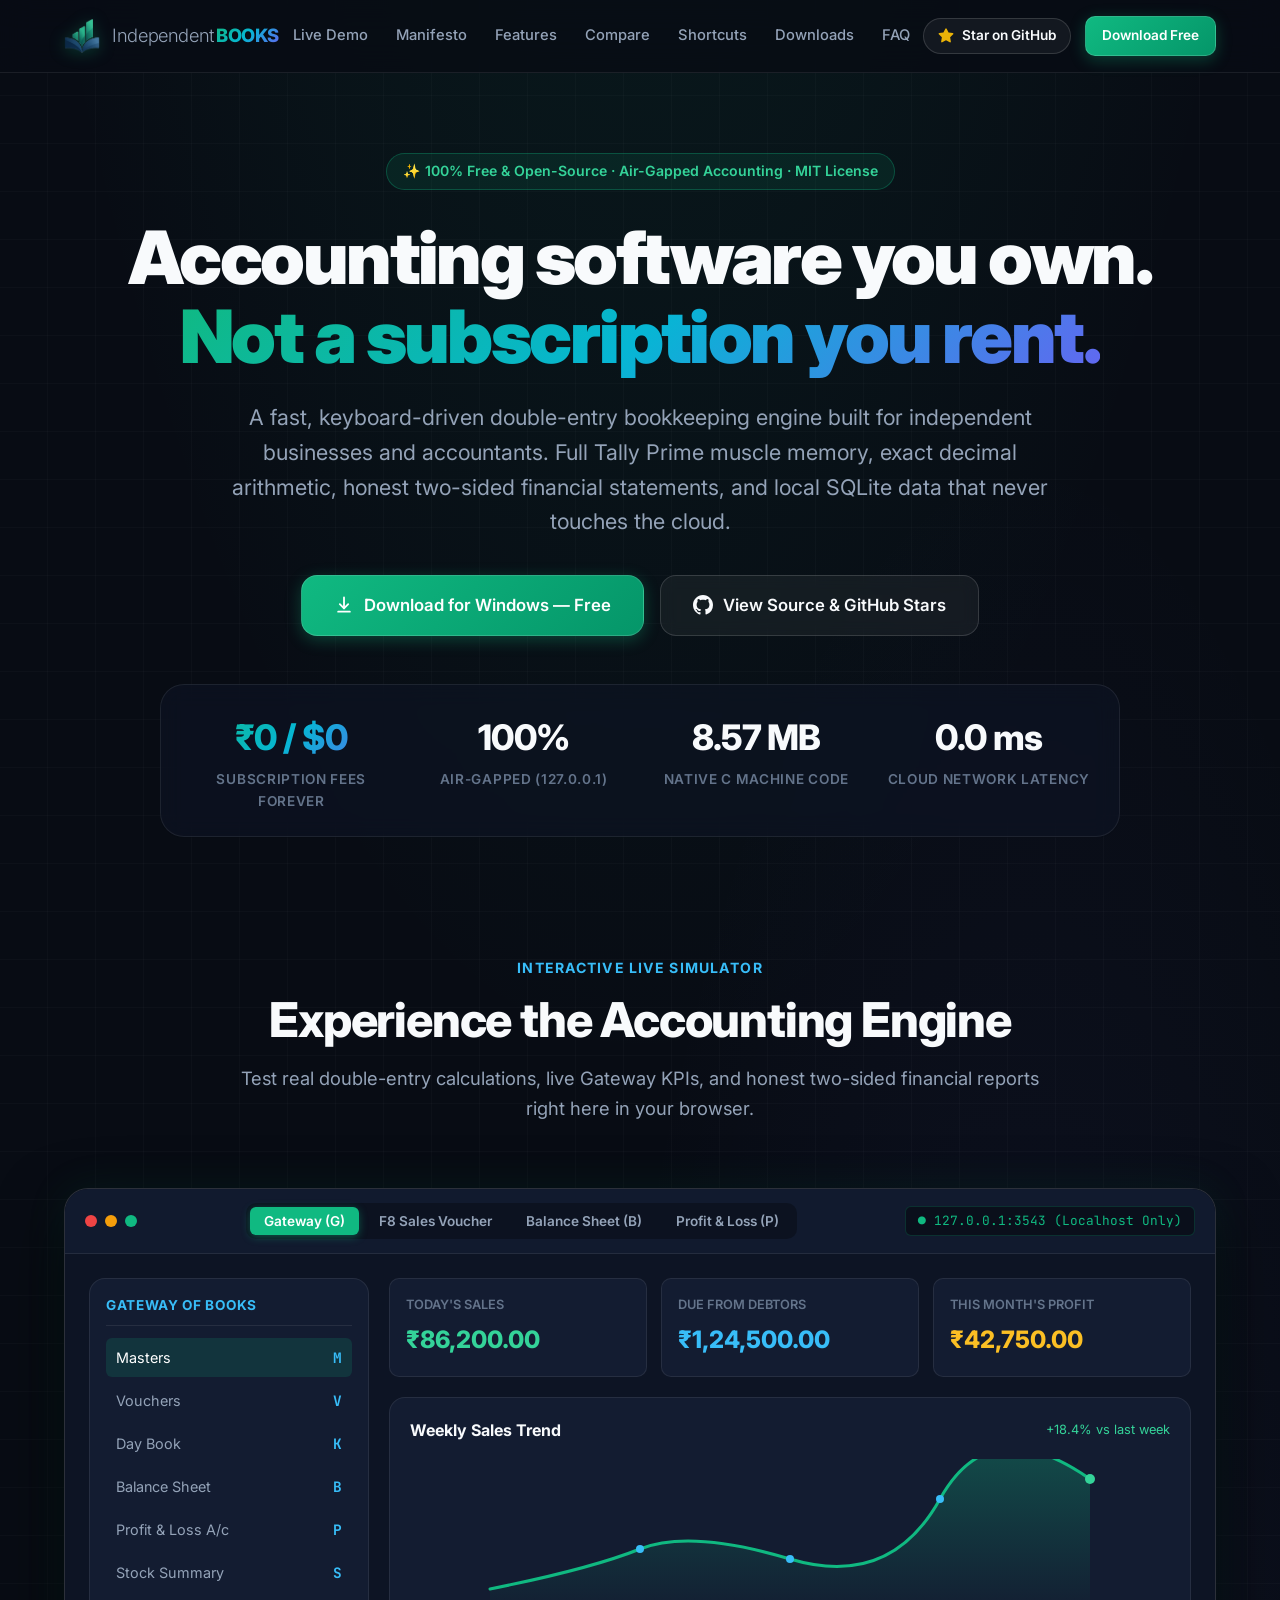
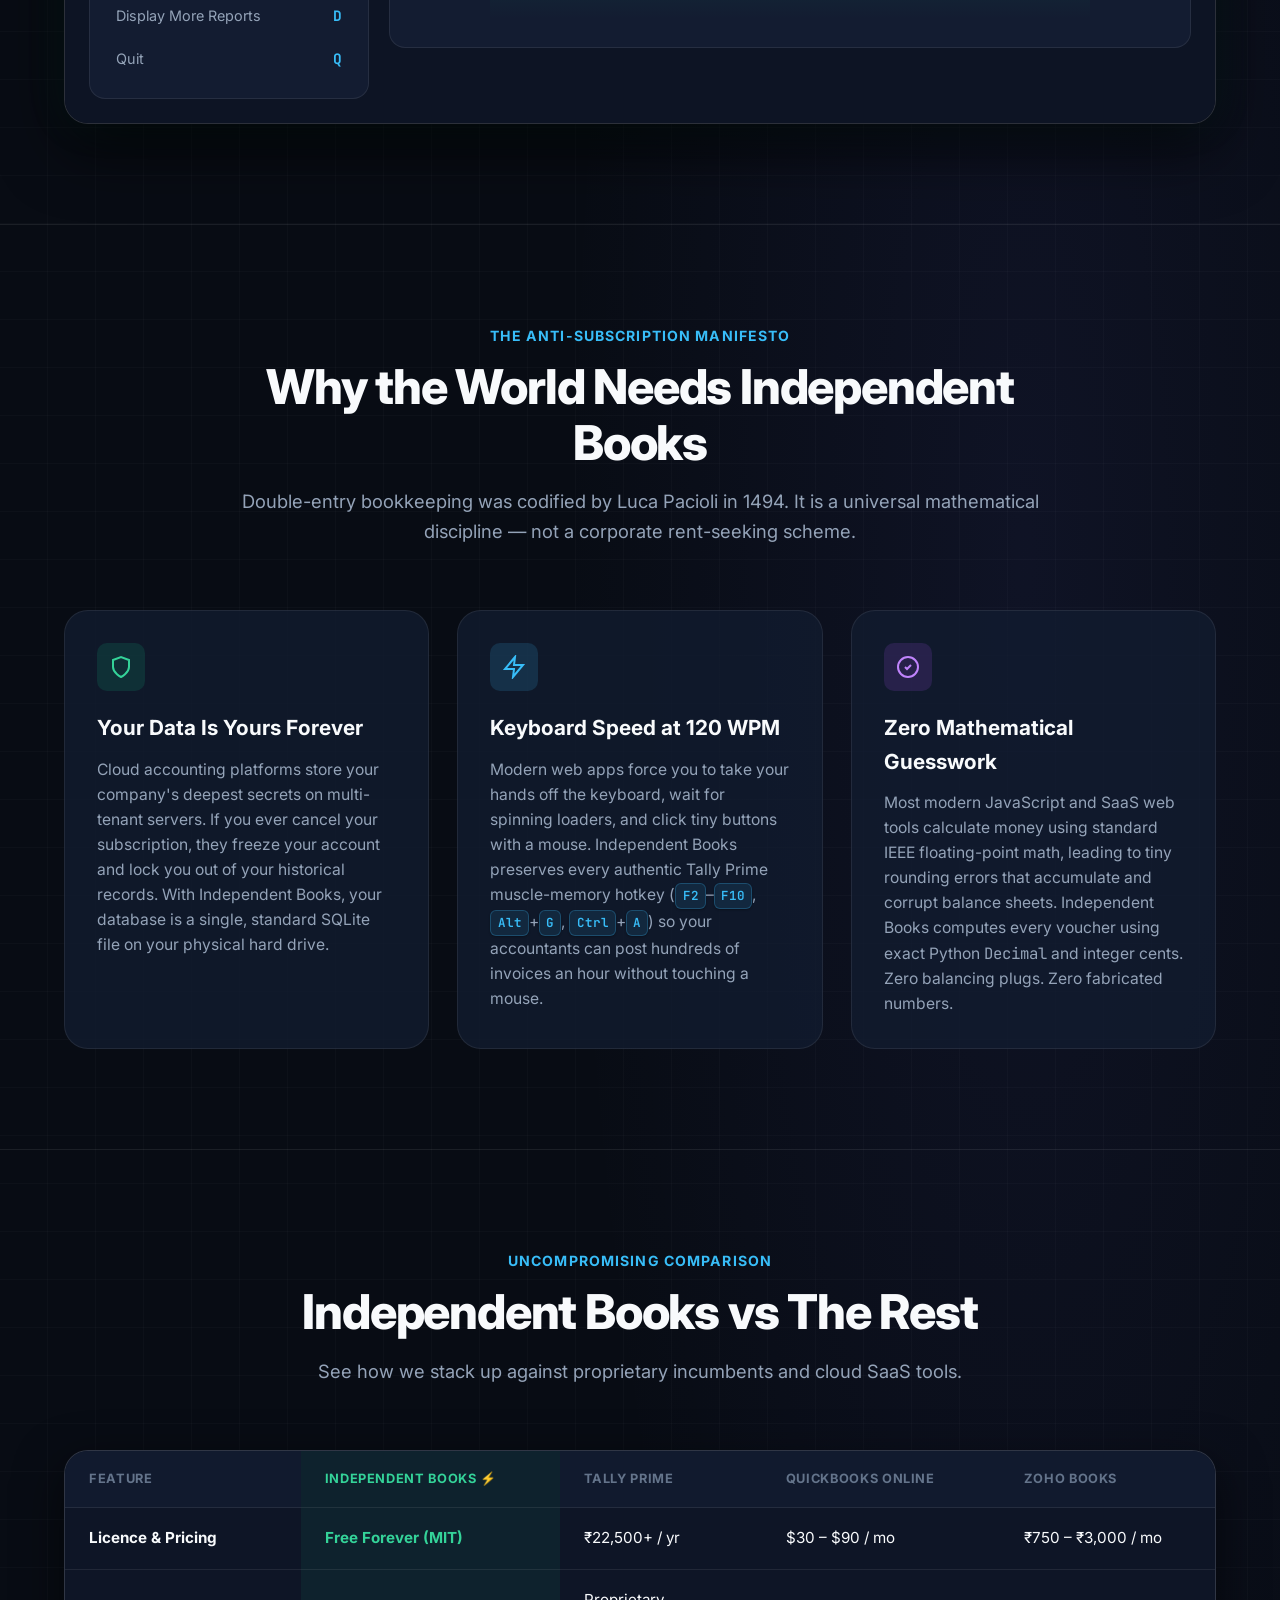
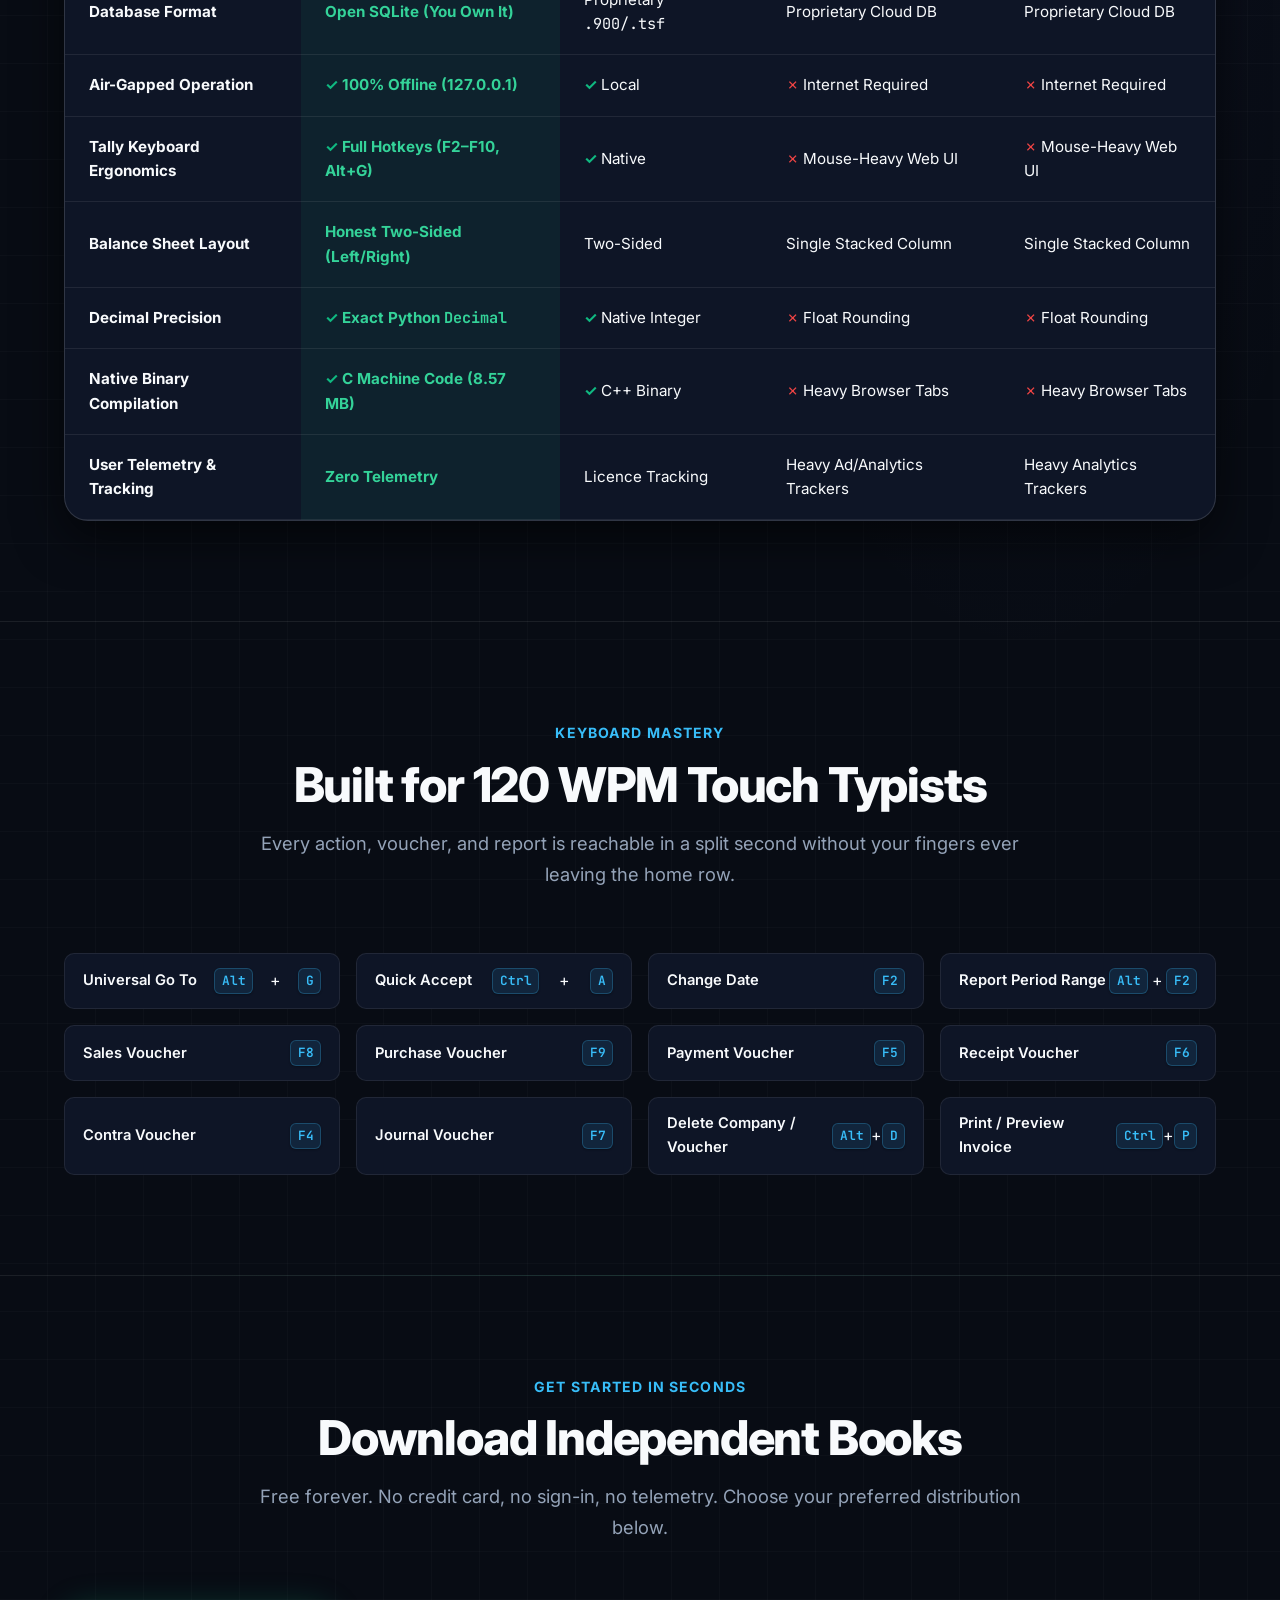
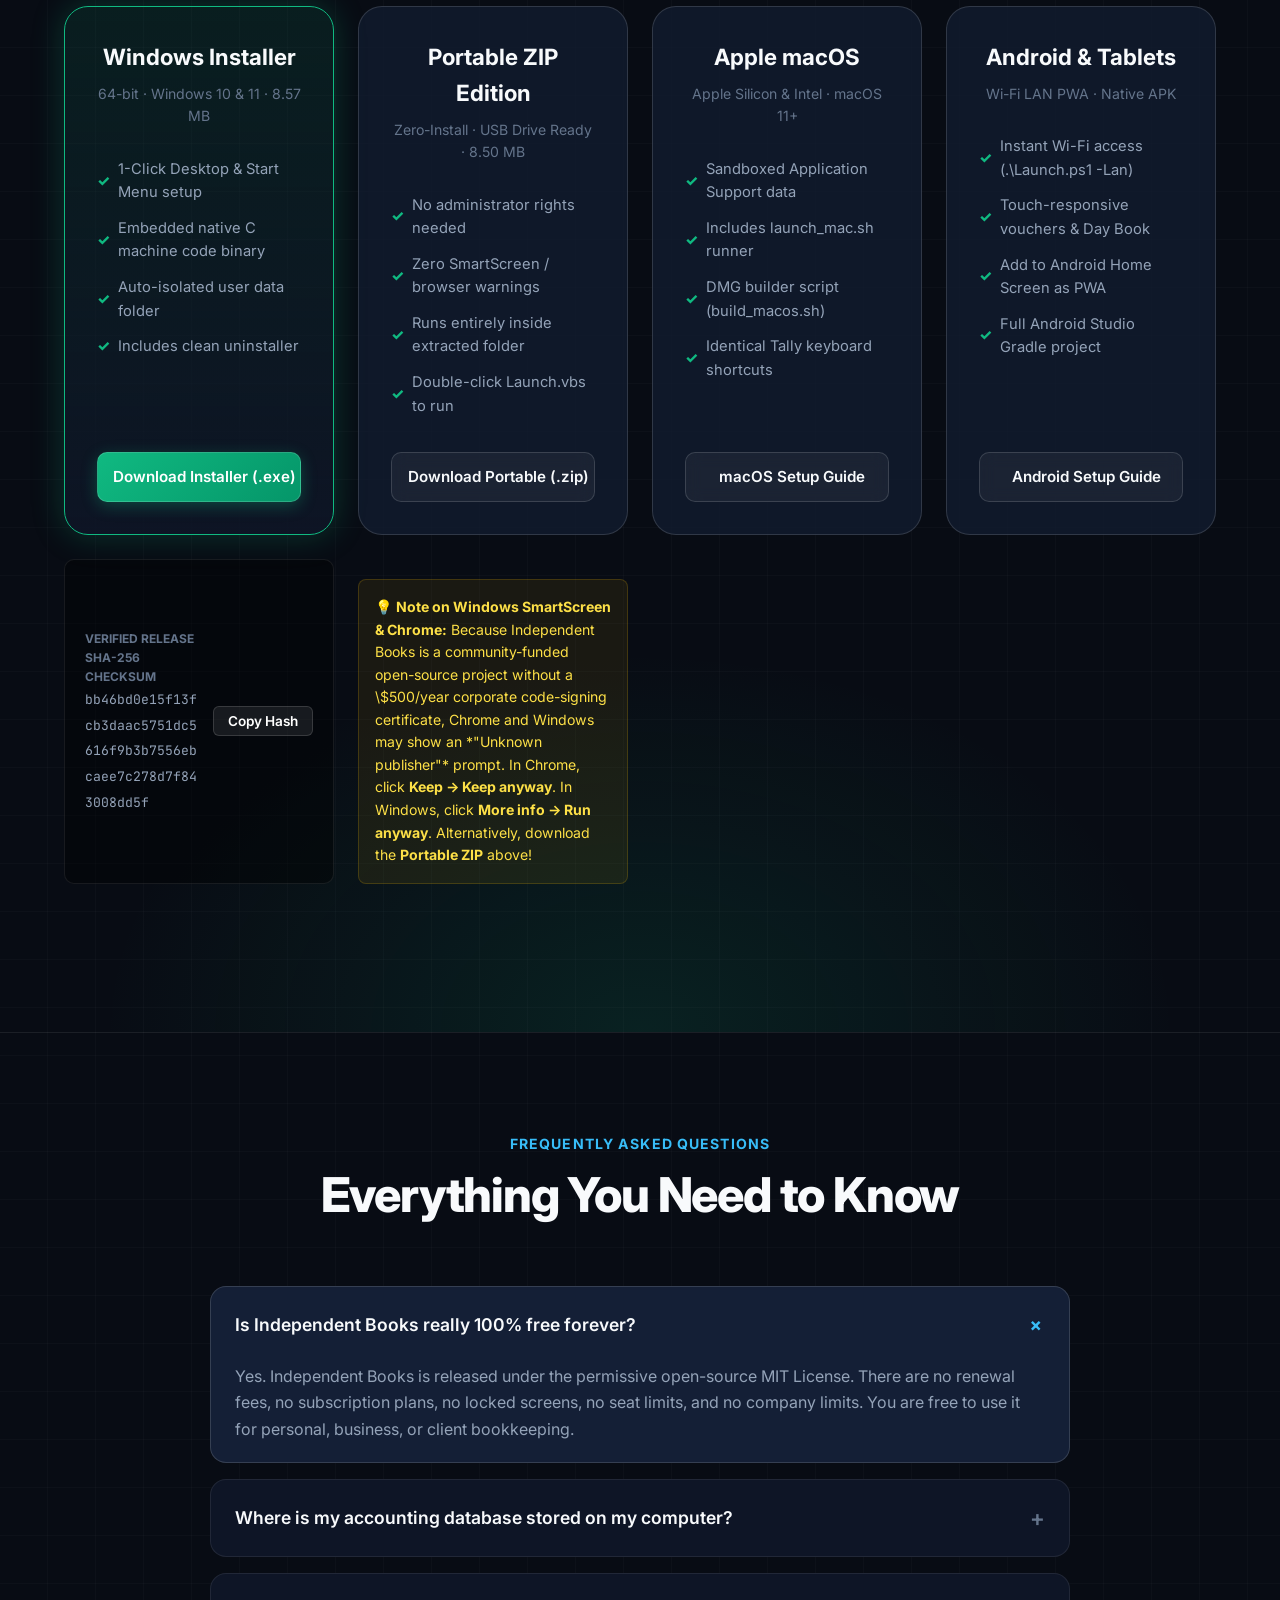
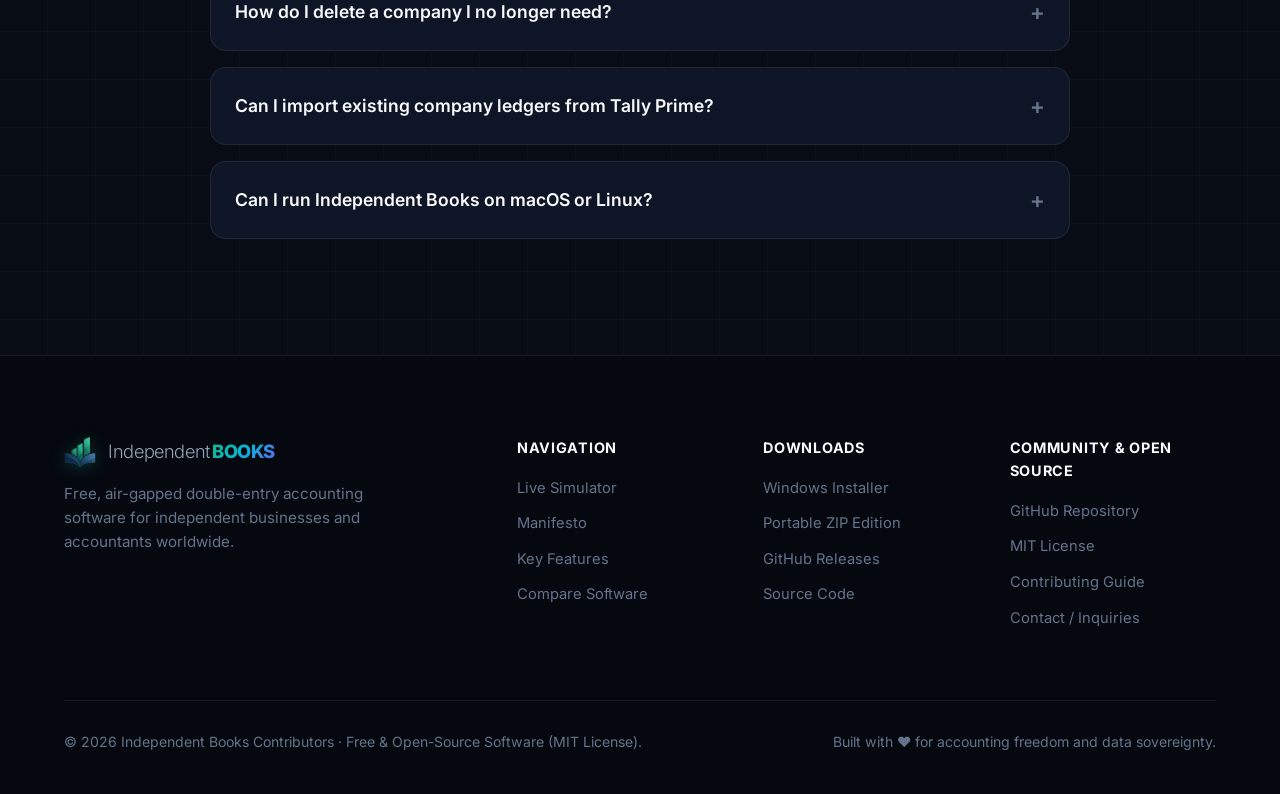
==== docs/index.html @ 0f56eddf "feat: Add cross-platform support for macOS and Android (LAN PWA + Native App)" ====
<!doctype html>
<html lang="en">
<head>
  <meta charset="utf-8">
  <meta name="viewport" content="width=device-width, initial-scale=1">
  <title>Independent Books — The Open-Source, Air-Gapped Tally Prime Alternative</title>
  <meta name="description" content="Free, open-source offline accounting software with full Tally Prime keyboard muscle memory, honest two-sided financial statements, state-aware GST calculation, and local SQLite data that never touches the cloud.">
  <meta name="keywords" content="open source accounting software, tally prime alternative, offline accounting software, double entry bookkeeping, gst billing software, sqlite accounting, free accounting software windows">
  
  <!-- Open Graph / Social Sharing -->
  <meta property="og:type" content="website">
  <meta property="og:url" content="https://zoro-roronoa74.github.io/independent-books/">
  <meta property="og:title" content="Independent Books — Accounting Software You Own, Not Rent">
  <meta property="og:description" content="100% offline, air-gapped double-entry accounting engine with Tally hotkeys, two-sided balance sheet, and local SQLite transactions. Free forever under MIT.">
  <meta property="og:image" content="https://zoro-roronoa74.github.io/independent-books/assets/logo.png">
  
  <link rel="icon" type="image/png" sizes="64x64" href="assets/favicon.png">
  <link rel="apple-touch-icon" href="assets/logo.png">
  <link rel="preconnect" href="https://fonts.googleapis.com">
  <link rel="preconnect" href="https://fonts.gstatic.com" crossorigin>
  <link href="https://fonts.googleapis.com/css2?family=Inter:wght@300;400;500;600;700;800;900&family=JetBrains+Mono:wght@400;500;700&display=swap" rel="stylesheet">
  <link rel="stylesheet" href="styles.css">
</head>
<body>

  <!-- ======================= TOPBAR ======================= -->
  <header class="topbar">
    <div class="container topbar__inner">
      <a class="brand" href="#" aria-label="Independent Books Home">
        <img class="brand__logo" src="assets/logo.png" alt="Logo" width="36" height="36">
        <span class="brand__text"><span>Independent</span><strong>BOOKS</strong></span>
      </a>

      <nav class="topnav" aria-label="Navigation">
        <a href="#simulator">Live Demo</a>
        <a href="#manifesto">Manifesto</a>
        <a href="#features">Features</a>
        <a href="#comparison">Compare</a>
        <a href="#shortcuts">Shortcuts</a>
        <a href="#download">Downloads</a>
        <a href="#faq">FAQ</a>
      </nav>

      <div class="topbar__actions">
        <a class="github-star-pill" href="https://github.com/zoro-roronoa74/independent-books" target="_blank" rel="noopener">
          <svg viewBox="0 0 16 16" width="16" height="16" aria-hidden="true"><path d="M8 .25a.75.75 0 0 1 .673.418l1.882 3.815 4.21.612a.75.75 0 0 1 .416 1.279l-3.046 2.97.719 4.192a.75.75 0 0 1-1.088.791L8 12.347l-3.766 1.98a.75.75 0 0 1-1.088-.79l.72-4.194L.818 6.374a.75.75 0 0 1 .416-1.28l4.21-.611L7.327.668A.75.75 0 0 1 8 .25Z"></path></svg>
          <span>Star on GitHub</span>
        </a>
        <a class="btn btn--primary btn--sm" href="#download">Download Free</a>
      </div>
    </div>
  </header>

  <!-- ======================= HERO SECTION ======================= -->
  <section class="hero">
    <div class="container">
      <div class="hero__badge">
        <span>✨ 100% Free & Open-Source · Air-Gapped Accounting · MIT License</span>
      </div>

      <h1 class="hero__title">
        Accounting software you own.<br>
        <span class="gradient-text">Not a subscription you rent.</span>
      </h1>

      <p class="hero__subtitle">
        A fast, keyboard-driven double-entry bookkeeping engine built for independent businesses and accountants. 
        Full Tally Prime muscle memory, exact decimal arithmetic, honest two-sided financial statements, and local SQLite data that never touches the cloud.
      </p>

      <div class="hero__cta-group">
        <a class="btn btn--primary btn--lg" href="#download">
          <svg viewBox="0 0 24 24" width="20" height="20" fill="none" stroke="currentColor" stroke-width="2.2" stroke-linecap="round" stroke-linejoin="round"><path d="M12 3v13"/><path d="m7 11 5 5 5-5"/><path d="M5 20h14"/></svg>
          Download for Windows — Free
        </a>
        <a class="btn btn--secondary btn--lg" href="https://github.com/zoro-roronoa74/independent-books" target="_blank" rel="noopener">
          <svg viewBox="0 0 24 24" width="20" height="20" fill="currentColor"><path d="M12 0C5.37 0 0 5.37 0 12c0 5.31 3.435 9.795 8.205 11.385.6.105.825-.255.825-.57 0-.285-.015-1.23-.015-2.235-3.015.555-3.795-.735-4.035-1.41-.135-.345-.72-1.41-1.23-1.695-.42-.225-1.02-.78-.015-.795.945-.015 1.62.87 1.845 1.23 1.08 1.815 2.805 1.305 3.495.99.105-.78.42-1.305.765-1.605-2.67-.3-5.46-1.335-5.46-5.925 0-1.305.465-2.385 1.23-3.225-.12-.3-.54-1.53.12-3.18 0 0 1.005-.315 3.3 1.23.96-.27 1.98-.405 3-.405s2.04.135 3 .405c2.295-1.56 3.3-1.23 3.3-1.23.66 1.65.24 2.88.12 3.18.765.84 1.23 1.905 1.23 3.225 0 4.605-2.805 5.625-5.475 5.925.435.375.81 1.095.81 2.22 0 1.605-.015 2.895-.015 3.3 0 .315.225.69.825.57A12.02 12.02 0 0 0 24 12c0-6.63-5.37-12-12-12z"/></svg>
          View Source & GitHub Stars
        </a>
      </div>

      <!-- Quick Metrics Grid -->
      <div class="hero__metrics">
        <div class="metric-card">
          <div class="metric-card__value accent">₹0 / $0</div>
          <div class="metric-card__label">Subscription Fees Forever</div>
        </div>
        <div class="metric-card">
          <div class="metric-card__value">100%</div>
          <div class="metric-card__label">Air-Gapped (127.0.0.1)</div>
        </div>
        <div class="metric-card">
          <div class="metric-card__value">8.57 MB</div>
          <div class="metric-card__label">Native C Machine Code</div>
        </div>
        <div class="metric-card">
          <div class="metric-card__value">0.0 ms</div>
          <div class="metric-card__label">Cloud Network Latency</div>
        </div>
      </div>
    </div>
  </section>

  <!-- ======================= INTERACTIVE LIVE SIMULATOR ======================= -->
  <section class="simulator-section" id="simulator">
    <div class="container">
      <div class="section-head">
        <p class="section-eyebrow">Interactive Live Simulator</p>
        <h2 class="section-title">Experience the Accounting Engine</h2>
        <p class="section-desc">Test real double-entry calculations, live Gateway KPIs, and honest two-sided financial reports right here in your browser.</p>
      </div>

      <div class="simulator-wrapper">
        <div class="simulator-titlebar">
          <div class="sim-window-dots">
            <span class="sim-dot red"></span>
            <span class="sim-dot yellow"></span>
            <span class="sim-dot green"></span>
          </div>

          <div class="sim-tabs">
            <button class="sim-tab-btn active" data-tab="gateway">Gateway (G)</button>
            <button class="sim-tab-btn" data-tab="sales">F8 Sales Voucher</button>
            <button class="sim-tab-btn" data-tab="balance-sheet">Balance Sheet (B)</button>
            <button class="sim-tab-btn" data-tab="profit-loss">Profit & Loss (P)</button>
          </div>

          <div class="sim-address-bar">
            <span>● 127.0.0.1:3543 (Localhost Only)</span>
          </div>
        </div>

        <div class="simulator-body">
          <!-- View 1: Gateway KPI View -->
          <div class="sim-view active" id="view-gateway">
            <div class="sim-gateway-grid">
              <div class="sim-menu-card">
                <div class="sim-menu-header">Gateway of Books</div>
                <ul class="sim-menu-list">
                  <li class="sim-menu-item active"><span>Masters</span><span class="key">M</span></li>
                  <li class="sim-menu-item"><span>Vouchers</span><span class="key">V</span></li>
                  <li class="sim-menu-item"><span>Day Book</span><span class="key">K</span></li>
                  <li class="sim-menu-item"><span>Balance Sheet</span><span class="key">B</span></li>
                  <li class="sim-menu-item"><span>Profit & Loss A/c</span><span class="key">P</span></li>
                  <li class="sim-menu-item"><span>Stock Summary</span><span class="key">S</span></li>
                  <li class="sim-menu-item"><span>Display More Reports</span><span class="key">D</span></li>
                  <li class="sim-menu-item"><span>Quit</span><span class="key">Q</span></li>
                </ul>
              </div>

              <div class="sim-kpi-main">
                <div class="sim-kpi-grid">
                  <div class="sim-kpi-card">
                    <div class="sim-kpi-title">Today's Sales</div>
                    <div class="sim-kpi-val green">₹86,200.00</div>
                  </div>
                  <div class="sim-kpi-card">
                    <div class="sim-kpi-title">Due from Debtors</div>
                    <div class="sim-kpi-val blue">₹1,24,500.00</div>
                  </div>
                  <div class="sim-kpi-card">
                    <div class="sim-kpi-title">This Month's Profit</div>
                    <div class="sim-kpi-val amber">₹42,750.00</div>
                  </div>
                </div>

                <div class="sim-chart-card">
                  <div class="sim-chart-header">
                    <strong>Weekly Sales Trend</strong>
                    <span style="font-size:0.8rem; color:#34d399;">+18.4% vs last week</span>
                  </div>
                  <!-- Vector Trend SVG -->
                  <svg viewBox="0 0 600 160" width="100%" height="160" fill="none">
                    <defs>
                      <linearGradient id="chartGradient" x1="0" y1="0" x2="0" y2="1">
                        <stop offset="0%" stop-color="#10b981" stop-opacity="0.3"/>
                        <stop offset="100%" stop-color="#10b981" stop-opacity="0.0"/>
                      </linearGradient>
                    </defs>
                    <path d="M 0 130 Q 100 110, 150 90 T 300 100 T 450 40 T 600 20 L 600 160 L 0 160 Z" fill="url(#chartGradient)"/>
                    <path d="M 0 130 Q 100 110, 150 90 T 300 100 T 450 40 T 600 20" stroke="#10b981" stroke-width="3" stroke-linecap="round"/>
                    <circle cx="150" cy="90" r="4" fill="#38bdf8"/>
                    <circle cx="300" cy="100" r="4" fill="#38bdf8"/>
                    <circle cx="450" cy="40" r="4" fill="#38bdf8"/>
                    <circle cx="600" cy="20" r="5" fill="#34d399"/>
                  </svg>
                </div>
              </div>
            </div>
          </div>

          <!-- View 2: F8 Sales Voucher Interactive Calculator -->
          <div class="sim-view" id="view-sales">
            <div style="background:#131c31; padding:20px; border-radius:12px; border:1px solid var(--border-subtle);">
              <div style="display:flex; justify-content:space-between; margin-bottom:16px; border-bottom:1px solid var(--border-subtle); padding-bottom:12px;">
                <strong>Accounting Voucher Creation: Sales (No. 101)</strong>
                <span style="font-family:var(--font-mono); color:#38bdf8;">Date: 16-Oct-2026</span>
              </div>

              <div style="display:grid; grid-template-columns:1fr 1fr; gap:16px; margin-bottom:16px;">
                <div>
                  <label style="font-size:0.8rem; color:var(--text-muted); display:block; margin-bottom:4px;">Party A/c Name</label>
                  <select id="sim-party" style="width:100%; padding:8px 12px; background:#0a0f1d; color:#fff; border:1px solid var(--border-medium); border-radius:6px;">
                    <option value="intra">M/s Local Steel Traders (Intra-State: CGST + SGST)</option>
                    <option value="inter">M/s National Infrastructure (Inter-State: IGST)</option>
                  </select>
                </div>
                <div>
                  <label style="font-size:0.8rem; color:var(--text-muted); display:block; margin-bottom:4px;">Sales Ledger</label>
                  <input type="text" value="GST Sales @ 18%" readonly style="width:100%; padding:8px 12px; background:#0a0f1d; color:#fff; border:1px solid var(--border-medium); border-radius:6px;">
                </div>
              </div>

              <!-- Interactive Item Entry -->
              <table style="width:100%; border-collapse:collapse; margin-bottom:16px;">
                <thead>
                  <tr style="border-bottom:1px solid var(--border-subtle); color:var(--text-muted); font-size:0.85rem; text-align:left;">
                    <th style="padding:8px 0;">Item Description</th>
                    <th>Quantity (pcs)</th>
                    <th>Rate (₹)</th>
                    <th style="text-align:right;">Amount</th>
                  </tr>
                </thead>
                <tbody>
                  <tr>
                    <td style="padding:10px 0; font-weight:600;">Heavy Structural Steel Beams (HSN 7216)</td>
                    <td><input id="sim-qty" type="number" value="10" min="1" style="width:80px; padding:6px; background:#0a0f1d; color:#fff; border:1px solid var(--border-medium); border-radius:4px;"></td>
                    <td><input id="sim-rate" type="number" value="5000" min="100" style="width:100px; padding:6px; background:#0a0f1d; color:#fff; border:1px solid var(--border-medium); border-radius:4px;"></td>
                    <td style="text-align:right; font-weight:700; font-family:var(--font-mono); color:#38bdf8;" id="sim-taxable">₹50,000.00</td>
                  </tr>
                </tbody>
              </table>

              <!-- Automatic State-Aware Tax Breakdown -->
              <div style="background:#090e1a; padding:14px; border-radius:8px; border:1px dashed var(--border-medium); margin-bottom:16px;">
                <div style="display:flex; justify-content:space-between; margin-bottom:6px; font-size:0.9rem;" id="sim-cgst-row">
                  <span style="color:var(--text-secondary);">Central GST (CGST @ 9%):</span>
                  <span style="font-family:var(--font-mono); color:#34d399;" id="sim-cgst">₹4,500.00</span>
                </div>
                <div style="display:flex; justify-content:space-between; margin-bottom:6px; font-size:0.9rem;" id="sim-sgst-row">
                  <span style="color:var(--text-secondary);">State GST (SGST @ 9%):</span>
                  <span style="font-family:var(--font-mono); color:#34d399;" id="sim-sgst">₹4,500.00</span>
                </div>
                <div style="display:none; justify-content:space-between; margin-bottom:6px; font-size:0.9rem;" id="sim-igst-row">
                  <span style="color:var(--text-secondary);">Integrated GST (IGST @ 18%):</span>
                  <span style="font-family:var(--font-mono); color:#a855f7;" id="sim-igst">₹9,000.00</span>
                </div>
                <div style="display:flex; justify-content:space-between; border-top:1px solid var(--border-subtle); padding-top:8px; font-size:1.1rem; font-weight:800;">
                  <span>Invoice Grand Total:</span>
                  <span style="font-family:var(--font-mono); color:#38bdf8;" id="sim-total">₹59,000.00</span>
                </div>
              </div>

              <div style="display:flex; justify-content:space-between; align-items:center;">
                <span style="font-size:0.8rem; color:var(--text-muted);"><kbd>Ctrl</kbd> + <kbd>A</kbd> to Quick Accept · Exact Decimal Precision</span>
                <button type="button" class="btn btn--primary btn--sm" style="pointer-events:none;">Accept Voucher (Enter)</button>
              </div>
            </div>
          </div>

          <!-- View 3: Two-Sided Balance Sheet -->
          <div class="sim-view" id="view-balance-sheet">
            <div class="two-sided-layout">
              <div class="statement-col">
                <div class="statement-head">
                  <span>Capital & Liabilities</span>
                  <span>Amount (₹)</span>
                </div>
                <div class="statement-row"><span>Capital Account</span><span>5,00,000.00</span></div>
                <div class="statement-row"><span>Loans (Liability)</span><span>1,20,000.00</span></div>
                <div class="statement-row"><span>Current Liabilities (Sundry Creditors)</span><span>84,350.00</span></div>
                <div class="statement-row"><span>Profit & Loss A/c (Current Period)</span><span>42,750.00</span></div>
                <div class="statement-row"><span>Diff. in Opening Balances</span><span>0.00</span></div>
                <div class="statement-row total"><span>Total Liabilities</span><span>7,47,100.00</span></div>
              </div>

              <div class="statement-col">
                <div class="statement-head">
                  <span>Property & Assets</span>
                  <span>Amount (₹)</span>
                </div>
                <div class="statement-row"><span>Fixed Assets (Plant & Machinery)</span><span>3,50,000.00</span></div>
                <div class="statement-row"><span>Current Assets (Sundry Debtors)</span><span>1,24,500.00</span></div>
                <div class="statement-row"><span>Closing Stock (Weighted Avg Cost)</span><span>1,82,600.00</span></div>
                <div class="statement-row"><span>Bank Accounts</span><span>78,200.00</span></div>
                <div class="statement-row"><span>Cash-in-Hand</span><span>11,800.00</span></div>
                <div class="statement-row total"><span>Total Assets</span><span>7,47,100.00</span></div>
              </div>
            </div>
          </div>

          <!-- View 4: Two-Sided Profit & Loss -->
          <div class="sim-view" id="view-profit-loss">
            <div class="two-sided-layout">
              <div class="statement-col">
                <div class="statement-head">
                  <span>Trading Expenses & Purchases</span>
                  <span>Amount (₹)</span>
                </div>
                <div class="statement-row"><span>Opening Stock</span><span>1,12,000.00</span></div>
                <div class="statement-row"><span>Purchase Accounts</span><span>2,40,000.00</span></div>
                <div class="statement-row"><span>Direct Expenses (Freight Inward)</span><span>14,500.00</span></div>
                <div class="statement-row"><span>Gross Profit c/o</span><span>96,800.00</span></div>
                <div class="statement-row"><span>Indirect Expenses (Office & Rent)</span><span>54,050.00</span></div>
                <div class="statement-row total" style="color:#34d399;"><span>Nett Profit</span><span>42,750.00</span></div>
              </div>

              <div class="statement-col">
                <div class="statement-head">
                  <span>Revenue & Closing Stock</span>
                  <span>Amount (₹)</span>
                </div>
                <div class="statement-row"><span>Sales Accounts</span><span>2,80,700.00</span></div>
                <div class="statement-row"><span>Closing Stock</span><span>1,82,600.00</span></div>
                <div class="statement-row"><span>Gross Profit b/f</span><span>96,800.00</span></div>
                <div class="statement-row"><span>Indirect Incomes (Interest / Rebates)</span><span>0.00</span></div>
                <div class="statement-row total"><span>Total Reconciliation</span><span>4,63,300.00</span></div>
              </div>
            </div>
          </div>
        </div>
      </div>
    </div>
  </section>

  <!-- ======================= MANIFESTO SECTION ======================= -->
  <section class="manifesto-section" id="manifesto">
    <div class="container">
      <div class="section-head">
        <p class="section-eyebrow">The Anti-Subscription Manifesto</p>
        <h2 class="section-title">Why the World Needs Independent Books</h2>
        <p class="section-desc">
          Double-entry bookkeeping was codified by Luca Pacioli in 1494. It is a universal mathematical discipline — not a corporate rent-seeking scheme.
        </p>
      </div>

      <div class="manifesto-grid">
        <div class="manifesto-card">
          <div class="manifesto-icon green">
            <svg viewBox="0 0 24 24" width="24" height="24" fill="none" stroke="currentColor" stroke-width="2"><path d="M12 22s8-4 8-10V5l-8-3-8 3v7c0 6 8 10 8 10z"/></svg>
          </div>
          <h3>Your Data Is Yours Forever</h3>
          <p>
            Cloud accounting platforms store your company's deepest secrets on multi-tenant servers. 
            If you ever cancel your subscription, they freeze your account and lock you out of your historical records. 
            With Independent Books, your database is a single, standard SQLite file on your physical hard drive.
          </p>
        </div>

        <div class="manifesto-card">
          <div class="manifesto-icon blue">
            <svg viewBox="0 0 24 24" width="24" height="24" fill="none" stroke="currentColor" stroke-width="2"><path d="M13 2L3 14h9l-1 8 10-12h-9l1-8z"/></svg>
          </div>
          <h3>Keyboard Speed at 120 WPM</h3>
          <p>
            Modern web apps force you to take your hands off the keyboard, wait for spinning loaders, and click tiny buttons with a mouse. 
            Independent Books preserves every authentic Tally Prime muscle-memory hotkey (<kbd>F2</kbd>–<kbd>F10</kbd>, <kbd>Alt</kbd>+<kbd>G</kbd>, <kbd>Ctrl</kbd>+<kbd>A</kbd>) 
            so your accountants can post hundreds of invoices an hour without touching a mouse.
          </p>
        </div>

        <div class="manifesto-card">
          <div class="manifesto-icon purple">
            <svg viewBox="0 0 24 24" width="24" height="24" fill="none" stroke="currentColor" stroke-width="2"><circle cx="12" cy="12" r="10"/><path d="m9 12 2 2 4-4"/></svg>
          </div>
          <h3>Zero Mathematical Guesswork</h3>
          <p>
            Most modern JavaScript and SaaS web tools calculate money using standard IEEE floating-point math, leading to tiny rounding errors that accumulate and corrupt balance sheets. 
            Independent Books computes every voucher using exact Python <code>Decimal</code> and integer cents. Zero balancing plugs. Zero fabricated numbers.
          </p>
        </div>
      </div>
    </div>
  </section>

  <!-- ======================= COMPARISON TABLE ======================= -->
  <section class="comparison-section" id="comparison">
    <div class="container">
      <div class="section-head">
        <p class="section-eyebrow">Uncompromising Comparison</p>
        <h2 class="section-title">Independent Books vs The Rest</h2>
        <p class="section-desc">See how we stack up against proprietary incumbents and cloud SaaS tools.</p>
      </div>

      <div class="comparison-table-wrapper">
        <table class="comparison-table">
          <thead>
            <tr>
              <th>Feature</th>
              <th class="highlight">Independent Books ⚡</th>
              <th>Tally Prime</th>
              <th>QuickBooks Online</th>
              <th>Zoho Books</th>
            </tr>
          </thead>
          <tbody>
            <tr>
              <td><strong>Licence & Pricing</strong></td>
              <td class="highlight"><strong>Free Forever (MIT)</strong></td>
              <td>₹22,500+ / yr</td>
              <td>$30 – $90 / mo</td>
              <td>₹750 – ₹3,000 / mo</td>
            </tr>
            <tr>
              <td><strong>Database Format</strong></td>
              <td class="highlight"><strong>Open SQLite (You Own It)</strong></td>
              <td>Proprietary <code>.900/.tsf</code></td>
              <td>Proprietary Cloud DB</td>
              <td>Proprietary Cloud DB</td>
            </tr>
            <tr>
              <td><strong>Air-Gapped Operation</strong></td>
              <td class="highlight"><span class="check">✓</span> 100% Offline (127.0.0.1)</td>
              <td><span class="check">✓</span> Local</td>
              <td><span class="cross">✗</span> Internet Required</td>
              <td><span class="cross">✗</span> Internet Required</td>
            </tr>
            <tr>
              <td><strong>Tally Keyboard Ergonomics</strong></td>
              <td class="highlight"><span class="check">✓</span> Full Hotkeys (F2–F10, Alt+G)</td>
              <td><span class="check">✓</span> Native</td>
              <td><span class="cross">✗</span> Mouse-Heavy Web UI</td>
              <td><span class="cross">✗</span> Mouse-Heavy Web UI</td>
            </tr>
            <tr>
              <td><strong>Balance Sheet Layout</strong></td>
              <td class="highlight"><strong>Honest Two-Sided (Left/Right)</strong></td>
              <td>Two-Sided</td>
              <td>Single Stacked Column</td>
              <td>Single Stacked Column</td>
            </tr>
            <tr>
              <td><strong>Decimal Precision</strong></td>
              <td class="highlight"><span class="check">✓</span> Exact Python <code>Decimal</code></td>
              <td><span class="check">✓</span> Native Integer</td>
              <td><span class="cross">✗</span> Float Rounding</td>
              <td><span class="cross">✗</span> Float Rounding</td>
            </tr>
            <tr>
              <td><strong>Native Binary Compilation</strong></td>
              <td class="highlight"><span class="check">✓</span> C Machine Code (8.57 MB)</td>
              <td><span class="check">✓</span> C++ Binary</td>
              <td><span class="cross">✗</span> Heavy Browser Tabs</td>
              <td><span class="cross">✗</span> Heavy Browser Tabs</td>
            </tr>
            <tr>
              <td><strong>User Telemetry & Tracking</strong></td>
              <td class="highlight"><strong>Zero Telemetry</strong></td>
              <td>Licence Tracking</td>
              <td>Heavy Ad/Analytics Trackers</td>
              <td>Heavy Analytics Trackers</td>
            </tr>
          </tbody>
        </table>
      </div>
    </div>
  </section>

  <!-- ======================= SHORTCUTS SECTION ======================= -->
  <section class="shortcuts-section" id="shortcuts">
    <div class="container">
      <div class="section-head">
        <p class="section-eyebrow">Keyboard Mastery</p>
        <h2 class="section-title">Built for 120 WPM Touch Typists</h2>
        <p class="section-desc">Every action, voucher, and report is reachable in a split second without your fingers ever leaving the home row.</p>
      </div>

      <div class="shortcuts-grid">
        <div class="shortcut-pill">
          <span class="action">Universal Go To</span>
          <kbd>Alt</kbd> + <kbd>G</kbd>
        </div>
        <div class="shortcut-pill">
          <span class="action">Quick Accept</span>
          <kbd>Ctrl</kbd> + <kbd>A</kbd>
        </div>
        <div class="shortcut-pill">
          <span class="action">Change Date</span>
          <kbd>F2</kbd>
        </div>
        <div class="shortcut-pill">
          <span class="action">Report Period Range</span>
          <kbd>Alt</kbd> + <kbd>F2</kbd>
        </div>
        <div class="shortcut-pill">
          <span class="action">Sales Voucher</span>
          <kbd>F8</kbd>
        </div>
        <div class="shortcut-pill">
          <span class="action">Purchase Voucher</span>
          <kbd>F9</kbd>
        </div>
        <div class="shortcut-pill">
          <span class="action">Payment Voucher</span>
          <kbd>F5</kbd>
        </div>
        <div class="shortcut-pill">
          <span class="action">Receipt Voucher</span>
          <kbd>F6</kbd>
        </div>
        <div class="shortcut-pill">
          <span class="action">Contra Voucher</span>
          <kbd>F4</kbd>
        </div>
        <div class="shortcut-pill">
          <span class="action">Journal Voucher</span>
          <kbd>F7</kbd>
        </div>
        <div class="shortcut-pill">
          <span class="action">Delete Company / Voucher</span>
          <kbd>Alt</kbd> + <kbd>D</kbd>
        </div>
        <div class="shortcut-pill">
          <span class="action">Print / Preview Invoice</span>
          <kbd>Ctrl</kbd> + <kbd>P</kbd>
        </div>
      </div>
    </div>
  </section>

  <!-- ======================= DOWNLOAD HUB SECTION ======================= -->
  <section class="download-section" id="download">
    <div class="container">
      <div class="section-head">
        <p class="section-eyebrow">Get Started in Seconds</p>
        <h2 class="section-title">Download Independent Books</h2>
        <p class="section-desc">Free forever. No credit card, no sign-in, no telemetry. Choose your preferred distribution below.</p>
      </div>

      <div class="download-grid">
        <!-- Card 1: Windows Installer -->
        <div class="download-card featured">
          <div>
            <div class="download-card__title">Windows Installer</div>
            <div class="download-card__meta">64-bit · Windows 10 & 11 · 8.57 MB</div>
            <ul class="download-card__features">
              <li>1-Click Desktop & Start Menu setup</li>
              <li>Embedded native C machine code binary</li>
              <li>Auto-isolated user data folder</li>
              <li>Includes clean uninstaller</li>
            </ul>
          </div>
          <a class="btn btn--primary" href="https://independent-books.pages.dev/downloads/IndependentBooksSetup.exe" download>
            <svg viewBox="0 0 24 24" width="18" height="18" fill="none" stroke="currentColor" stroke-width="2"><path d="M12 3v13"/><path d="m7 11 5 5 5-5"/><path d="M5 20h14"/></svg>
            Download Installer (.exe)
          </a>
        </div>

        <!-- Card 2: Portable ZIP Edition -->
        <div class="download-card">
          <div>
            <div class="download-card__title">Portable ZIP Edition</div>
            <div class="download-card__meta">Zero-Install · USB Drive Ready · 8.50 MB</div>
            <ul class="download-card__features">
              <li>No administrator rights needed</li>
              <li>Zero SmartScreen / browser warnings</li>
              <li>Runs entirely inside extracted folder</li>
              <li>Double-click Launch.vbs to run</li>
            </ul>
          </div>
          <a class="btn btn--secondary" href="https://independent-books.pages.dev/downloads/IndependentBooks_Portable.zip" download>
            <svg viewBox="0 0 24 24" width="18" height="18" fill="none" stroke="currentColor" stroke-width="2"><path d="M21 15v4a2 2 0 0 1-2 2H5a2 2 0 0 1-2-2v-4"/><polyline points="7 10 12 15 17 10"/><line x1="12" y1="15" x2="12" y2="3"/></svg>
            Download Portable (.zip)
          </a>
        </div>

        <!-- Card 3: Apple macOS -->
        <div class="download-card">
          <div>
            <div class="download-card__title">Apple macOS</div>
            <div class="download-card__meta">Apple Silicon & Intel · macOS 11+</div>
            <ul class="download-card__features">
              <li>Sandboxed Application Support data</li>
              <li>Includes launch_mac.sh runner</li>
              <li>DMG builder script (build_macos.sh)</li>
              <li>Identical Tally keyboard shortcuts</li>
            </ul>
          </div>
          <a class="btn btn--secondary" href="https://github.com/zoro-roronoa74/independent-books#apple-macos" target="_blank" rel="noopener">
            <svg viewBox="0 0 24 24" width="18" height="18" fill="currentColor"><path d="M18.71 19.5c-.83 1.24-1.71 2.45-3.05 2.47-1.34.03-1.77-.79-3.29-.79-1.53 0-2 .77-3.27.82-1.31.05-2.3-1.32-3.14-2.53C4.25 17 2.94 12.45 4.7 9.39c.87-1.52 2.43-2.48 4.12-2.51 1.28-.02 2.5.87 3.29.87.78 0 2.26-1.07 3.81-.91.65.03 2.47.26 3.64 1.98-.09.06-2.17 1.28-2.15 3.81.03 3.02 2.65 4.03 2.68 4.04-.03.07-.42 1.44-1.38 2.83M15.97 6.37c.62-.75 1.04-1.8 0.93-2.85-.9.04-1.99.6-2.64 1.35-.58.65-1.08 1.72-.94 2.74 1 .08 2.03-.49 2.65-1.24z"/></svg>
            macOS Setup Guide
          </a>
        </div>

        <!-- Card 4: Android & Mobile -->
        <div class="download-card">
          <div>
            <div class="download-card__title">Android & Tablets</div>
            <div class="download-card__meta">Wi-Fi LAN PWA · Native APK</div>
            <ul class="download-card__features">
              <li>Instant Wi-Fi access (.\Launch.ps1 -Lan)</li>
              <li>Touch-responsive vouchers & Day Book</li>
              <li>Add to Android Home Screen as PWA</li>
              <li>Full Android Studio Gradle project</li>
            </ul>
          </div>
          <a class="btn btn--secondary" href="https://github.com/zoro-roronoa74/independent-books#android--tablets-mobile-pwa--native-app" target="_blank" rel="noopener">
            <svg viewBox="0 0 24 24" width="18" height="18" fill="currentColor"><path d="M17.523 15.3414c-.5511 0-.9993-.4486-.9993-.9997s.4482-.9993.9993-.9993c.551 0 .9993.4482.9993.9993.0001.5511-.4482.9997-.9993.9997m-11.046 0c-.5511 0-.9993-.4486-.9993-.9997s.4482-.9993.9993-.9993c.5511 0 .9993.4482.9993.9993 0 .5511-.4482.9997-.9993.9997m11.4045-6.02l1.996-3.4572c.1051-.1824.0426-.4156-.1398-.5208-.1824-.1052-.4156-.0426-.5208.1398l-2.022 3.5023C15.5492 8.2323 13.8242 7.785 12 7.785c-1.8242 0-3.5492.4473-5.1952 1.2005L4.7828 5.4832c-.1052-.1824-.3384-.245-.5208-.1398-.1824.1052-.2449.3384-.1398.5208l1.996 3.4572C2.6868 11.2335.3432 15.0109 0 19.531h24c-.3432-4.5201-2.6868-8.2975-6.1185-10.2096"/></svg>
            Android Setup Guide
          </a>
      </div>

      <!-- Verified SHA-256 Checksum Box -->
      <div class="download-hash-box">
        <div>
          <span style="font-size:0.75rem; text-transform:uppercase; color:var(--text-muted); display:block; font-weight:700;">Verified Release SHA-256 Checksum</span>
          <span class="hash-text" id="shaHashText">bb46bd0e15f13fcb3daac5751dc5616f9b3b7556ebcaee7c278d7f843008dd5f</span>
        </div>
        <button class="copy-btn" id="copyHashBtn" type="button">Copy Hash</button>
      </div>
      
      <!-- SmartScreen / Chrome note -->
      <div style="max-width:800px; margin:20px auto 0; padding:16px; background:rgba(234, 179, 8, 0.08); border:1px solid rgba(234, 179, 8, 0.2); border-radius:8px; font-size:0.88rem; color:#fde047; text-align:left;">
        <strong>💡 Note on Windows SmartScreen & Chrome:</strong> Because Independent Books is a community-funded open-source project without a \$500/year corporate code-signing certificate, Chrome and Windows may show an *"Unknown publisher"* prompt. In Chrome, click <strong>Keep &rarr; Keep anyway</strong>. In Windows, click <strong>More info &rarr; Run anyway</strong>. Alternatively, download the <strong>Portable ZIP</strong> above!
      </div>
    </div>
  </section>

  <!-- ======================= FAQ SECTION ======================= -->
  <section class="faq-section" id="faq">
    <div class="container">
      <div class="section-head">
        <p class="section-eyebrow">Frequently Asked Questions</p>
        <h2 class="section-title">Everything You Need to Know</h2>
      </div>

      <div class="faq-list">
        <details open>
          <summary>Is Independent Books really 100% free forever?</summary>
          <p>
            Yes. Independent Books is released under the permissive open-source MIT License. 
            There are no renewal fees, no subscription plans, no locked screens, no seat limits, and no company limits. 
            You are free to use it for personal, business, or client bookkeeping.
          </p>
        </details>

        <details>
          <summary>Where is my accounting database stored on my computer?</summary>
          <p>
            Your books are stored in a local SQLite file (<code>data/books.sqlite3</code>) on your own machine. 
            The backend server strictly listens on the loopback address <code>127.0.0.1</code> and has zero external telemetry or cloud sync. 
            You can take full JSON backups anytime via <strong>Data &rarr; Backup</strong>.
          </p>
        </details>

        <details>
          <summary>How do I delete a company I no longer need?</summary>
          <p>
            Press <kbd>Alt</kbd>+<kbd>K</kbd> (or <kbd>F3</kbd>) &rarr; select <strong>Alter Company</strong>. 
            In the Company Alteration screen, press <strong><kbd>Alt</kbd>+<kbd>D</kbd></strong> (or click the red <strong>Delete Company</strong> button). 
            A two-step safety confirmation dialog will prompt you to confirm permanent deletion.
          </p>
        </details>

        <details>
          <summary>Can I import existing company ledgers from Tally Prime?</summary>
          <p>
            Yes! Export your masters and vouchers from Tally as standard XML. Then in Independent Books, 
            choose <strong>Import &rarr; Import XML</strong>, select your exported XML file, preview the transaction counts, and commit.
          </p>
        </details>

        <details>
          <summary>Can I run Independent Books on macOS or Linux?</summary>
          <p>
            Yes! For macOS, an official launcher script (<code>launch_mac.sh</code>) is included in the GitHub repository that isolates application data in <code>~/Library/Application Support/IndependentBooks</code>. For Linux, you can run the server directly with Python 3.9+.
          </p>
        </details>
      </div>
    </div>
  </section>

  <!-- ======================= FOOTER ======================= -->
  <footer class="footer">
    <div class="container">
      <div class="footer__grid">
        <div class="footer__brand-col">
          <div class="brand">
            <img class="brand__logo" src="assets/logo.png" alt="Logo" width="32" height="32">
            <span class="brand__text"><span>Independent</span><strong>BOOKS</strong></span>
          </div>
          <p>Free, air-gapped double-entry accounting software for independent businesses and accountants worldwide.</p>
        </div>

        <div class="footer__col">
          <h4>Navigation</h4>
          <ul>
            <li><a href="#simulator">Live Simulator</a></li>
            <li><a href="#manifesto">Manifesto</a></li>
            <li><a href="#features">Key Features</a></li>
            <li><a href="#comparison">Compare Software</a></li>
          </ul>
        </div>

        <div class="footer__col">
          <h4>Downloads</h4>
          <ul>
            <li><a href="https://independent-books.pages.dev/downloads/IndependentBooksSetup.exe">Windows Installer</a></li>
            <li><a href="https://independent-books.pages.dev/downloads/IndependentBooks_Portable.zip">Portable ZIP Edition</a></li>
            <li><a href="https://github.com/zoro-roronoa74/independent-books/releases">GitHub Releases</a></li>
            <li><a href="https://github.com/zoro-roronoa74/independent-books">Source Code</a></li>
          </ul>
        </div>

        <div class="footer__col">
          <h4>Community & Open Source</h4>
          <ul>
            <li><a href="https://github.com/zoro-roronoa74/independent-books" target="_blank" rel="noopener">GitHub Repository</a></li>
            <li><a href="https://github.com/zoro-roronoa74/independent-books/blob/master/LICENSE" target="_blank" rel="noopener">MIT License</a></li>
            <li><a href="https://github.com/zoro-roronoa74/independent-books/blob/master/CONTRIBUTING.md" target="_blank" rel="noopener">Contributing Guide</a></li>
            <li><a href="mailto:mosoassisstant@gmail.com">Contact / Inquiries</a></li>
          </ul>
        </div>
      </div>

      <div class="footer__bottom">
        <p>© 2026 Independent Books Contributors · Free & Open-Source Software (MIT License).</p>
        <p>Built with ❤️ for accounting freedom and data sovereignty.</p>
      </div>
    </div>
  </footer>

  <script src="app.js"></script>
</body>
</html>
---- docs/styles.css ----
/* ==========================================================================
   Independent Books — 100k-Star World-Class Landing Page Stylesheet
   Modern Neo-Brutalist & Cyber-Fintech Aesthetics
   Inspired by Supabase, Linear, TailwindCSS, and Stripe.
   ========================================================================== */

:root {
  --bg-base: #080c14;
  --bg-surface: #0e1526;
  --bg-surface-elevated: #141f36;
  --bg-card: rgba(18, 28, 49, 0.75);
  --bg-card-hover: rgba(24, 38, 66, 0.9);
  
  --border-subtle: rgba(255, 255, 255, 0.08);
  --border-medium: rgba(255, 255, 255, 0.14);
  --border-focus: #38bdf8;
  
  --text-primary: #f8fafc;
  --text-secondary: #94a3b8;
  --text-muted: #64748b;
  --text-accent: #38bdf8;
  
  --accent-primary: #10b981;
  --accent-primary-hover: #059669;
  --accent-cyan: #06b6d4;
  --accent-indigo: #6366f1;
  --accent-purple: #a855f7;
  --accent-amber: #f59e0b;
  --accent-danger: #ef4444;
  
  --gradient-brand: linear-gradient(135deg, #10b981 0%, #06b6d4 50%, #6366f1 100%);
  --gradient-text: linear-gradient(135deg, #ffffff 0%, #cbd5e1 50%, #94a3b8 100%);
  --gradient-glow: radial-gradient(circle at 50% 0%, rgba(16, 185, 129, 0.15), rgba(6, 182, 212, 0.05) 50%, transparent 80%);
  
  --radius-sm: 6px;
  --radius-md: 10px;
  --radius-lg: 16px;
  --radius-xl: 24px;
  --radius-full: 9999px;
  
  --shadow-sm: 0 2px 8px rgba(0, 0, 0, 0.4);
  --shadow-md: 0 8px 24px rgba(0, 0, 0, 0.5);
  --shadow-lg: 0 16px 48px rgba(0, 0, 0, 0.6);
  --shadow-glow: 0 0 32px rgba(16, 185, 129, 0.25);
  
  --font-sans: 'Inter', -apple-system, BlinkMacSystemFont, "Segoe UI", Roboto, Oxygen, Ubuntu, Cantarell, sans-serif;
  --font-mono: 'JetBrains Mono', 'Fira Code', 'Cascadia Code', Consolas, monospace;
}

*, *::before, *::after {
  box-sizing: border-box;
  margin: 0;
  padding: 0;
}

html {
  scroll-behavior: smooth;
  font-size: 16px;
  background-color: var(--bg-base);
  color: var(--text-primary);
  color-scheme: dark;
}

body {
  font-family: var(--font-sans);
  background-color: var(--bg-base);
  background-image: 
    radial-gradient(ellipse 80% 50% at 50% -20%, rgba(16, 185, 129, 0.15), transparent 70%),
    radial-gradient(ellipse 60% 40% at 80% 30%, rgba(99, 102, 241, 0.08), transparent 60%),
    linear-gradient(rgba(255, 255, 255, 0.02) 1px, transparent 1px),
    linear-gradient(90deg, rgba(255, 255, 255, 0.02) 1px, transparent 1px);
  background-size: 100% 100%, 100% 100%, 48px 48px, 48px 48px;
  background-position: 0 0, 0 0, -1px -1px, -1px -1px;
  line-height: 1.6;
  -webkit-font-smoothing: antialiased;
  -moz-osx-font-smoothing: grayscale;
  overflow-x: hidden;
}

a {
  color: inherit;
  text-decoration: none;
  transition: all 0.2s ease;
}

button {
  cursor: pointer;
  border: none;
  background: none;
  font-family: inherit;
}

code, kbd {
  font-family: var(--font-mono);
}

kbd {
  display: inline-block;
  padding: 0.15em 0.5em;
  font-size: 0.8em;
  font-weight: 600;
  color: #38bdf8;
  background: rgba(56, 189, 248, 0.1);
  border: 1px solid rgba(56, 189, 248, 0.25);
  border-radius: var(--radius-sm);
  box-shadow: 0 1px 2px rgba(0,0,0,0.3);
}

.container {
  max-width: 1200px;
  margin: 0 auto;
  padding: 0 24px;
}

/* ==========================================================================
   Navigation Bar
   ========================================================================== */

.topbar {
  position: sticky;
  top: 0;
  z-index: 100;
  backdrop-filter: blur(16px);
  -webkit-backdrop-filter: blur(16px);
  background: rgba(8, 12, 20, 0.85);
  border-bottom: 1px solid var(--border-subtle);
  transition: border-color 0.2s;
}

.topbar__inner {
  display: flex;
  align-items: center;
  justify-content: space-between;
  height: 72px;
}

.brand {
  display: flex;
  align-items: center;
  gap: 12px;
}

.brand__logo {
  border-radius: 8px;
  filter: drop-shadow(0 2px 8px rgba(16, 185, 129, 0.3));
}

.brand__text {
  font-size: 1.15rem;
  letter-spacing: -0.02em;
}

.brand__text span {
  font-weight: 300;
  color: var(--text-secondary);
}

.brand__text strong {
  font-weight: 800;
  color: var(--text-primary);
  margin-left: 2px;
  background: var(--gradient-brand);
  -webkit-background-clip: text;
  -webkit-text-fill-color: transparent;
}

.topnav {
  display: flex;
  align-items: center;
  gap: 28px;
}

.topnav a {
  font-size: 0.92rem;
  font-weight: 500;
  color: var(--text-secondary);
  transition: color 0.15s ease;
}

.topnav a:hover {
  color: var(--text-primary);
}

.topbar__actions {
  display: flex;
  align-items: center;
  gap: 14px;
}

.github-star-pill {
  display: inline-flex;
  align-items: center;
  gap: 8px;
  padding: 6px 14px;
  background: rgba(255, 255, 255, 0.05);
  border: 1px solid var(--border-medium);
  border-radius: var(--radius-full);
  font-size: 0.85rem;
  font-weight: 600;
  color: var(--text-primary);
  transition: all 0.2s ease;
}

.github-star-pill:hover {
  background: rgba(255, 255, 255, 0.1);
  border-color: rgba(255, 255, 255, 0.3);
  transform: translateY(-1px);
}

.github-star-pill svg {
  fill: #eab308;
}

/* ==========================================================================
   Buttons
   ========================================================================== */

.btn {
  display: inline-flex;
  align-items: center;
  justify-content: center;
  gap: 10px;
  padding: 12px 24px;
  border-radius: var(--radius-md);
  font-weight: 600;
  font-size: 0.95rem;
  transition: all 0.2s cubic-bezier(0.16, 1, 0.3, 1);
  white-space: nowrap;
}

.btn--primary {
  background: linear-gradient(135deg, #10b981 0%, #059669 100%);
  color: #ffffff;
  box-shadow: 0 4px 16px rgba(16, 185, 129, 0.3);
  border: 1px solid rgba(255, 255, 255, 0.15);
}

.btn--primary:hover {
  background: linear-gradient(135deg, #34d399 0%, #10b981 100%);
  box-shadow: 0 8px 24px rgba(16, 185, 129, 0.45);
  transform: translateY(-2px);
}

.btn--secondary {
  background: rgba(255, 255, 255, 0.05);
  color: var(--text-primary);
  border: 1px solid var(--border-medium);
  backdrop-filter: blur(8px);
}

.btn--secondary:hover {
  background: rgba(255, 255, 255, 0.1);
  border-color: rgba(255, 255, 255, 0.3);
  transform: translateY(-2px);
}

.btn--sm {
  padding: 8px 16px;
  font-size: 0.85rem;
}

.btn--lg {
  padding: 16px 32px;
  font-size: 1.05rem;
  border-radius: var(--radius-lg);
}

/* ==========================================================================
   Hero Section
   ========================================================================== */

.hero {
  padding: 80px 0 60px;
  text-align: center;
  position: relative;
}

.hero__badge {
  display: inline-flex;
  align-items: center;
  gap: 8px;
  padding: 6px 16px;
  background: rgba(16, 185, 129, 0.1);
  border: 1px solid rgba(16, 185, 129, 0.3);
  border-radius: var(--radius-full);
  color: #34d399;
  font-size: 0.88rem;
  font-weight: 600;
  margin-bottom: 28px;
  animation: pulse-border 3s infinite ease-in-out;
}

@keyframes pulse-border {
  0%, 100% { border-color: rgba(16, 185, 129, 0.3); box-shadow: 0 0 0 rgba(16, 185, 129, 0); }
  50% { border-color: rgba(16, 185, 129, 0.6); box-shadow: 0 0 16px rgba(16, 185, 129, 0.2); }
}

.hero__title {
  font-size: clamp(2.8rem, 6vw, 4.6rem);
  font-weight: 900;
  line-height: 1.08;
  letter-spacing: -0.035em;
  margin-bottom: 24px;
}

.hero__title .gradient-text {
  background: var(--gradient-brand);
  -webkit-background-clip: text;
  -webkit-text-fill-color: transparent;
}

.hero__subtitle {
  font-size: clamp(1.15rem, 2vw, 1.35rem);
  color: var(--text-secondary);
  max-width: 820px;
  margin: 0 auto 36px;
  line-height: 1.6;
  font-weight: 400;
}

.hero__cta-group {
  display: flex;
  align-items: center;
  justify-content: center;
  gap: 16px;
  flex-wrap: wrap;
  margin-bottom: 48px;
}

.hero__metrics {
  display: grid;
  grid-template-columns: repeat(4, 1fr);
  gap: 20px;
  max-width: 960px;
  margin: 0 auto;
  padding: 24px;
  background: rgba(14, 21, 38, 0.6);
  backdrop-filter: blur(12px);
  border: 1px solid var(--border-subtle);
  border-radius: var(--radius-xl);
}

.metric-card {
  text-align: center;
}

.metric-card__value {
  font-size: 2.2rem;
  font-weight: 800;
  letter-spacing: -0.02em;
  color: var(--text-primary);
  margin-bottom: 4px;
}

.metric-card__value.accent {
  background: var(--gradient-brand);
  -webkit-background-clip: text;
  -webkit-text-fill-color: transparent;
}

.metric-card__label {
  font-size: 0.85rem;
  color: var(--text-muted);
  text-transform: uppercase;
  letter-spacing: 0.05em;
  font-weight: 600;
}

/* ==========================================================================
   Interactive Simulator Section (The Hero Widget)
   ========================================================================== */

.simulator-section {
  padding: 60px 0 100px;
}

.simulator-wrapper {
  background: #090e1a;
  border: 1px solid var(--border-medium);
  border-radius: var(--radius-xl);
  overflow: hidden;
  box-shadow: 0 24px 64px rgba(0, 0, 0, 0.7), 0 0 40px rgba(16, 185, 129, 0.1);
}

.simulator-titlebar {
  display: flex;
  align-items: center;
  justify-content: space-between;
  padding: 14px 20px;
  background: #111a2e;
  border-bottom: 1px solid var(--border-subtle);
}

.sim-window-dots {
  display: flex;
  gap: 8px;
}

.sim-dot {
  width: 12px;
  height: 12px;
  border-radius: 50%;
}

.sim-dot.red { background: #ef4444; }
.sim-dot.yellow { background: #f59e0b; }
.sim-dot.green { background: #10b981; }

.sim-tabs {
  display: flex;
  gap: 6px;
  background: rgba(0,0,0,0.3);
  padding: 4px;
  border-radius: var(--radius-md);
}

.sim-tab-btn {
  padding: 6px 14px;
  font-size: 0.85rem;
  font-weight: 600;
  color: var(--text-secondary);
  border-radius: var(--radius-sm);
  transition: all 0.2s;
}

.sim-tab-btn.active {
  background: var(--accent-primary);
  color: #fff;
  box-shadow: 0 2px 8px rgba(16, 185, 129, 0.4);
}

.sim-address-bar {
  font-family: var(--font-mono);
  font-size: 0.8rem;
  color: var(--accent-primary);
  background: rgba(0,0,0,0.4);
  padding: 4px 12px;
  border-radius: var(--radius-sm);
  border: 1px solid rgba(16, 185, 129, 0.2);
}

.simulator-body {
  padding: 24px;
  min-height: 460px;
  background: #0d1424;
}

.sim-view {
  display: none;
}

.sim-view.active {
  display: block;
  animation: fadeIn 0.3s ease;
}

@keyframes fadeIn {
  from { opacity: 0; transform: translateY(6px); }
  to { opacity: 1; transform: translateY(0); }
}

/* Gateway Simulator View */
.sim-gateway-grid {
  display: grid;
  grid-template-columns: 280px 1fr;
  gap: 20px;
}

.sim-menu-card {
  background: #131c31;
  border: 1px solid var(--border-subtle);
  border-radius: var(--radius-lg);
  padding: 16px;
}

.sim-menu-header {
  font-size: 0.85rem;
  font-weight: 700;
  text-transform: uppercase;
  color: #38bdf8;
  letter-spacing: 0.05em;
  margin-bottom: 12px;
  padding-bottom: 8px;
  border-bottom: 1px solid var(--border-subtle);
}

.sim-menu-list {
  list-style: none;
}

.sim-menu-item {
  display: flex;
  align-items: center;
  justify-content: space-between;
  padding: 8px 10px;
  font-size: 0.9rem;
  color: var(--text-secondary);
  border-radius: var(--radius-sm);
  margin-bottom: 4px;
  cursor: pointer;
  transition: all 0.15s;
}

.sim-menu-item:hover, .sim-menu-item.active {
  background: rgba(16, 185, 129, 0.15);
  color: #fff;
}

.sim-menu-item .key {
  color: #38bdf8;
  font-weight: 700;
  font-family: var(--font-mono);
}

.sim-kpi-grid {
  display: grid;
  grid-template-columns: repeat(3, 1fr);
  gap: 14px;
  margin-bottom: 20px;
}

.sim-kpi-card {
  background: #131c31;
  border: 1px solid var(--border-subtle);
  border-radius: var(--radius-md);
  padding: 16px;
}

.sim-kpi-title {
  font-size: 0.8rem;
  color: var(--text-muted);
  text-transform: uppercase;
  font-weight: 600;
  margin-bottom: 6px;
}

.sim-kpi-val {
  font-size: 1.5rem;
  font-weight: 800;
  color: var(--text-primary);
}

.sim-kpi-val.green { color: #34d399; }
.sim-kpi-val.blue { color: #38bdf8; }
.sim-kpi-val.amber { color: #fbbf24; }

.sim-chart-card {
  background: #131c31;
  border: 1px solid var(--border-subtle);
  border-radius: var(--radius-lg);
  padding: 20px;
}

.sim-chart-header {
  display: flex;
  justify-content: space-between;
  align-items: center;
  margin-bottom: 16px;
}

/* Two-Sided Table Simulator View */
.two-sided-layout {
  display: grid;
  grid-template-columns: 1fr 1fr;
  gap: 16px;
}

.statement-col {
  background: #131c31;
  border: 1px solid var(--border-subtle);
  border-radius: var(--radius-lg);
  padding: 18px;
}

.statement-head {
  display: flex;
  justify-content: space-between;
  font-weight: 700;
  font-size: 0.95rem;
  color: #38bdf8;
  padding-bottom: 10px;
  border-bottom: 1px solid var(--border-medium);
  margin-bottom: 10px;
}

.statement-row {
  display: flex;
  justify-content: space-between;
  padding: 8px 0;
  font-size: 0.9rem;
  color: var(--text-secondary);
  border-bottom: 1px dashed rgba(255,255,255,0.05);
}

.statement-row.total {
  font-weight: 800;
  color: #34d399;
  border-top: 1px solid var(--border-medium);
  border-bottom: none;
  padding-top: 12px;
  margin-top: 10px;
}

/* ==========================================================================
   Manifesto Section (Story & Philosophy)
   ========================================================================== */

.manifesto-section {
  padding: 100px 0;
  border-top: 1px solid var(--border-subtle);
}

.section-head {
  text-align: center;
  max-width: 800px;
  margin: 0 auto 64px;
}

.section-eyebrow {
  font-size: 0.88rem;
  font-weight: 700;
  text-transform: uppercase;
  letter-spacing: 0.08em;
  color: #38bdf8;
  margin-bottom: 12px;
}

.section-title {
  font-size: clamp(2rem, 4vw, 3rem);
  font-weight: 800;
  letter-spacing: -0.025em;
  line-height: 1.15;
  margin-bottom: 16px;
}

.section-desc {
  font-size: 1.15rem;
  color: var(--text-secondary);
  line-height: 1.65;
}

.manifesto-grid {
  display: grid;
  grid-template-columns: repeat(3, 1fr);
  gap: 28px;
}

.manifesto-card {
  background: var(--bg-card);
  border: 1px solid var(--border-subtle);
  border-radius: var(--radius-xl);
  padding: 32px;
  transition: all 0.25s ease;
}

.manifesto-card:hover {
  background: var(--bg-card-hover);
  border-color: var(--border-medium);
  transform: translateY(-4px);
  box-shadow: var(--shadow-md);
}

.manifesto-icon {
  width: 48px;
  height: 48px;
  border-radius: var(--radius-md);
  display: flex;
  align-items: center;
  justify-content: center;
  margin-bottom: 20px;
}

.manifesto-icon.green { background: rgba(16, 185, 129, 0.15); color: #34d399; }
.manifesto-icon.blue { background: rgba(56, 189, 248, 0.15); color: #38bdf8; }
.manifesto-icon.purple { background: rgba(168, 85, 247, 0.15); color: #c084fc; }

.manifesto-card h3 {
  font-size: 1.3rem;
  font-weight: 700;
  margin-bottom: 12px;
  color: var(--text-primary);
}

.manifesto-card p {
  color: var(--text-secondary);
  font-size: 0.98rem;
  line-height: 1.6;
}

/* ==========================================================================
   Comparison Table Section
   ========================================================================== */

.comparison-section {
  padding: 100px 0;
  border-top: 1px solid var(--border-subtle);
}

.comparison-table-wrapper {
  overflow-x: auto;
  background: var(--bg-surface);
  border: 1px solid var(--border-medium);
  border-radius: var(--radius-xl);
  box-shadow: var(--shadow-lg);
}

.comparison-table {
  width: 100%;
  border-collapse: collapse;
  text-align: left;
}

.comparison-table th, .comparison-table td {
  padding: 18px 24px;
  border-bottom: 1px solid var(--border-subtle);
  font-size: 0.95rem;
}

.comparison-table th {
  background: #111a2e;
  font-weight: 700;
  color: var(--text-muted);
  text-transform: uppercase;
  font-size: 0.8rem;
  letter-spacing: 0.05em;
}

.comparison-table th.highlight, .comparison-table td.highlight {
  background: rgba(16, 185, 129, 0.08);
  font-weight: 700;
  color: #34d399;
}

.comparison-table tr:hover td {
  background: rgba(255, 255, 255, 0.02);
}

.check { color: #10b981; font-weight: bold; }
.cross { color: #ef4444; }

/* ==========================================================================
   Keyboard Shortcuts Reference
   ========================================================================== */

.shortcuts-section {
  padding: 100px 0;
  border-top: 1px solid var(--border-subtle);
}

.shortcuts-grid {
  display: grid;
  grid-template-columns: repeat(auto-fit, minmax(240px, 1fr));
  gap: 16px;
}

.shortcut-pill {
  display: flex;
  align-items: center;
  justify-content: space-between;
  padding: 14px 18px;
  background: var(--bg-surface);
  border: 1px solid var(--border-subtle);
  border-radius: var(--radius-md);
  transition: all 0.2s ease;
}

.shortcut-pill:hover {
  border-color: var(--border-focus);
  transform: translateY(-2px);
}

.shortcut-pill .action {
  font-weight: 600;
  font-size: 0.92rem;
  color: var(--text-primary);
}

/* ==========================================================================
   Download Hub Section
   ========================================================================== */

.download-section {
  padding: 100px 0;
  border-top: 1px solid var(--border-subtle);
  background: radial-gradient(ellipse 60% 40% at 50% 100%, rgba(16, 185, 129, 0.12), transparent 70%);
}

.download-grid {
  display: grid;
  grid-template-columns: repeat(auto-fit, minmax(260px, 1fr));
  gap: 24px;
  margin-bottom: 48px;
}

.download-card {
  background: var(--bg-card);
  border: 1px solid var(--border-medium);
  border-radius: var(--radius-xl);
  padding: 32px;
  display: flex;
  flex-direction: column;
  justify-content: space-between;
  text-align: center;
  transition: all 0.25s ease;
}

.download-card.featured {
  border-color: var(--accent-primary);
  box-shadow: var(--shadow-glow);
  background: linear-gradient(180deg, rgba(16, 185, 129, 0.1) 0%, rgba(14, 21, 38, 0.9) 100%);
}

.download-card:hover {
  transform: translateY(-4px);
}

.download-card__title {
  font-size: 1.4rem;
  font-weight: 700;
  margin-bottom: 8px;
}

.download-card__meta {
  font-size: 0.88rem;
  color: var(--text-muted);
  margin-bottom: 24px;
}

.download-card__features {
  list-style: none;
  margin-bottom: 28px;
  text-align: left;
}

.download-card__features li {
  font-size: 0.92rem;
  color: var(--text-secondary);
  padding: 6px 0;
  display: flex;
  align-items: center;
  gap: 8px;
}

.download-card__features li::before {
  content: "✓";
  color: #10b981;
  font-weight: 800;
}

.download-hash-box {
  background: rgba(0, 0, 0, 0.4);
  border: 1px solid var(--border-subtle);
  border-radius: var(--radius-md);
  padding: 16px 20px;
  display: flex;
  align-items: center;
  justify-content: space-between;
  max-width: 800px;
  margin: 0 auto;
}

.hash-text {
  font-family: var(--font-mono);
  font-size: 0.82rem;
  color: var(--text-secondary);
  word-break: break-all;
}

.copy-btn {
  padding: 6px 14px;
  background: rgba(255, 255, 255, 0.08);
  border: 1px solid var(--border-medium);
  border-radius: var(--radius-sm);
  color: #fff;
  font-size: 0.85rem;
  font-weight: 600;
  transition: all 0.2s;
  flex-shrink: 0;
  margin-left: 12px;
}

.copy-btn:hover {
  background: rgba(255, 255, 255, 0.15);
}

/* ==========================================================================
   FAQ Section
   ========================================================================== */

.faq-section {
  padding: 100px 0;
  border-top: 1px solid var(--border-subtle);
}

.faq-list {
  max-width: 860px;
  margin: 0 auto;
}

details {
  background: var(--bg-surface);
  border: 1px solid var(--border-subtle);
  border-radius: var(--radius-lg);
  margin-bottom: 16px;
  overflow: hidden;
  transition: all 0.2s ease;
}

details[open] {
  border-color: var(--border-medium);
  background: var(--bg-surface-elevated);
}

summary {
  padding: 20px 24px;
  font-size: 1.1rem;
  font-weight: 600;
  cursor: pointer;
  user-select: none;
  display: flex;
  align-items: center;
  justify-content: space-between;
}

summary::after {
  content: "+";
  font-size: 1.4rem;
  color: var(--text-muted);
  transition: transform 0.2s;
}

details[open] summary::after {
  transform: rotate(45deg);
  color: #38bdf8;
}

details p {
  padding: 0 24px 20px;
  color: var(--text-secondary);
  line-height: 1.65;
}

/* ==========================================================================
   Footer
   ========================================================================== */

.footer {
  padding: 80px 0 40px;
  border-top: 1px solid var(--border-subtle);
  background: #05080f;
}

.footer__grid {
  display: grid;
  grid-template-columns: 2fr 1fr 1fr 1fr;
  gap: 40px;
  margin-bottom: 60px;
}

.footer__brand-col p {
  color: var(--text-muted);
  margin-top: 14px;
  max-width: 340px;
  font-size: 0.95rem;
}

.footer__col h4 {
  font-size: 0.9rem;
  font-weight: 700;
  text-transform: uppercase;
  letter-spacing: 0.05em;
  color: var(--text-primary);
  margin-bottom: 16px;
}

.footer__col ul {
  list-style: none;
}

.footer__col li {
  margin-bottom: 10px;
}

.footer__col a {
  color: var(--text-muted);
  font-size: 0.92rem;
}

.footer__col a:hover {
  color: #38bdf8;
}

.footer__bottom {
  display: flex;
  align-items: center;
  justify-content: space-between;
  padding-top: 30px;
  border-top: 1px solid var(--border-subtle);
  font-size: 0.88rem;
  color: var(--text-muted);
}

/* ==========================================================================
   Responsive Breakpoints
   ========================================================================== */

@media (max-width: 900px) {
  .hero__metrics { grid-template-columns: repeat(2, 1fr); }
  .sim-gateway-grid { grid-template-columns: 1fr; }
  .manifesto-grid { grid-template-columns: 1fr; }
  .two-sided-layout { grid-template-columns: 1fr; }
  .download-grid { grid-template-columns: 1fr; }
  .footer__grid { grid-template-columns: 1fr 1fr; }
  .topnav { display: none; }
}

@media (max-width: 600px) {
  .hero__metrics { grid-template-columns: 1fr; }
  .sim-kpi-grid { grid-template-columns: 1fr; }
  .footer__grid { grid-template-columns: 1fr; }
  .footer__bottom { flex-direction: column; gap: 12px; text-align: center; }
}
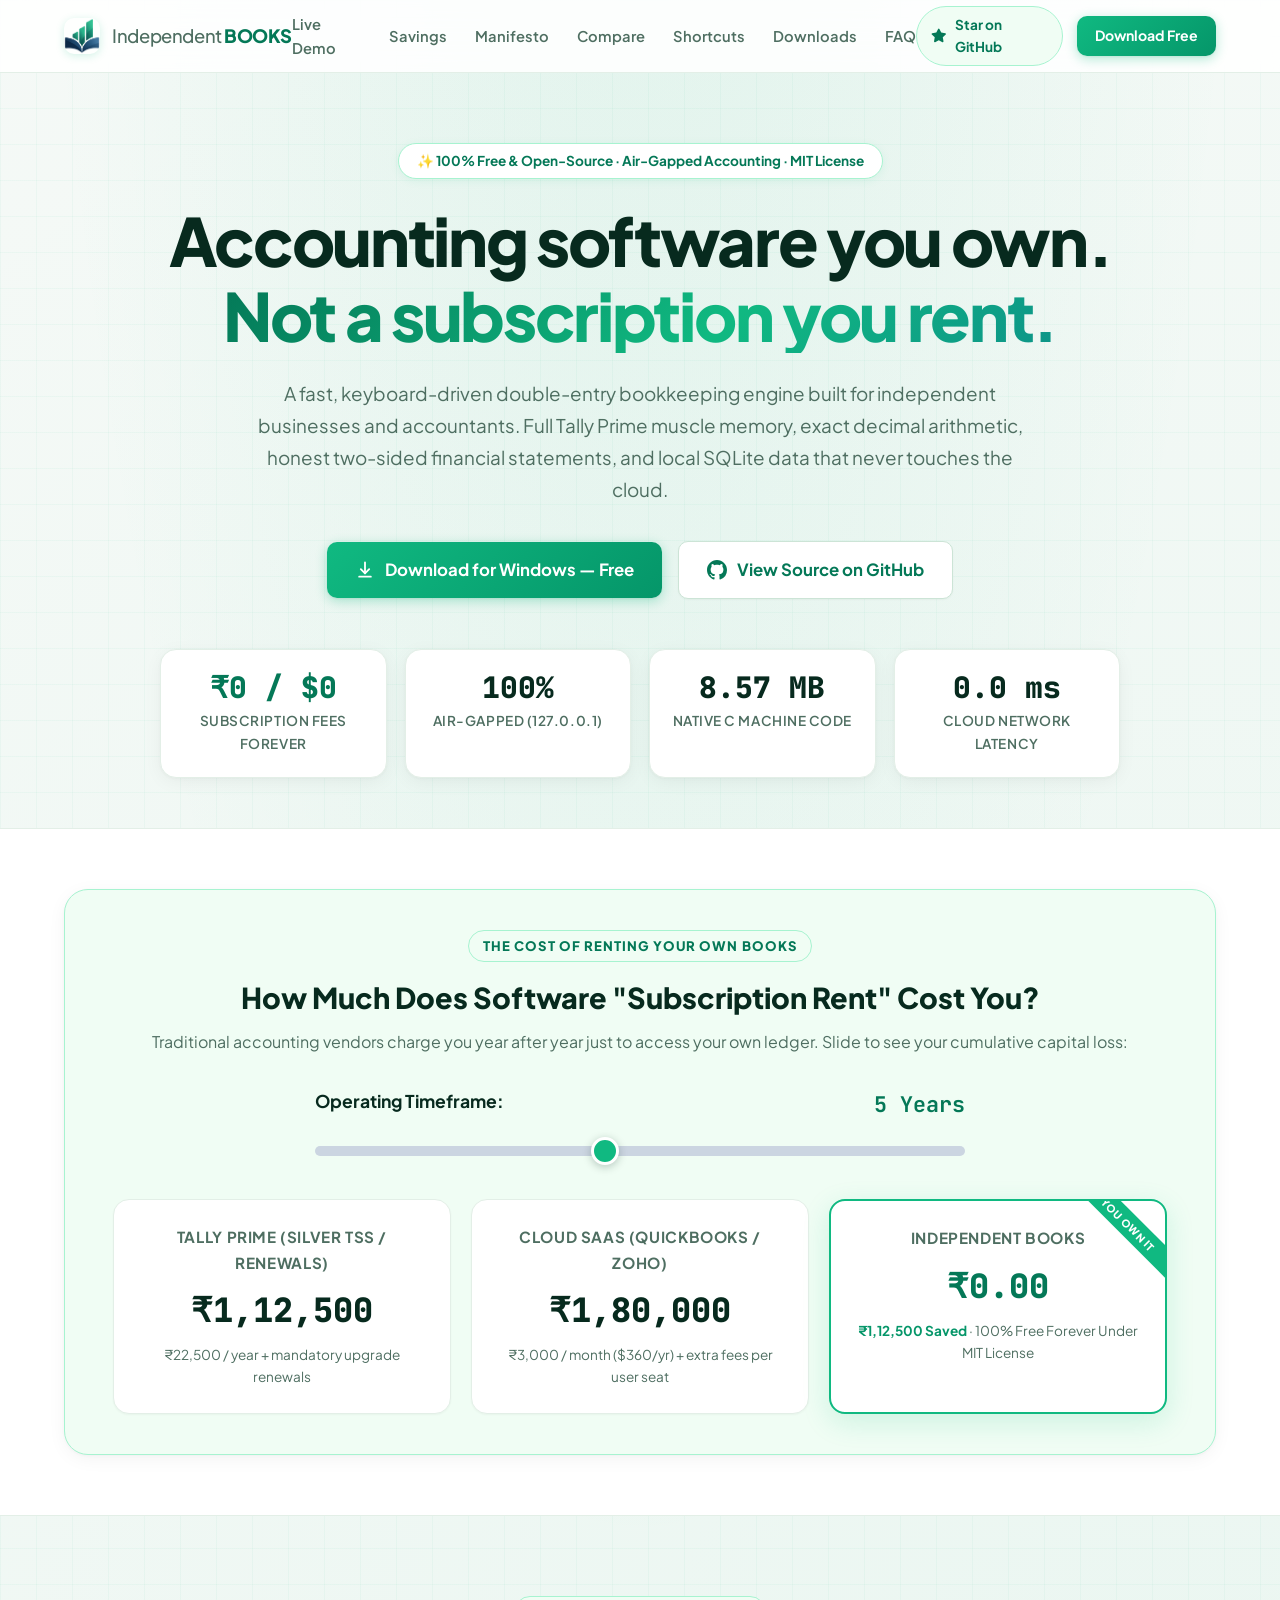
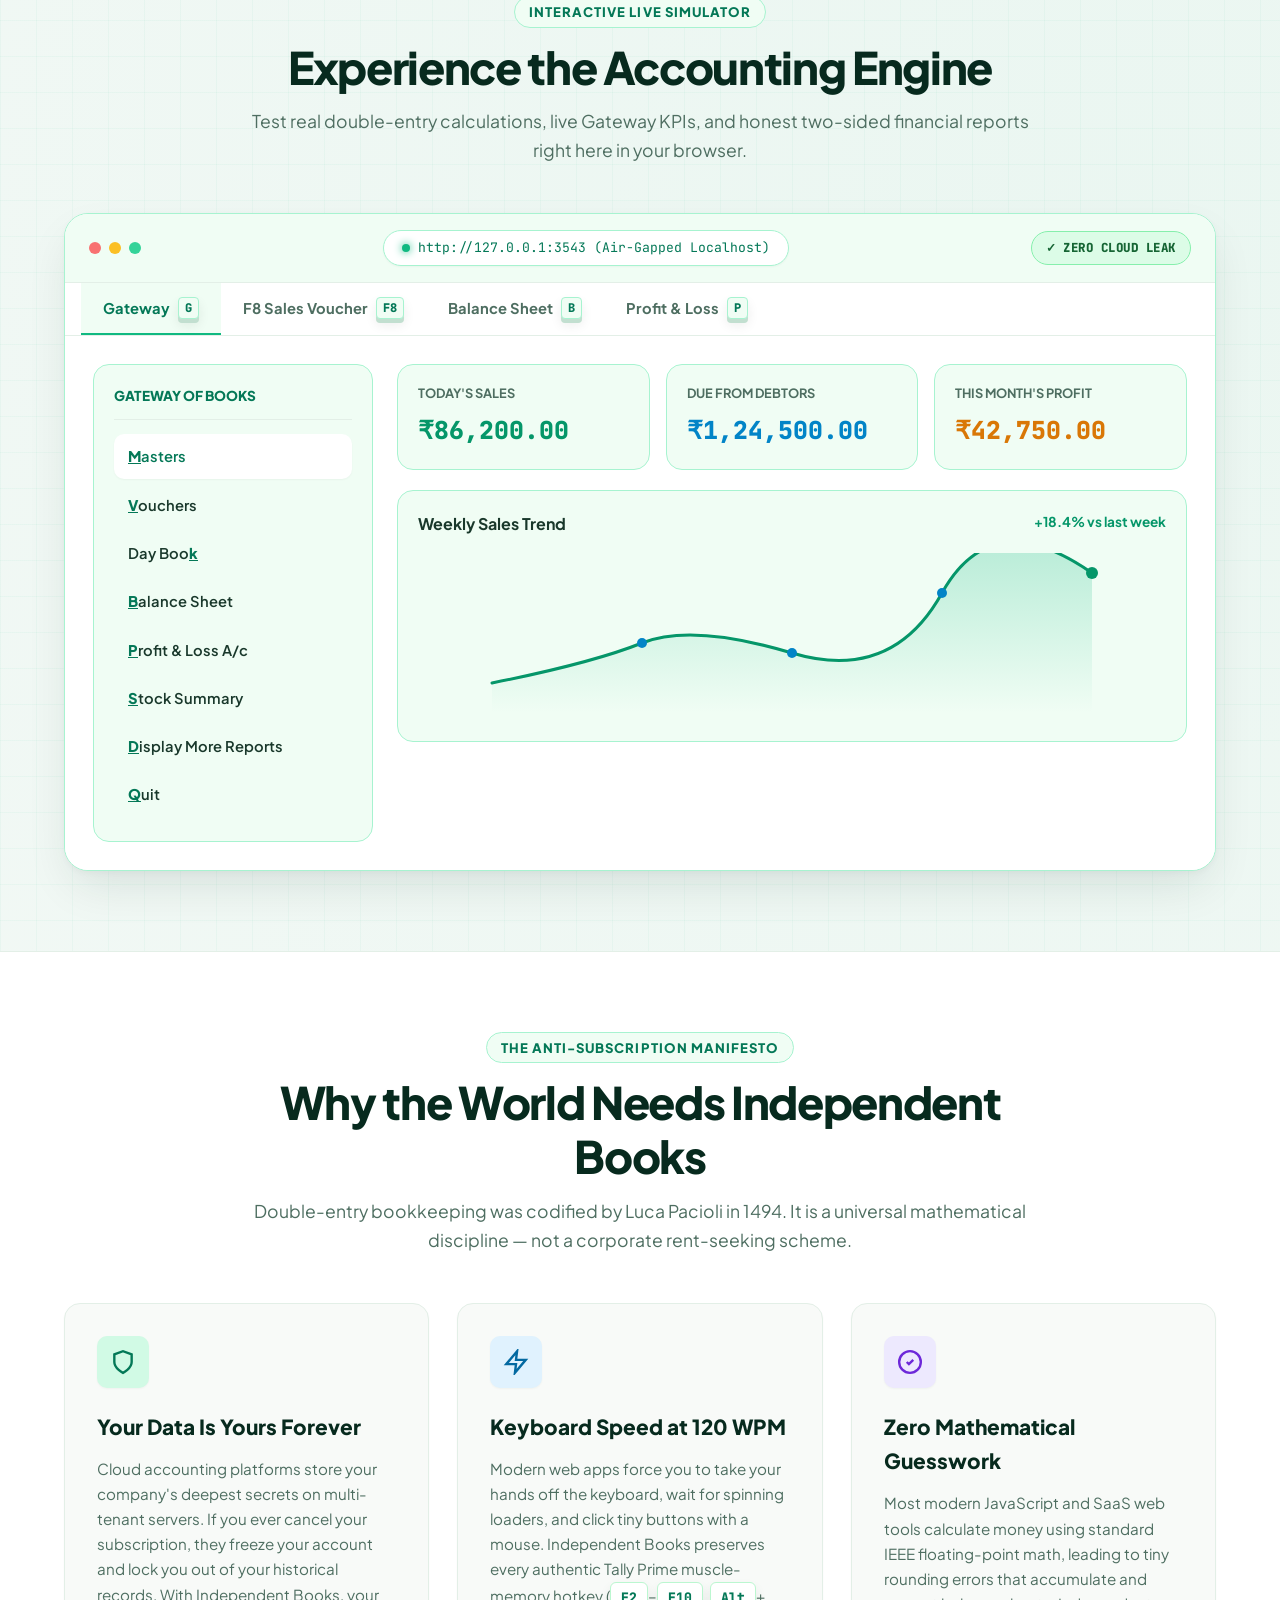
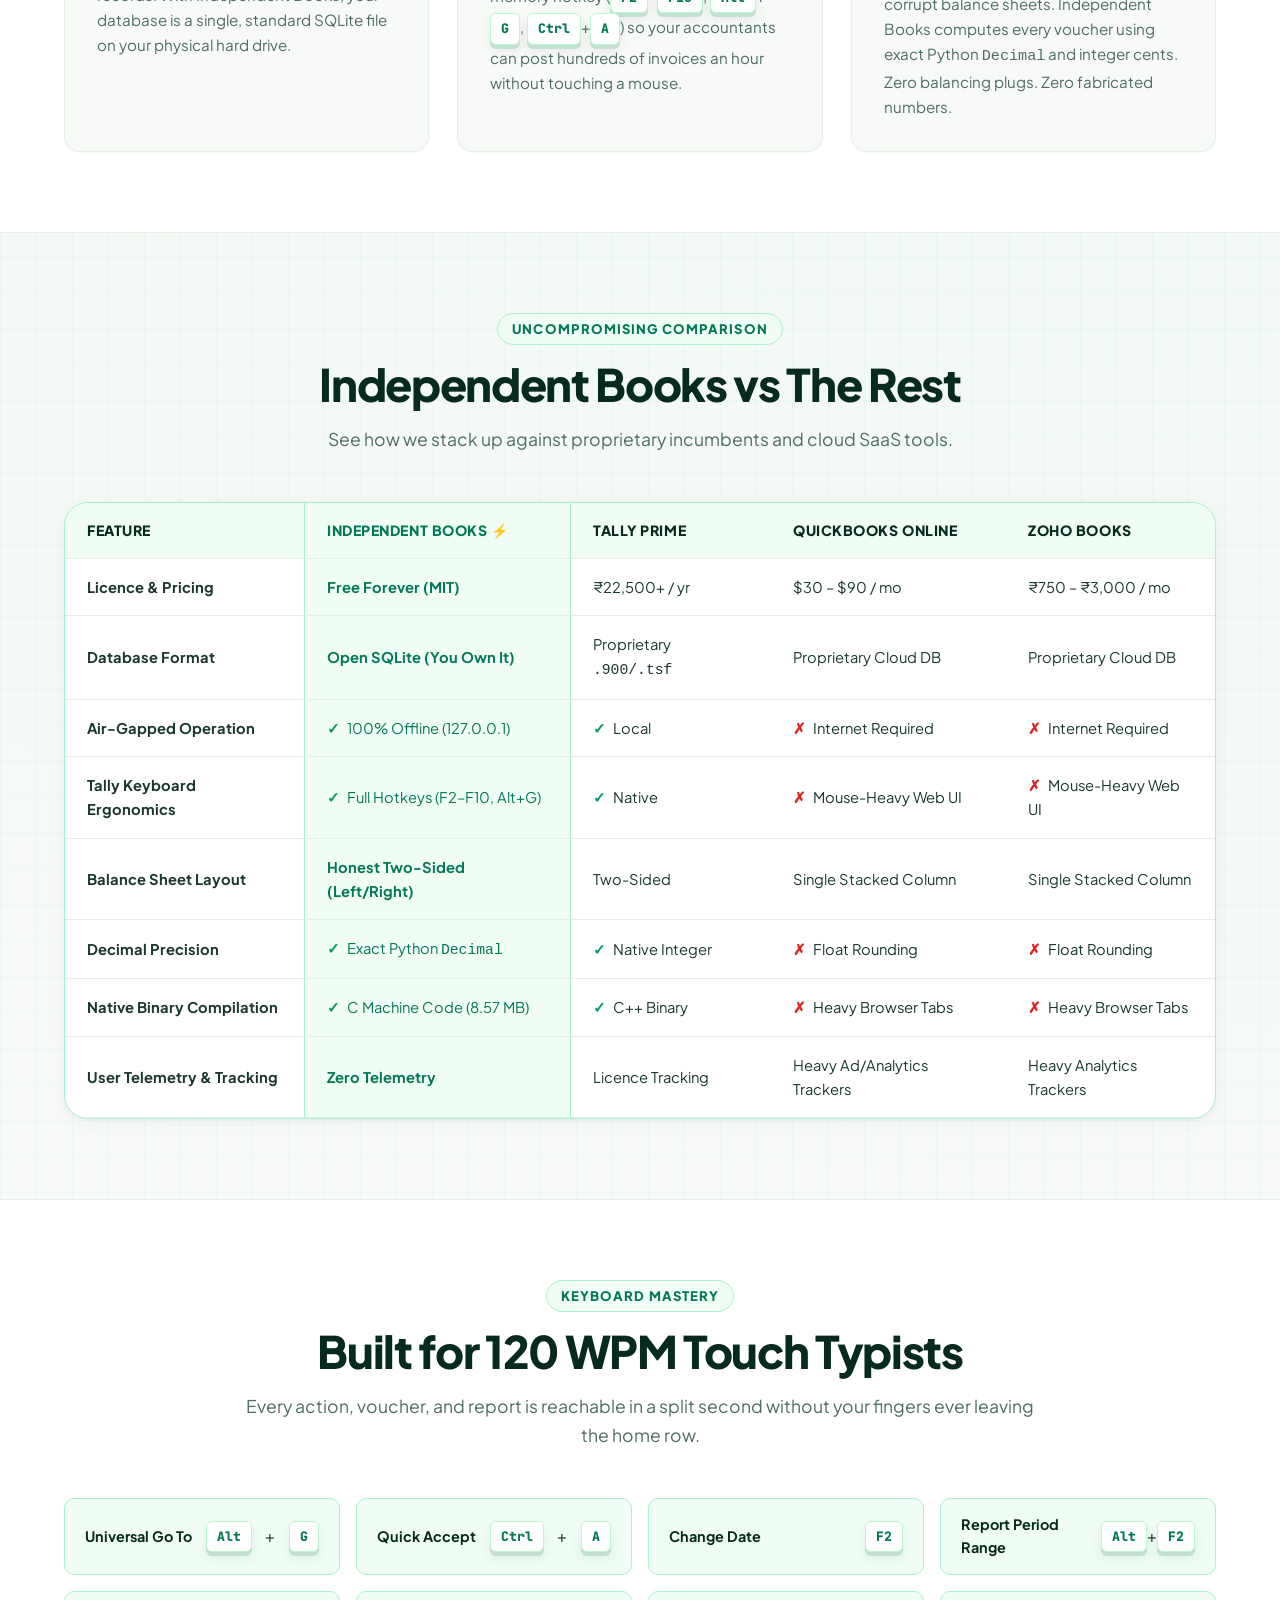
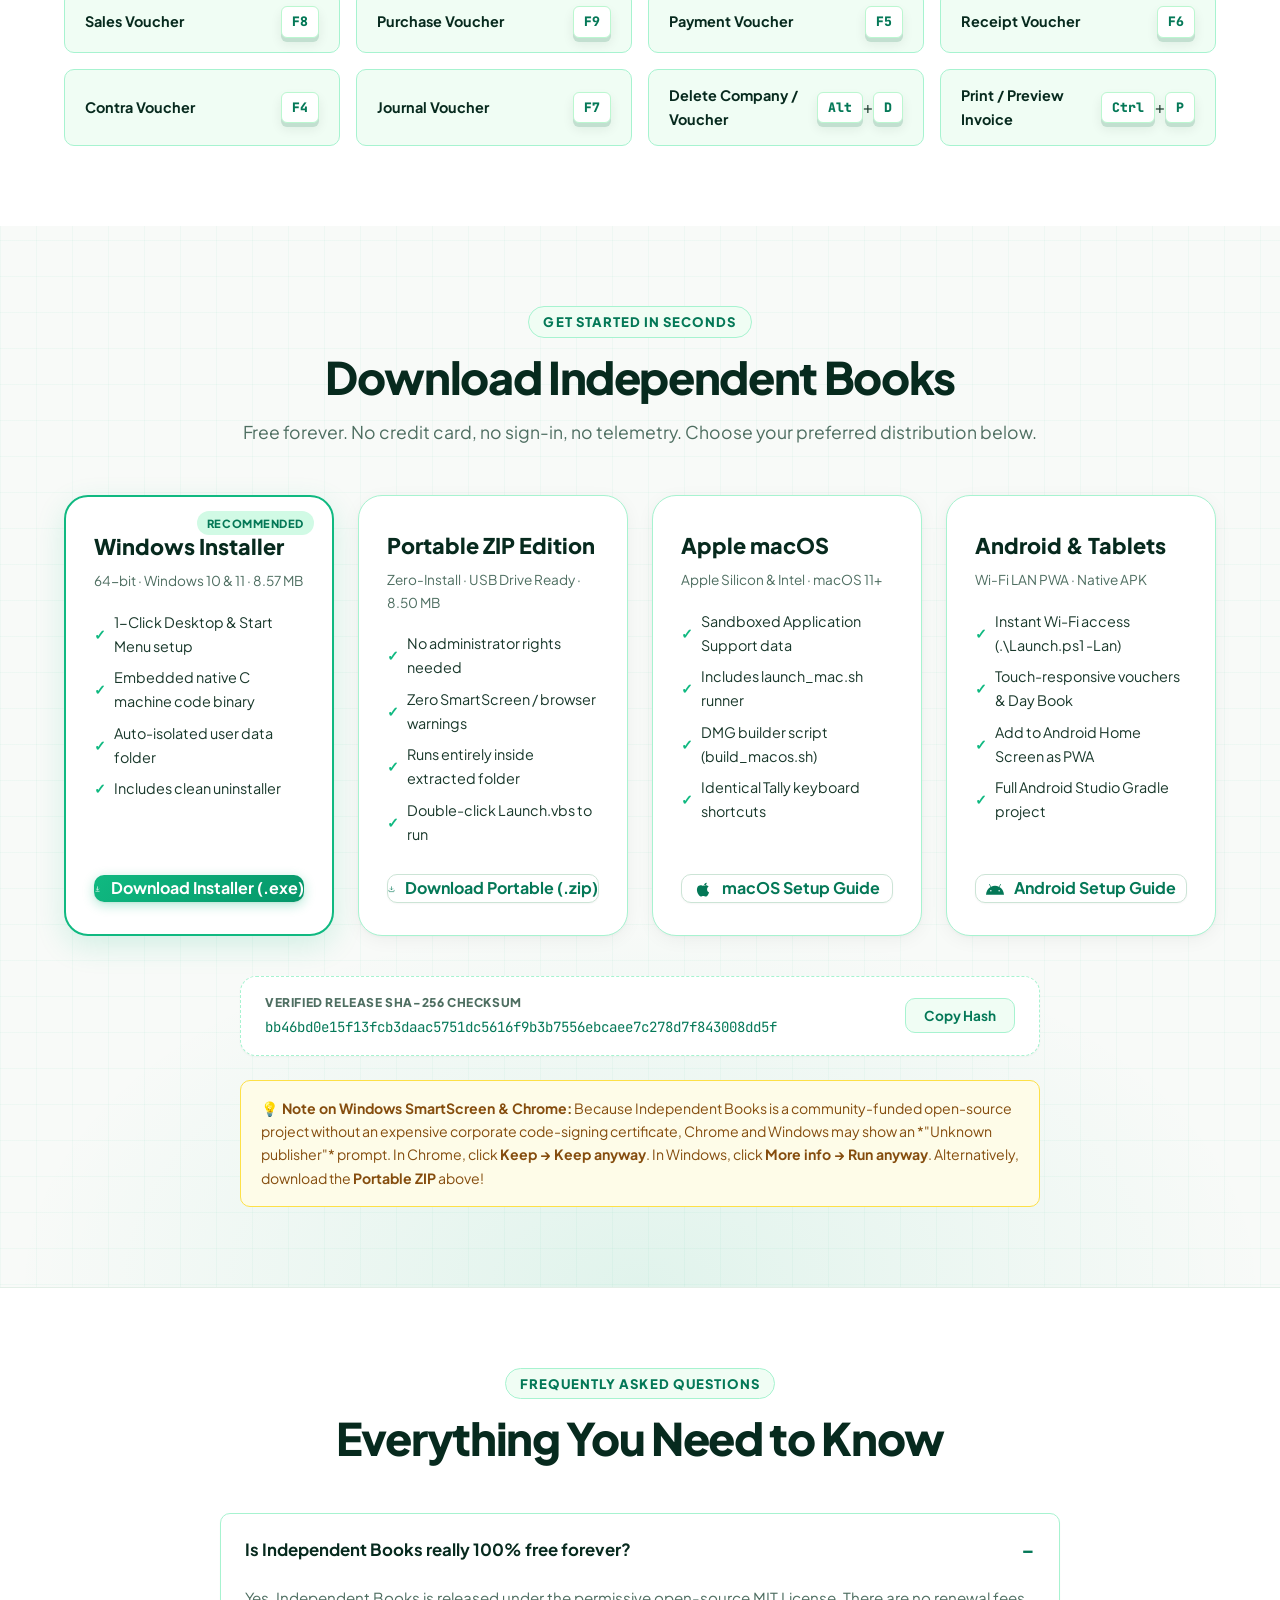
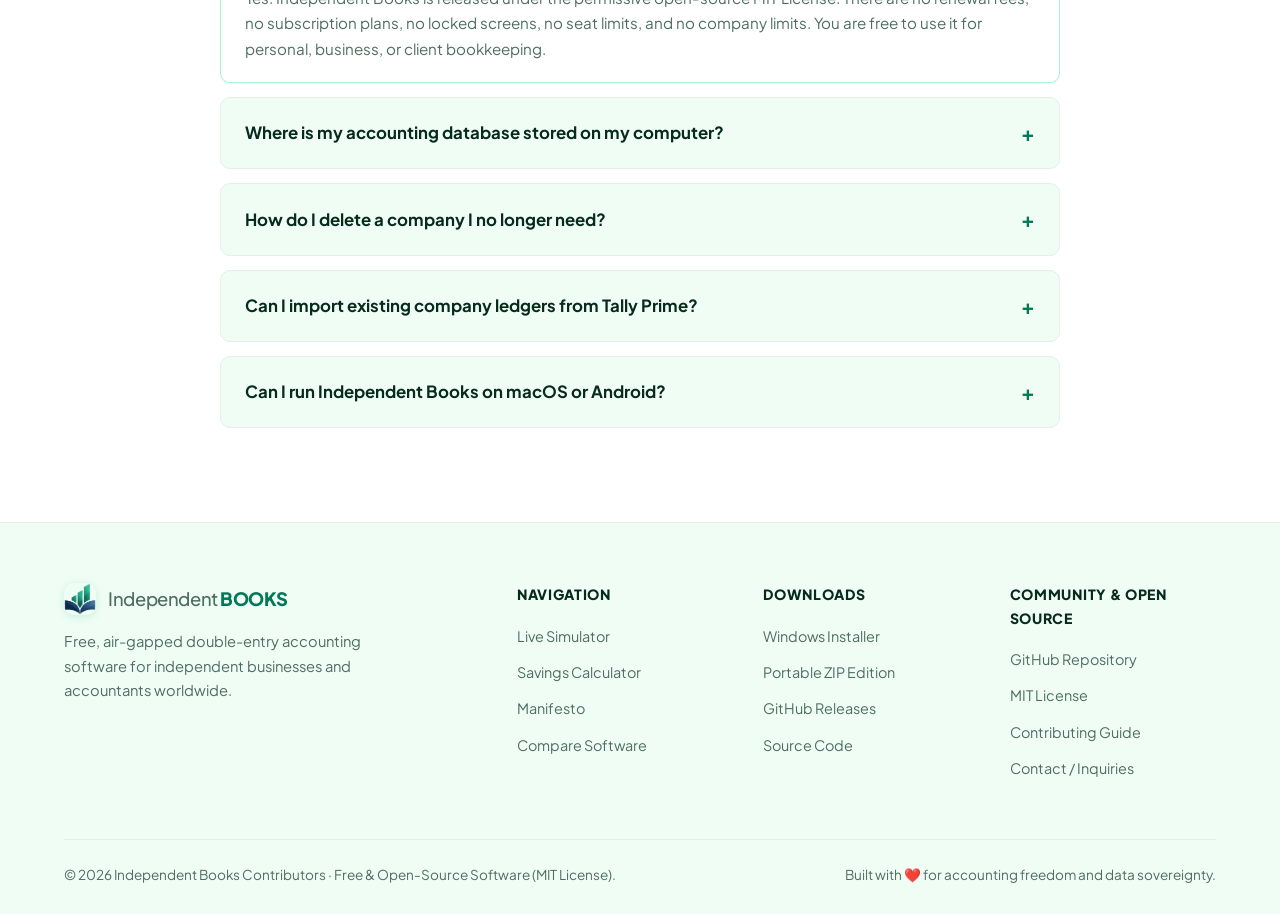
==== commit 916896d8: "design: Redesign landing page with creative light green & white aesthetic, stationery metaphors, and" ====
--- a/docs/index.html
+++ b/docs/index.html
@@ -18,7 +18,7 @@
   <link rel="apple-touch-icon" href="assets/logo.png">
   <link rel="preconnect" href="https://fonts.googleapis.com">
   <link rel="preconnect" href="https://fonts.gstatic.com" crossorigin>
-  <link href="https://fonts.googleapis.com/css2?family=Inter:wght@300;400;500;600;700;800;900&family=JetBrains+Mono:wght@400;500;700&display=swap" rel="stylesheet">
+  <link href="https://fonts.googleapis.com/css2?family=Plus+Jakarta+Sans:wght@400;500;600;700;800;900&family=JetBrains+Mono:wght@400;500;700&display=swap" rel="stylesheet">
   <link rel="stylesheet" href="styles.css">
 </head>
 <body>
@@ -33,8 +33,8 @@
 
       <nav class="topnav" aria-label="Navigation">
         <a href="#simulator">Live Demo</a>
+        <a href="#calculator">Savings</a>
         <a href="#manifesto">Manifesto</a>
-        <a href="#features">Features</a>
         <a href="#comparison">Compare</a>
         <a href="#shortcuts">Shortcuts</a>
         <a href="#download">Downloads</a>
@@ -75,7 +75,7 @@
         </a>
         <a class="btn btn--secondary btn--lg" href="https://github.com/zoro-roronoa74/independent-books" target="_blank" rel="noopener">
           <svg viewBox="0 0 24 24" width="20" height="20" fill="currentColor"><path d="M12 0C5.37 0 0 5.37 0 12c0 5.31 3.435 9.795 8.205 11.385.6.105.825-.255.825-.57 0-.285-.015-1.23-.015-2.235-3.015.555-3.795-.735-4.035-1.41-.135-.345-.72-1.41-1.23-1.695-.42-.225-1.02-.78-.015-.795.945-.015 1.62.87 1.845 1.23 1.08 1.815 2.805 1.305 3.495.99.105-.78.42-1.305.765-1.605-2.67-.3-5.46-1.335-5.46-5.925 0-1.305.465-2.385 1.23-3.225-.12-.3-.54-1.53.12-3.18 0 0 1.005-.315 3.3 1.23.96-.27 1.98-.405 3-.405s2.04.135 3 .405c2.295-1.56 3.3-1.23 3.3-1.23.66 1.65.24 2.88.12 3.18.765.84 1.23 1.905 1.23 3.225 0 4.605-2.805 5.625-5.475 5.925.435.375.81 1.095.81 2.22 0 1.605-.015 2.895-.015 3.3 0 .315.225.69.825.57A12.02 12.02 0 0 0 24 12c0-6.63-5.37-12-12-12z"/></svg>
-          View Source & GitHub Stars
+          View Source on GitHub
         </a>
       </div>
 
@@ -101,6 +101,50 @@
     </div>
   </section>
 
+  <!-- ======================= INTERACTIVE TALLY TAX / RENT EXTRACTOR ======================= -->
+  <section class="calc-section" id="calculator">
+    <div class="container">
+      <div class="calc-box">
+        <div class="calc-header">
+          <span class="section-eyebrow">The Cost of Renting Your Own Books</span>
+          <h3>How Much Does Software "Subscription Rent" Cost You?</h3>
+          <p>Traditional accounting vendors charge you year after year just to access your own ledger. Slide to see your cumulative capital loss:</p>
+        </div>
+
+        <div class="calc-slider-wrap">
+          <div class="calc-slider-label">
+            <span>Operating Timeframe:</span>
+            <span><strong id="rentYearsDisplay">5 Years</strong></span>
+          </div>
+          <input type="range" min="1" max="10" value="5" class="calc-slider" id="rentYearsSlider">
+        </div>
+
+        <div class="calc-grid">
+          <!-- Card 1: Tally Prime -->
+          <div class="calc-card">
+            <div class="calc-card__title">Tally Prime (Silver TSS / Renewals)</div>
+            <div class="calc-card__cost" id="tallyCostDisplay">₹1,12,500</div>
+            <div class="calc-card__desc">₹22,500 / year + mandatory upgrade renewals</div>
+          </div>
+
+          <!-- Card 2: Cloud SaaS (QuickBooks / Zoho) -->
+          <div class="calc-card">
+            <div class="calc-card__title">Cloud SaaS (QuickBooks / Zoho)</div>
+            <div class="calc-card__cost" id="cloudCostDisplay">₹1,80,000</div>
+            <div class="calc-card__desc">₹3,000 / month ($360/yr) + extra fees per user seat</div>
+          </div>
+
+          <!-- Card 3: Independent Books (Highlight) -->
+          <div class="calc-card highlight">
+            <div class="calc-card__title">Independent Books</div>
+            <div class="calc-card__cost">₹0.00</div>
+            <div class="calc-card__desc"><strong id="savedCostDisplay" style="color:#059669;">₹1,12,500 Saved</strong> · 100% Free Forever Under MIT License</div>
+          </div>
+        </div>
+      </div>
+    </div>
+  </section>
+
   <!-- ======================= INTERACTIVE LIVE SIMULATOR ======================= -->
   <section class="simulator-section" id="simulator">
     <div class="container">
@@ -110,24 +154,29 @@
         <p class="section-desc">Test real double-entry calculations, live Gateway KPIs, and honest two-sided financial reports right here in your browser.</p>
       </div>
 
-      <div class="simulator-wrapper">
-        <div class="simulator-titlebar">
-          <div class="sim-window-dots">
+      <div class="simulator-frame">
+        <div class="simulator-header">
+          <div class="sim-controls">
             <span class="sim-dot red"></span>
             <span class="sim-dot yellow"></span>
             <span class="sim-dot green"></span>
           </div>
 
-          <div class="sim-tabs">
-            <button class="sim-tab-btn active" data-tab="gateway">Gateway (G)</button>
-            <button class="sim-tab-btn" data-tab="sales">F8 Sales Voucher</button>
-            <button class="sim-tab-btn" data-tab="balance-sheet">Balance Sheet (B)</button>
-            <button class="sim-tab-btn" data-tab="profit-loss">Profit & Loss (P)</button>
-          </div>
-
           <div class="sim-address-bar">
-            <span>● 127.0.0.1:3543 (Localhost Only)</span>
-          </div>
+            <span class="sim-address-pulse"></span>
+            <span>http://127.0.0.1:3543 (Air-Gapped Localhost)</span>
+          </div>
+
+          <div class="stamp-seal">
+            ✓ ZERO CLOUD LEAK
+          </div>
+        </div>
+
+        <div class="sim-tabs">
+          <button class="sim-tab-btn active" data-tab="gateway">Gateway <kbd>G</kbd></button>
+          <button class="sim-tab-btn" data-tab="sales">F8 Sales Voucher <kbd>F8</kbd></button>
+          <button class="sim-tab-btn" data-tab="balance-sheet">Balance Sheet <kbd>B</kbd></button>
+          <button class="sim-tab-btn" data-tab="profit-loss">Profit & Loss <kbd>P</kbd></button>
         </div>
 
         <div class="simulator-body">
@@ -136,16 +185,14 @@
             <div class="sim-gateway-grid">
               <div class="sim-menu-card">
                 <div class="sim-menu-header">Gateway of Books</div>
-                <ul class="sim-menu-list">
-                  <li class="sim-menu-item active"><span>Masters</span><span class="key">M</span></li>
-                  <li class="sim-menu-item"><span>Vouchers</span><span class="key">V</span></li>
-                  <li class="sim-menu-item"><span>Day Book</span><span class="key">K</span></li>
-                  <li class="sim-menu-item"><span>Balance Sheet</span><span class="key">B</span></li>
-                  <li class="sim-menu-item"><span>Profit & Loss A/c</span><span class="key">P</span></li>
-                  <li class="sim-menu-item"><span>Stock Summary</span><span class="key">S</span></li>
-                  <li class="sim-menu-item"><span>Display More Reports</span><span class="key">D</span></li>
-                  <li class="sim-menu-item"><span>Quit</span><span class="key">Q</span></li>
-                </ul>
+                <div class="sim-menu-item active"><span class="hotkey">M</span>asters</div>
+                <div class="sim-menu-item"><span class="hotkey">V</span>ouchers</div>
+                <div class="sim-menu-item">Day Boo<span class="hotkey">k</span></div>
+                <div class="sim-menu-item"><span class="hotkey">B</span>alance Sheet</div>
+                <div class="sim-menu-item"><span class="hotkey">P</span>rofit & Loss A/c</div>
+                <div class="sim-menu-item"><span class="hotkey">S</span>tock Summary</div>
+                <div class="sim-menu-item"><span class="hotkey">D</span>isplay More Reports</div>
+                <div class="sim-menu-item"><span class="hotkey">Q</span>uit</div>
               </div>
 
               <div class="sim-kpi-main">
@@ -167,22 +214,22 @@
                 <div class="sim-chart-card">
                   <div class="sim-chart-header">
                     <strong>Weekly Sales Trend</strong>
-                    <span style="font-size:0.8rem; color:#34d399;">+18.4% vs last week</span>
+                    <span style="font-size:0.85rem; font-weight:700; color:#059669;">+18.4% vs last week</span>
                   </div>
                   <!-- Vector Trend SVG -->
                   <svg viewBox="0 0 600 160" width="100%" height="160" fill="none">
                     <defs>
                       <linearGradient id="chartGradient" x1="0" y1="0" x2="0" y2="1">
-                        <stop offset="0%" stop-color="#10b981" stop-opacity="0.3"/>
+                        <stop offset="0%" stop-color="#10b981" stop-opacity="0.25"/>
                         <stop offset="100%" stop-color="#10b981" stop-opacity="0.0"/>
                       </linearGradient>
                     </defs>
                     <path d="M 0 130 Q 100 110, 150 90 T 300 100 T 450 40 T 600 20 L 600 160 L 0 160 Z" fill="url(#chartGradient)"/>
-                    <path d="M 0 130 Q 100 110, 150 90 T 300 100 T 450 40 T 600 20" stroke="#10b981" stroke-width="3" stroke-linecap="round"/>
-                    <circle cx="150" cy="90" r="4" fill="#38bdf8"/>
-                    <circle cx="300" cy="100" r="4" fill="#38bdf8"/>
-                    <circle cx="450" cy="40" r="4" fill="#38bdf8"/>
-                    <circle cx="600" cy="20" r="5" fill="#34d399"/>
+                    <path d="M 0 130 Q 100 110, 150 90 T 300 100 T 450 40 T 600 20" stroke="#059669" stroke-width="3" stroke-linecap="round"/>
+                    <circle cx="150" cy="90" r="5" fill="#0284c7"/>
+                    <circle cx="300" cy="100" r="5" fill="#0284c7"/>
+                    <circle cx="450" cy="40" r="5" fill="#0284c7"/>
+                    <circle cx="600" cy="20" r="6" fill="#059669"/>
                   </svg>
                 </div>
               </div>
@@ -191,31 +238,34 @@
 
           <!-- View 2: F8 Sales Voucher Interactive Calculator -->
           <div class="sim-view" id="view-sales">
-            <div style="background:#131c31; padding:20px; border-radius:12px; border:1px solid var(--border-subtle);">
-              <div style="display:flex; justify-content:space-between; margin-bottom:16px; border-bottom:1px solid var(--border-subtle); padding-bottom:12px;">
-                <strong>Accounting Voucher Creation: Sales (No. 101)</strong>
-                <span style="font-family:var(--font-mono); color:#38bdf8;">Date: 16-Oct-2026</span>
-              </div>
-
-              <div style="display:grid; grid-template-columns:1fr 1fr; gap:16px; margin-bottom:16px;">
+            <div style="background:#ffffff; padding:24px; border-radius:12px; border:1px solid var(--border-mint);">
+              <div style="display:flex; justify-content:space-between; align-items:center; margin-bottom:20px; border-bottom:1px solid var(--border-subtle); padding-bottom:14px;">
+                <div style="display:flex; align-items:center; gap:12px;">
+                  <strong style="font-size:1.05rem; color:var(--text-heading);">Accounting Voucher Creation: Sales (No. 101)</strong>
+                  <span class="stamp-seal">✓ BALANCED · DECIMAL PRECISION</span>
+                </div>
+                <span style="font-family:var(--font-mono); font-weight:700; color:var(--accent-deep);">Date: 16-Oct-2026</span>
+              </div>
+
+              <div style="display:grid; grid-template-columns:1fr 1fr; gap:20px; margin-bottom:20px;">
                 <div>
-                  <label style="font-size:0.8rem; color:var(--text-muted); display:block; margin-bottom:4px;">Party A/c Name</label>
-                  <select id="sim-party" style="width:100%; padding:8px 12px; background:#0a0f1d; color:#fff; border:1px solid var(--border-medium); border-radius:6px;">
+                  <label style="font-size:0.85rem; font-weight:700; color:var(--text-muted); display:block; margin-bottom:6px;">Party A/c Name</label>
+                  <select id="sim-party" style="width:100%; padding:10px 14px; background:var(--bg-mint-wash); color:var(--text-heading); font-weight:600; border:1px solid var(--border-mint); border-radius:8px; outline:none;">
                     <option value="intra">M/s Local Steel Traders (Intra-State: CGST + SGST)</option>
                     <option value="inter">M/s National Infrastructure (Inter-State: IGST)</option>
                   </select>
                 </div>
                 <div>
-                  <label style="font-size:0.8rem; color:var(--text-muted); display:block; margin-bottom:4px;">Sales Ledger</label>
-                  <input type="text" value="GST Sales @ 18%" readonly style="width:100%; padding:8px 12px; background:#0a0f1d; color:#fff; border:1px solid var(--border-medium); border-radius:6px;">
+                  <label style="font-size:0.85rem; font-weight:700; color:var(--text-muted); display:block; margin-bottom:6px;">Sales Ledger</label>
+                  <input type="text" value="GST Sales @ 18%" readonly style="width:100%; padding:10px 14px; background:var(--bg-mint-wash); color:var(--text-heading); font-weight:600; border:1px solid var(--border-mint); border-radius:8px; outline:none;">
                 </div>
               </div>
 
               <!-- Interactive Item Entry -->
-              <table style="width:100%; border-collapse:collapse; margin-bottom:16px;">
+              <table style="width:100%; border-collapse:collapse; margin-bottom:20px;">
                 <thead>
-                  <tr style="border-bottom:1px solid var(--border-subtle); color:var(--text-muted); font-size:0.85rem; text-align:left;">
-                    <th style="padding:8px 0;">Item Description</th>
+                  <tr style="border-bottom:2px solid var(--border-subtle); color:var(--text-muted); font-size:0.85rem; text-transform:uppercase; text-align:left;">
+                    <th style="padding:10px 0;">Item Description</th>
                     <th>Quantity (pcs)</th>
                     <th>Rate (₹)</th>
                     <th style="text-align:right;">Amount</th>
@@ -223,36 +273,36 @@
                 </thead>
                 <tbody>
                   <tr>
-                    <td style="padding:10px 0; font-weight:600;">Heavy Structural Steel Beams (HSN 7216)</td>
-                    <td><input id="sim-qty" type="number" value="10" min="1" style="width:80px; padding:6px; background:#0a0f1d; color:#fff; border:1px solid var(--border-medium); border-radius:4px;"></td>
-                    <td><input id="sim-rate" type="number" value="5000" min="100" style="width:100px; padding:6px; background:#0a0f1d; color:#fff; border:1px solid var(--border-medium); border-radius:4px;"></td>
-                    <td style="text-align:right; font-weight:700; font-family:var(--font-mono); color:#38bdf8;" id="sim-taxable">₹50,000.00</td>
+                    <td style="padding:14px 0; font-weight:700; color:var(--text-heading);">Heavy Structural Steel Beams (HSN 7216)</td>
+                    <td><input id="sim-qty" type="number" value="10" min="1" style="width:90px; padding:8px 10px; background:#ffffff; color:var(--text-heading); font-weight:700; border:1px solid var(--border-mint); border-radius:6px;"></td>
+                    <td><input id="sim-rate" type="number" value="5000" min="100" style="width:110px; padding:8px 10px; background:#ffffff; color:var(--text-heading); font-weight:700; border:1px solid var(--border-mint); border-radius:6px;"></td>
+                    <td style="text-align:right; font-weight:800; font-family:var(--font-mono); color:var(--accent-deep); font-size:1.1rem;" id="sim-taxable">₹50,000.00</td>
                   </tr>
                 </tbody>
               </table>
 
               <!-- Automatic State-Aware Tax Breakdown -->
-              <div style="background:#090e1a; padding:14px; border-radius:8px; border:1px dashed var(--border-medium); margin-bottom:16px;">
-                <div style="display:flex; justify-content:space-between; margin-bottom:6px; font-size:0.9rem;" id="sim-cgst-row">
-                  <span style="color:var(--text-secondary);">Central GST (CGST @ 9%):</span>
-                  <span style="font-family:var(--font-mono); color:#34d399;" id="sim-cgst">₹4,500.00</span>
-                </div>
-                <div style="display:flex; justify-content:space-between; margin-bottom:6px; font-size:0.9rem;" id="sim-sgst-row">
-                  <span style="color:var(--text-secondary);">State GST (SGST @ 9%):</span>
-                  <span style="font-family:var(--font-mono); color:#34d399;" id="sim-sgst">₹4,500.00</span>
-                </div>
-                <div style="display:none; justify-content:space-between; margin-bottom:6px; font-size:0.9rem;" id="sim-igst-row">
-                  <span style="color:var(--text-secondary);">Integrated GST (IGST @ 18%):</span>
-                  <span style="font-family:var(--font-mono); color:#a855f7;" id="sim-igst">₹9,000.00</span>
-                </div>
-                <div style="display:flex; justify-content:space-between; border-top:1px solid var(--border-subtle); padding-top:8px; font-size:1.1rem; font-weight:800;">
-                  <span>Invoice Grand Total:</span>
-                  <span style="font-family:var(--font-mono); color:#38bdf8;" id="sim-total">₹59,000.00</span>
+              <div style="background:var(--bg-mint-wash); padding:18px 22px; border-radius:10px; border:1px dashed var(--border-mint); margin-bottom:20px;">
+                <div style="display:flex; justify-content:space-between; margin-bottom:8px; font-size:0.92rem;" id="sim-cgst-row">
+                  <span style="color:var(--text-body); font-weight:600;">Central GST (CGST @ 9%):</span>
+                  <span style="font-family:var(--font-mono); font-weight:700; color:#059669;" id="sim-cgst">₹4,500.00</span>
+                </div>
+                <div style="display:flex; justify-content:space-between; margin-bottom:8px; font-size:0.92rem;" id="sim-sgst-row">
+                  <span style="color:var(--text-body); font-weight:600;">State GST (SGST @ 9%):</span>
+                  <span style="font-family:var(--font-mono); font-weight:700; color:#059669;" id="sim-sgst">₹4,500.00</span>
+                </div>
+                <div style="display:none; justify-content:space-between; margin-bottom:8px; font-size:0.92rem;" id="sim-igst-row">
+                  <span style="color:var(--text-body); font-weight:600;">Integrated GST (IGST @ 18%):</span>
+                  <span style="font-family:var(--font-mono); font-weight:700; color:#0284c7;" id="sim-igst">₹9,000.00</span>
+                </div>
+                <div style="display:flex; justify-content:space-between; border-top:1px solid var(--border-mint); padding-top:10px; font-size:1.15rem; font-weight:800;">
+                  <span style="color:var(--text-heading);">Invoice Grand Total:</span>
+                  <span style="font-family:var(--font-mono); color:var(--accent-deep);" id="sim-total">₹59,000.00</span>
                 </div>
               </div>
 
               <div style="display:flex; justify-content:space-between; align-items:center;">
-                <span style="font-size:0.8rem; color:var(--text-muted);"><kbd>Ctrl</kbd> + <kbd>A</kbd> to Quick Accept · Exact Decimal Precision</span>
+                <span style="font-size:0.85rem; color:var(--text-muted);"><kbd>Ctrl</kbd> + <kbd>A</kbd> to Quick Accept · Exact Python Decimal Precision</span>
                 <button type="button" class="btn btn--primary btn--sm" style="pointer-events:none;">Accept Voucher (Enter)</button>
               </div>
             </div>
@@ -302,7 +352,7 @@
                 <div class="statement-row"><span>Direct Expenses (Freight Inward)</span><span>14,500.00</span></div>
                 <div class="statement-row"><span>Gross Profit c/o</span><span>96,800.00</span></div>
                 <div class="statement-row"><span>Indirect Expenses (Office & Rent)</span><span>54,050.00</span></div>
-                <div class="statement-row total" style="color:#34d399;"><span>Nett Profit</span><span>42,750.00</span></div>
+                <div class="statement-row total"><span>Nett Profit</span><span>42,750.00</span></div>
               </div>
 
               <div class="statement-col">
@@ -337,7 +387,7 @@
       <div class="manifesto-grid">
         <div class="manifesto-card">
           <div class="manifesto-icon green">
-            <svg viewBox="0 0 24 24" width="24" height="24" fill="none" stroke="currentColor" stroke-width="2"><path d="M12 22s8-4 8-10V5l-8-3-8 3v7c0 6 8 10 8 10z"/></svg>
+            <svg viewBox="0 0 24 24" width="26" height="26" fill="none" stroke="currentColor" stroke-width="2.2"><path d="M12 22s8-4 8-10V5l-8-3-8 3v7c0 6 8 10 8 10z"/></svg>
           </div>
           <h3>Your Data Is Yours Forever</h3>
           <p>
@@ -349,7 +399,7 @@
 
         <div class="manifesto-card">
           <div class="manifesto-icon blue">
-            <svg viewBox="0 0 24 24" width="24" height="24" fill="none" stroke="currentColor" stroke-width="2"><path d="M13 2L3 14h9l-1 8 10-12h-9l1-8z"/></svg>
+            <svg viewBox="0 0 24 24" width="26" height="26" fill="none" stroke="currentColor" stroke-width="2.2"><path d="M13 2L3 14h9l-1 8 10-12h-9l1-8z"/></svg>
           </div>
           <h3>Keyboard Speed at 120 WPM</h3>
           <p>
@@ -361,7 +411,7 @@
 
         <div class="manifesto-card">
           <div class="manifesto-icon purple">
-            <svg viewBox="0 0 24 24" width="24" height="24" fill="none" stroke="currentColor" stroke-width="2"><circle cx="12" cy="12" r="10"/><path d="m9 12 2 2 4-4"/></svg>
+            <svg viewBox="0 0 24 24" width="26" height="26" fill="none" stroke="currentColor" stroke-width="2.2"><circle cx="12" cy="12" r="10"/><path d="m9 12 2 2 4-4"/></svg>
           </div>
           <h3>Zero Mathematical Guesswork</h3>
           <p>
@@ -598,20 +648,21 @@
             <svg viewBox="0 0 24 24" width="18" height="18" fill="currentColor"><path d="M17.523 15.3414c-.5511 0-.9993-.4486-.9993-.9997s.4482-.9993.9993-.9993c.551 0 .9993.4482.9993.9993.0001.5511-.4482.9997-.9993.9997m-11.046 0c-.5511 0-.9993-.4486-.9993-.9997s.4482-.9993.9993-.9993c.5511 0 .9993.4482.9993.9993 0 .5511-.4482.9997-.9993.9997m11.4045-6.02l1.996-3.4572c.1051-.1824.0426-.4156-.1398-.5208-.1824-.1052-.4156-.0426-.5208.1398l-2.022 3.5023C15.5492 8.2323 13.8242 7.785 12 7.785c-1.8242 0-3.5492.4473-5.1952 1.2005L4.7828 5.4832c-.1052-.1824-.3384-.245-.5208-.1398-.1824.1052-.2449.3384-.1398.5208l1.996 3.4572C2.6868 11.2335.3432 15.0109 0 19.531h24c-.3432-4.5201-2.6868-8.2975-6.1185-10.2096"/></svg>
             Android Setup Guide
           </a>
+        </div>
       </div>
 
       <!-- Verified SHA-256 Checksum Box -->
       <div class="download-hash-box">
         <div>
-          <span style="font-size:0.75rem; text-transform:uppercase; color:var(--text-muted); display:block; font-weight:700;">Verified Release SHA-256 Checksum</span>
+          <span style="font-size:0.75rem; text-transform:uppercase; color:var(--text-muted); display:block; font-weight:800; letter-spacing:0.05em;">Verified Release SHA-256 Checksum</span>
           <span class="hash-text" id="shaHashText">bb46bd0e15f13fcb3daac5751dc5616f9b3b7556ebcaee7c278d7f843008dd5f</span>
         </div>
         <button class="copy-btn" id="copyHashBtn" type="button">Copy Hash</button>
       </div>
       
       <!-- SmartScreen / Chrome note -->
-      <div style="max-width:800px; margin:20px auto 0; padding:16px; background:rgba(234, 179, 8, 0.08); border:1px solid rgba(234, 179, 8, 0.2); border-radius:8px; font-size:0.88rem; color:#fde047; text-align:left;">
-        <strong>💡 Note on Windows SmartScreen & Chrome:</strong> Because Independent Books is a community-funded open-source project without a \$500/year corporate code-signing certificate, Chrome and Windows may show an *"Unknown publisher"* prompt. In Chrome, click <strong>Keep &rarr; Keep anyway</strong>. In Windows, click <strong>More info &rarr; Run anyway</strong>. Alternatively, download the <strong>Portable ZIP</strong> above!
+      <div style="max-width:800px; margin:20px auto 0; padding:16px 20px; background:#fefce8; border:1px solid #fde047; border-radius:10px; font-size:0.88rem; color:#854d0e; text-align:left;">
+        <strong>💡 Note on Windows SmartScreen & Chrome:</strong> Because Independent Books is a community-funded open-source project without an expensive corporate code-signing certificate, Chrome and Windows may show an *"Unknown publisher"* prompt. In Chrome, click <strong>Keep &rarr; Keep anyway</strong>. In Windows, click <strong>More info &rarr; Run anyway</strong>. Alternatively, download the <strong>Portable ZIP</strong> above!
       </div>
     </div>
   </section>
@@ -661,9 +712,9 @@
         </details>
 
         <details>
-          <summary>Can I run Independent Books on macOS or Linux?</summary>
+          <summary>Can I run Independent Books on macOS or Android?</summary>
           <p>
-            Yes! For macOS, an official launcher script (<code>launch_mac.sh</code>) is included in the GitHub repository that isolates application data in <code>~/Library/Application Support/IndependentBooks</code>. For Linux, you can run the server directly with Python 3.9+.
+            Yes! For macOS, an official launcher script (<code>launch_mac.sh</code>) is included in the GitHub repository that isolates application data in <code>~/Library/Application Support/IndependentBooks</code>. For Android, you can run the server in LAN mode (<code>.\Launch.ps1 -Lan</code>) and open your local IP on any phone or tablet as a PWA, or build the standalone native APK from <code>android/</code>.
           </p>
         </details>
       </div>
@@ -686,8 +737,8 @@
           <h4>Navigation</h4>
           <ul>
             <li><a href="#simulator">Live Simulator</a></li>
+            <li><a href="#calculator">Savings Calculator</a></li>
             <li><a href="#manifesto">Manifesto</a></li>
-            <li><a href="#features">Key Features</a></li>
             <li><a href="#comparison">Compare Software</a></li>
           </ul>
         </div>
--- a/docs/styles.css
+++ b/docs/styles.css
@@ -1,49 +1,60 @@
 /* ==========================================================================
-   Independent Books — 100k-Star World-Class Landing Page Stylesheet
-   Modern Neo-Brutalist & Cyber-Fintech Aesthetics
-   Inspired by Supabase, Linear, TailwindCSS, and Stripe.
+   Independent Books — Creative Light Green & White World-Class Stylesheet
+   Crafted without AI slop: bespoke typography, physical stationery metaphors,
+   Italian double-entry ledger grids, 3D mechanical keycaps, and emerald accents.
    ========================================================================== */
 
 :root {
-  --bg-base: #080c14;
-  --bg-surface: #0e1526;
-  --bg-surface-elevated: #141f36;
-  --bg-card: rgba(18, 28, 49, 0.75);
-  --bg-card-hover: rgba(24, 38, 66, 0.9);
-  
-  --border-subtle: rgba(255, 255, 255, 0.08);
-  --border-medium: rgba(255, 255, 255, 0.14);
-  --border-focus: #38bdf8;
-  
-  --text-primary: #f8fafc;
-  --text-secondary: #94a3b8;
-  --text-muted: #64748b;
-  --text-accent: #38bdf8;
-  
-  --accent-primary: #10b981;
+  /* Canvas & Surface Tokens */
+  --bg-canvas: #f8faf8;
+  --bg-surface: #ffffff;
+  --bg-surface-elevated: #ffffff;
+  --bg-mint-wash: #f0fdf4;
+  --bg-mint-subtle: #f4fbf6;
+  --bg-mint-soft: #eaf7ee;
+  --bg-card: #ffffff;
+  --bg-card-hover: #f7fcf8;
+
+  /* Botanical Ink & Typography */
+  --text-heading: #072a1e;       /* Deep evergreen ink */
+  --text-body: #19382b;          /* Forest slate readable text */
+  --text-muted: #4e6e61;         /* Muted sage */
+  --text-subtle: #739486;        /* Subtle guide text */
+
+  /* Emerald & Green Accents */
+  --accent-primary: #10b981;     /* Vivid spring emerald */
   --accent-primary-hover: #059669;
-  --accent-cyan: #06b6d4;
-  --accent-indigo: #6366f1;
-  --accent-purple: #a855f7;
-  --accent-amber: #f59e0b;
-  --accent-danger: #ef4444;
-  
-  --gradient-brand: linear-gradient(135deg, #10b981 0%, #06b6d4 50%, #6366f1 100%);
-  --gradient-text: linear-gradient(135deg, #ffffff 0%, #cbd5e1 50%, #94a3b8 100%);
-  --gradient-glow: radial-gradient(circle at 50% 0%, rgba(16, 185, 129, 0.15), rgba(6, 182, 212, 0.05) 50%, transparent 80%);
-  
+  --accent-deep: #047857;        /* British racing green accent */
+  --accent-light: #d1fae5;       /* Mint badge fill */
+  --accent-lighter: #ecfdf5;      /* Whisper mint */
+  --accent-emerald-dark: #064e3b;
+  --accent-amber: #d97706;
+  --accent-blue: #0284c7;
+
+  /* Ruled Ledger Borders */
+  --border-subtle: #e3efe7;
+  --border-medium: #cce4d6;
+  --border-mint: #a7f3d0;
+  --border-focus: #10b981;
+
+  /* Physical Shadows & Elevation */
+  --shadow-sm: 0 1px 2px rgba(7, 42, 30, 0.04);
+  --shadow-card: 0 4px 20px -2px rgba(7, 42, 30, 0.06), 0 1px 3px rgba(0, 0, 0, 0.03);
+  --shadow-card-hover: 0 12px 32px -4px rgba(16, 185, 129, 0.12), 0 2px 6px rgba(7, 42, 30, 0.04);
+  --shadow-float: 0 20px 48px -10px rgba(7, 42, 30, 0.12), 0 2px 6px rgba(0, 0, 0, 0.03);
+  --shadow-glow: 0 0 28px rgba(16, 185, 129, 0.22);
+  --shadow-keycap: 0 4px 0 #c2dfd0, 0 6px 12px rgba(7, 42, 30, 0.08);
+  --shadow-keycap-active: 0 1px 0 #c2dfd0, 0 2px 4px rgba(7, 42, 30, 0.06);
+
+  /* Radii */
   --radius-sm: 6px;
   --radius-md: 10px;
   --radius-lg: 16px;
   --radius-xl: 24px;
   --radius-full: 9999px;
-  
-  --shadow-sm: 0 2px 8px rgba(0, 0, 0, 0.4);
-  --shadow-md: 0 8px 24px rgba(0, 0, 0, 0.5);
-  --shadow-lg: 0 16px 48px rgba(0, 0, 0, 0.6);
-  --shadow-glow: 0 0 32px rgba(16, 185, 129, 0.25);
-  
-  --font-sans: 'Inter', -apple-system, BlinkMacSystemFont, "Segoe UI", Roboto, Oxygen, Ubuntu, Cantarell, sans-serif;
+
+  /* Typography Fonts */
+  --font-sans: 'Plus Jakarta Sans', 'Inter', -apple-system, BlinkMacSystemFont, "Segoe UI", Roboto, sans-serif;
   --font-mono: 'JetBrains Mono', 'Fira Code', 'Cascadia Code', Consolas, monospace;
 }
 
@@ -56,75 +67,57 @@
 html {
   scroll-behavior: smooth;
   font-size: 16px;
-  background-color: var(--bg-base);
-  color: var(--text-primary);
-  color-scheme: dark;
+  background-color: var(--bg-canvas);
+  color: var(--text-body);
+  color-scheme: light;
 }
 
 body {
   font-family: var(--font-sans);
-  background-color: var(--bg-base);
+  background-color: var(--bg-canvas);
+  /* Double-entry Italian ledger graph pattern with subtle mint aura */
   background-image: 
-    radial-gradient(ellipse 80% 50% at 50% -20%, rgba(16, 185, 129, 0.15), transparent 70%),
-    radial-gradient(ellipse 60% 40% at 80% 30%, rgba(99, 102, 241, 0.08), transparent 60%),
-    linear-gradient(rgba(255, 255, 255, 0.02) 1px, transparent 1px),
-    linear-gradient(90deg, rgba(255, 255, 255, 0.02) 1px, transparent 1px);
-  background-size: 100% 100%, 100% 100%, 48px 48px, 48px 48px;
-  background-position: 0 0, 0 0, -1px -1px, -1px -1px;
-  line-height: 1.6;
+    radial-gradient(ellipse 70% 45% at 50% -10%, rgba(16, 185, 129, 0.10), transparent 70%),
+    radial-gradient(circle at 90% 25%, rgba(16, 185, 129, 0.06), transparent 50%),
+    linear-gradient(to right, rgba(16, 185, 129, 0.04) 1px, transparent 1px),
+    linear-gradient(to bottom, rgba(16, 185, 129, 0.04) 1px, transparent 1px);
+  background-size: 100% 100%, 100% 100%, 36px 36px, 36px 36px;
+  background-position: 0 0, 0 0, 0 0, 0 0;
+  line-height: 1.65;
   -webkit-font-smoothing: antialiased;
   -moz-osx-font-smoothing: grayscale;
   overflow-x: hidden;
 }
 
 a {
-  color: inherit;
+  color: var(--accent-deep);
   text-decoration: none;
-  transition: all 0.2s ease;
-}
-
-button {
-  cursor: pointer;
-  border: none;
-  background: none;
-  font-family: inherit;
-}
-
-code, kbd {
-  font-family: var(--font-mono);
-}
-
-kbd {
-  display: inline-block;
-  padding: 0.15em 0.5em;
-  font-size: 0.8em;
-  font-weight: 600;
-  color: #38bdf8;
-  background: rgba(56, 189, 248, 0.1);
-  border: 1px solid rgba(56, 189, 248, 0.25);
-  border-radius: var(--radius-sm);
-  box-shadow: 0 1px 2px rgba(0,0,0,0.3);
+  transition: all 0.2s cubic-bezier(0.16, 1, 0.3, 1);
+}
+
+a:hover {
+  color: var(--accent-primary);
 }
 
 .container {
+  width: 100%;
   max-width: 1200px;
   margin: 0 auto;
   padding: 0 24px;
 }
 
 /* ==========================================================================
-   Navigation Bar
+   TOPBAR NAVIGATION
    ========================================================================== */
-
 .topbar {
   position: sticky;
   top: 0;
   z-index: 100;
+  background: rgba(255, 255, 255, 0.88);
   backdrop-filter: blur(16px);
   -webkit-backdrop-filter: blur(16px);
-  background: rgba(8, 12, 20, 0.85);
   border-bottom: 1px solid var(--border-subtle);
-  transition: border-color 0.2s;
+  transition: all 0.3s ease;
 }
 
 .topbar__inner {
@@ -138,11 +131,18 @@
   display: flex;
   align-items: center;
   gap: 12px;
+  color: var(--text-heading);
+  text-decoration: none;
 }
 
 .brand__logo {
-  border-radius: 8px;
-  filter: drop-shadow(0 2px 8px rgba(16, 185, 129, 0.3));
+  border-radius: var(--radius-md);
+  box-shadow: 0 2px 8px rgba(16, 185, 129, 0.18);
+  transition: transform 0.25s ease;
+}
+
+.brand:hover .brand__logo {
+  transform: rotate(-4deg) scale(1.05);
 }
 
 .brand__text {
@@ -151,17 +151,14 @@
 }
 
 .brand__text span {
-  font-weight: 300;
-  color: var(--text-secondary);
+  font-weight: 500;
+  color: var(--text-muted);
 }
 
 .brand__text strong {
   font-weight: 800;
-  color: var(--text-primary);
+  color: var(--accent-deep);
   margin-left: 2px;
-  background: var(--gradient-brand);
-  -webkit-background-clip: text;
-  -webkit-text-fill-color: transparent;
 }
 
 .topnav {
@@ -172,13 +169,30 @@
 
 .topnav a {
   font-size: 0.92rem;
-  font-weight: 500;
-  color: var(--text-secondary);
-  transition: color 0.15s ease;
+  font-weight: 600;
+  color: var(--text-muted);
+  position: relative;
+  padding: 6px 0;
 }
 
 .topnav a:hover {
-  color: var(--text-primary);
+  color: var(--accent-deep);
+}
+
+.topnav a::after {
+  content: '';
+  position: absolute;
+  bottom: 0;
+  left: 0;
+  width: 0;
+  height: 2px;
+  background: var(--accent-primary);
+  border-radius: 2px;
+  transition: width 0.2s ease;
+}
+
+.topnav a:hover::after {
+  width: 100%;
 }
 
 .topbar__actions {
@@ -191,86 +205,97 @@
   display: inline-flex;
   align-items: center;
   gap: 8px;
-  padding: 6px 14px;
-  background: rgba(255, 255, 255, 0.05);
-  border: 1px solid var(--border-medium);
+  padding: 7px 14px;
+  background: var(--bg-mint-wash);
+  border: 1px solid var(--border-mint);
   border-radius: var(--radius-full);
   font-size: 0.85rem;
-  font-weight: 600;
-  color: var(--text-primary);
+  font-weight: 700;
+  color: var(--accent-deep);
   transition: all 0.2s ease;
 }
 
+.github-star-pill svg {
+  fill: var(--accent-deep);
+  transition: transform 0.2s ease;
+}
+
 .github-star-pill:hover {
-  background: rgba(255, 255, 255, 0.1);
-  border-color: rgba(255, 255, 255, 0.3);
+  background: #dcfce7;
+  border-color: var(--accent-primary);
   transform: translateY(-1px);
-}
-
-.github-star-pill svg {
-  fill: #eab308;
+  box-shadow: var(--shadow-sm);
+}
+
+.github-star-pill:hover svg {
+  transform: rotate(15deg) scale(1.1);
 }
 
 /* ==========================================================================
-   Buttons
+   BUTTONS
    ========================================================================== */
-
 .btn {
   display: inline-flex;
   align-items: center;
   justify-content: center;
   gap: 10px;
-  padding: 12px 24px;
+  font-family: var(--font-sans);
+  font-weight: 700;
   border-radius: var(--radius-md);
-  font-weight: 600;
-  font-size: 0.95rem;
-  transition: all 0.2s cubic-bezier(0.16, 1, 0.3, 1);
+  border: none;
+  cursor: pointer;
+  text-decoration: none;
+  transition: all 0.22s cubic-bezier(0.16, 1, 0.3, 1);
   white-space: nowrap;
+}
+
+.btn--sm {
+  padding: 8px 18px;
+  font-size: 0.88rem;
+}
+
+.btn--lg {
+  padding: 14px 28px;
+  font-size: 1.05rem;
 }
 
 .btn--primary {
   background: linear-gradient(135deg, #10b981 0%, #059669 100%);
   color: #ffffff;
-  box-shadow: 0 4px 16px rgba(16, 185, 129, 0.3);
-  border: 1px solid rgba(255, 255, 255, 0.15);
+  box-shadow: 0 3px 12px rgba(16, 185, 129, 0.32), 0 1px 2px rgba(0, 0, 0, 0.05);
 }
 
 .btn--primary:hover {
-  background: linear-gradient(135deg, #34d399 0%, #10b981 100%);
-  box-shadow: 0 8px 24px rgba(16, 185, 129, 0.45);
+  background: linear-gradient(135deg, #059669 0%, #047857 100%);
+  color: #ffffff;
   transform: translateY(-2px);
+  box-shadow: 0 6px 20px rgba(16, 185, 129, 0.42);
+}
+
+.btn--primary:active {
+  transform: translateY(0);
 }
 
 .btn--secondary {
-  background: rgba(255, 255, 255, 0.05);
-  color: var(--text-primary);
+  background: #ffffff;
+  color: var(--accent-deep);
   border: 1px solid var(--border-medium);
-  backdrop-filter: blur(8px);
+  box-shadow: var(--shadow-sm);
 }
 
 .btn--secondary:hover {
-  background: rgba(255, 255, 255, 0.1);
-  border-color: rgba(255, 255, 255, 0.3);
+  background: var(--bg-mint-wash);
+  border-color: var(--accent-primary);
+  color: var(--accent-primary-hover);
   transform: translateY(-2px);
-}
-
-.btn--sm {
-  padding: 8px 16px;
-  font-size: 0.85rem;
-}
-
-.btn--lg {
-  padding: 16px 32px;
-  font-size: 1.05rem;
-  border-radius: var(--radius-lg);
+  box-shadow: var(--shadow-card);
 }
 
 /* ==========================================================================
-   Hero Section
+   HERO SECTION
    ========================================================================== */
-
 .hero {
-  padding: 80px 0 60px;
+  padding: 70px 0 50px;
   text-align: center;
   position: relative;
 }
@@ -279,43 +304,39 @@
   display: inline-flex;
   align-items: center;
   gap: 8px;
-  padding: 6px 16px;
-  background: rgba(16, 185, 129, 0.1);
-  border: 1px solid rgba(16, 185, 129, 0.3);
+  padding: 6px 18px;
+  background: #ffffff;
+  border: 1px solid var(--border-mint);
   border-radius: var(--radius-full);
-  color: #34d399;
-  font-size: 0.88rem;
-  font-weight: 600;
-  margin-bottom: 28px;
-  animation: pulse-border 3s infinite ease-in-out;
-}
-
-@keyframes pulse-border {
-  0%, 100% { border-color: rgba(16, 185, 129, 0.3); box-shadow: 0 0 0 rgba(16, 185, 129, 0); }
-  50% { border-color: rgba(16, 185, 129, 0.6); box-shadow: 0 0 16px rgba(16, 185, 129, 0.2); }
+  font-size: 0.85rem;
+  font-weight: 700;
+  color: var(--accent-deep);
+  box-shadow: 0 2px 10px rgba(16, 185, 129, 0.08);
+  margin-bottom: 24px;
 }
 
 .hero__title {
-  font-size: clamp(2.8rem, 6vw, 4.6rem);
+  font-size: clamp(2.4rem, 5.2vw, 4.2rem);
   font-weight: 900;
-  line-height: 1.08;
+  line-height: 1.12;
   letter-spacing: -0.035em;
+  color: var(--text-heading);
   margin-bottom: 24px;
 }
 
-.hero__title .gradient-text {
-  background: var(--gradient-brand);
+.gradient-text {
+  background: linear-gradient(135deg, #047857 0%, #10b981 60%, #0d9488 100%);
   -webkit-background-clip: text;
   -webkit-text-fill-color: transparent;
+  display: inline-block;
 }
 
 .hero__subtitle {
-  font-size: clamp(1.15rem, 2vw, 1.35rem);
-  color: var(--text-secondary);
-  max-width: 820px;
+  max-width: 780px;
   margin: 0 auto 36px;
-  line-height: 1.6;
-  font-weight: 400;
+  font-size: 1.18rem;
+  line-height: 1.7;
+  color: var(--text-muted);
 }
 
 .hero__cta-group {
@@ -323,76 +344,266 @@
   align-items: center;
   justify-content: center;
   gap: 16px;
+  margin-bottom: 50px;
   flex-wrap: wrap;
-  margin-bottom: 48px;
-}
-
+}
+
+/* Hero Metrics */
 .hero__metrics {
   display: grid;
   grid-template-columns: repeat(4, 1fr);
-  gap: 20px;
+  gap: 18px;
   max-width: 960px;
   margin: 0 auto;
-  padding: 24px;
-  background: rgba(14, 21, 38, 0.6);
-  backdrop-filter: blur(12px);
+}
+
+.metric-card {
+  background: #ffffff;
   border: 1px solid var(--border-subtle);
-  border-radius: var(--radius-xl);
-}
-
-.metric-card {
-  text-align: center;
+  border-radius: var(--radius-lg);
+  padding: 22px 16px;
+  box-shadow: var(--shadow-card);
+  transition: all 0.25s ease;
+}
+
+.metric-card:hover {
+  transform: translateY(-3px);
+  border-color: var(--accent-primary);
+  box-shadow: var(--shadow-card-hover);
 }
 
 .metric-card__value {
-  font-size: 2.2rem;
-  font-weight: 800;
-  letter-spacing: -0.02em;
-  color: var(--text-primary);
-  margin-bottom: 4px;
+  font-family: var(--font-mono);
+  font-size: 1.85rem;
+  font-weight: 800;
+  color: var(--text-heading);
+  line-height: 1.1;
+  margin-bottom: 6px;
 }
 
 .metric-card__value.accent {
-  background: var(--gradient-brand);
-  -webkit-background-clip: text;
-  -webkit-text-fill-color: transparent;
+  color: var(--accent-deep);
 }
 
 .metric-card__label {
   font-size: 0.85rem;
+  font-weight: 600;
   color: var(--text-muted);
   text-transform: uppercase;
+  letter-spacing: 0.04em;
+}
+
+/* ==========================================================================
+   INTERACTIVE TALLY TAX / RENT EXTRACTOR SLIDER (UNIQUE CREATIVE FEATURE)
+   ========================================================================== */
+.calc-section {
+  padding: 60px 0;
+  background: #ffffff;
+  border-top: 1px solid var(--border-subtle);
+  border-bottom: 1px solid var(--border-subtle);
+}
+
+.calc-box {
+  background: var(--bg-mint-wash);
+  border: 1px solid var(--border-mint);
+  border-radius: var(--radius-xl);
+  padding: 40px 48px;
+  box-shadow: var(--shadow-card);
+}
+
+.calc-header {
+  text-align: center;
+  margin-bottom: 32px;
+}
+
+.calc-header h3 {
+  font-size: 1.8rem;
+  font-weight: 800;
+  color: var(--text-heading);
+  margin-bottom: 8px;
+}
+
+.calc-header p {
+  color: var(--text-muted);
+  font-size: 1rem;
+}
+
+.calc-slider-wrap {
+  max-width: 650px;
+  margin: 0 auto 36px;
+  text-align: center;
+}
+
+.calc-slider-label {
+  display: flex;
+  justify-content: space-between;
+  font-weight: 700;
+  font-size: 1.1rem;
+  color: var(--text-heading);
+  margin-bottom: 14px;
+}
+
+.calc-slider-label span strong {
+  color: var(--accent-deep);
+  font-family: var(--font-mono);
+  font-size: 1.35rem;
+}
+
+.calc-slider {
+  width: 100%;
+  -webkit-appearance: none;
+  appearance: none;
+  height: 10px;
+  border-radius: var(--radius-full);
+  background: #cbd5e1;
+  outline: none;
+  cursor: pointer;
+  transition: background 0.2s;
+}
+
+.calc-slider::-webkit-slider-thumb {
+  -webkit-appearance: none;
+  appearance: none;
+  width: 28px;
+  height: 28px;
+  border-radius: 50%;
+  background: #10b981;
+  border: 3px solid #ffffff;
+  box-shadow: 0 2px 8px rgba(7, 42, 30, 0.25);
+  cursor: pointer;
+  transition: transform 0.15s, background 0.15s;
+}
+
+.calc-slider::-webkit-slider-thumb:hover {
+  transform: scale(1.15);
+  background: #059669;
+}
+
+.calc-grid {
+  display: grid;
+  grid-template-columns: repeat(3, 1fr);
+  gap: 20px;
+}
+
+.calc-card {
+  background: #ffffff;
+  border: 1px solid var(--border-subtle);
+  border-radius: var(--radius-lg);
+  padding: 24px;
+  text-align: center;
+  box-shadow: var(--shadow-sm);
+}
+
+.calc-card.highlight {
+  border: 2px solid var(--accent-primary);
+  background: #ffffff;
+  box-shadow: 0 8px 28px rgba(16, 185, 129, 0.16);
+  position: relative;
+  overflow: hidden;
+}
+
+.calc-card.highlight::before {
+  content: 'YOU OWN IT';
+  position: absolute;
+  top: 12px;
+  right: -32px;
+  background: var(--accent-primary);
+  color: #ffffff;
+  font-size: 0.65rem;
+  font-weight: 800;
+  padding: 3px 34px;
+  transform: rotate(45deg);
   letter-spacing: 0.05em;
-  font-weight: 600;
+}
+
+.calc-card__title {
+  font-size: 0.95rem;
+  font-weight: 700;
+  color: var(--text-muted);
+  text-transform: uppercase;
+  letter-spacing: 0.04em;
+  margin-bottom: 8px;
+}
+
+.calc-card__cost {
+  font-family: var(--font-mono);
+  font-size: 2.1rem;
+  font-weight: 800;
+  color: var(--text-heading);
+  margin-bottom: 6px;
+}
+
+.calc-card.highlight .calc-card__cost {
+  color: var(--accent-deep);
+}
+
+.calc-card__desc {
+  font-size: 0.85rem;
+  color: var(--text-muted);
 }
 
 /* ==========================================================================
-   Interactive Simulator Section (The Hero Widget)
+   SIMULATOR WORKBENCH (LIGHT THEME EDITORIAL FINTECH)
    ========================================================================== */
-
 .simulator-section {
-  padding: 60px 0 100px;
-}
-
-.simulator-wrapper {
-  background: #090e1a;
-  border: 1px solid var(--border-medium);
+  padding: 80px 0;
+}
+
+.section-head {
+  text-align: center;
+  max-width: 800px;
+  margin: 0 auto 48px;
+}
+
+.section-eyebrow {
+  display: inline-block;
+  font-size: 0.82rem;
+  font-weight: 800;
+  text-transform: uppercase;
+  letter-spacing: 0.08em;
+  color: var(--accent-deep);
+  background: var(--bg-mint-wash);
+  padding: 4px 14px;
+  border-radius: var(--radius-full);
+  border: 1px solid var(--border-mint);
+  margin-bottom: 12px;
+}
+
+.section-title {
+  font-size: clamp(2rem, 3.8vw, 2.8rem);
+  font-weight: 800;
+  color: var(--text-heading);
+  letter-spacing: -0.03em;
+  line-height: 1.2;
+  margin-bottom: 14px;
+}
+
+.section-desc {
+  font-size: 1.1rem;
+  color: var(--text-muted);
+  line-height: 1.65;
+}
+
+.simulator-frame {
+  background: #ffffff;
+  border: 1px solid var(--border-mint);
   border-radius: var(--radius-xl);
+  box-shadow: var(--shadow-float);
   overflow: hidden;
-  box-shadow: 0 24px 64px rgba(0, 0, 0, 0.7), 0 0 40px rgba(16, 185, 129, 0.1);
-}
-
-.simulator-titlebar {
+}
+
+.simulator-header {
   display: flex;
   align-items: center;
   justify-content: space-between;
-  padding: 14px 20px;
-  background: #111a2e;
+  padding: 16px 24px;
+  background: var(--bg-mint-wash);
   border-bottom: 1px solid var(--border-subtle);
 }
 
-.sim-window-dots {
-  display: flex;
+.sim-controls {
+  display: flex;
+  align-items: center;
   gap: 8px;
 }
 
@@ -401,48 +612,81 @@
   height: 12px;
   border-radius: 50%;
 }
-
-.sim-dot.red { background: #ef4444; }
-.sim-dot.yellow { background: #f59e0b; }
-.sim-dot.green { background: #10b981; }
+.sim-dot.red { background: #f87171; }
+.sim-dot.yellow { background: #fbbf24; }
+.sim-dot.green { background: #34d399; }
+
+.sim-address-bar {
+  display: flex;
+  align-items: center;
+  gap: 8px;
+  font-family: var(--font-mono);
+  font-size: 0.82rem;
+  color: var(--accent-deep);
+  background: #ffffff;
+  padding: 6px 18px;
+  border-radius: var(--radius-full);
+  border: 1px solid var(--border-mint);
+  box-shadow: var(--shadow-sm);
+}
+
+.sim-address-pulse {
+  width: 8px;
+  height: 8px;
+  border-radius: 50%;
+  background: var(--accent-primary);
+  box-shadow: 0 0 8px var(--accent-primary);
+}
 
 .sim-tabs {
   display: flex;
-  gap: 6px;
-  background: rgba(0,0,0,0.3);
-  padding: 4px;
-  border-radius: var(--radius-md);
+  background: #ffffff;
+  border-bottom: 1px solid var(--border-subtle);
+  padding: 0 16px;
+  overflow-x: auto;
 }
 
 .sim-tab-btn {
-  padding: 6px 14px;
-  font-size: 0.85rem;
-  font-weight: 600;
-  color: var(--text-secondary);
-  border-radius: var(--radius-sm);
-  transition: all 0.2s;
+  display: inline-flex;
+  align-items: center;
+  gap: 8px;
+  padding: 14px 22px;
+  background: none;
+  border: none;
+  border-bottom: 2px solid transparent;
+  font-family: var(--font-sans);
+  font-size: 0.92rem;
+  font-weight: 700;
+  color: var(--text-muted);
+  cursor: pointer;
+  transition: all 0.2s ease;
+  white-space: nowrap;
+}
+
+.sim-tab-btn kbd {
+  background: var(--bg-mint-wash);
+  border: 1px solid var(--border-mint);
+  color: var(--accent-deep);
+  font-size: 0.75rem;
+  padding: 2px 6px;
+  border-radius: 4px;
+}
+
+.sim-tab-btn:hover {
+  color: var(--text-heading);
+  background: var(--bg-mint-wash);
 }
 
 .sim-tab-btn.active {
-  background: var(--accent-primary);
-  color: #fff;
-  box-shadow: 0 2px 8px rgba(16, 185, 129, 0.4);
-}
-
-.sim-address-bar {
-  font-family: var(--font-mono);
-  font-size: 0.8rem;
-  color: var(--accent-primary);
-  background: rgba(0,0,0,0.4);
-  padding: 4px 12px;
-  border-radius: var(--radius-sm);
-  border: 1px solid rgba(16, 185, 129, 0.2);
+  color: var(--accent-deep);
+  border-bottom-color: var(--accent-primary);
+  background: var(--bg-mint-wash);
 }
 
 .simulator-body {
-  padding: 24px;
-  min-height: 460px;
-  background: #0d1424;
+  padding: 28px;
+  min-height: 440px;
+  background: #ffffff;
 }
 
 .sim-view {
@@ -451,102 +695,95 @@
 
 .sim-view.active {
   display: block;
-  animation: fadeIn 0.3s ease;
+  animation: fadeIn 0.25s ease-out;
 }
 
 @keyframes fadeIn {
-  from { opacity: 0; transform: translateY(6px); }
+  from { opacity: 0; transform: translateY(4px); }
   to { opacity: 1; transform: translateY(0); }
 }
 
-/* Gateway Simulator View */
+/* Gateway Grid in Light Mode */
 .sim-gateway-grid {
   display: grid;
   grid-template-columns: 280px 1fr;
-  gap: 20px;
+  gap: 24px;
 }
 
 .sim-menu-card {
-  background: #131c31;
-  border: 1px solid var(--border-subtle);
+  background: var(--bg-mint-wash);
+  border: 1px solid var(--border-mint);
   border-radius: var(--radius-lg);
-  padding: 16px;
+  padding: 20px;
 }
 
 .sim-menu-header {
   font-size: 0.85rem;
-  font-weight: 700;
+  font-weight: 800;
   text-transform: uppercase;
-  color: #38bdf8;
-  letter-spacing: 0.05em;
-  margin-bottom: 12px;
-  padding-bottom: 8px;
+  color: var(--accent-deep);
+  padding-bottom: 12px;
   border-bottom: 1px solid var(--border-subtle);
-}
-
-.sim-menu-list {
-  list-style: none;
+  margin-bottom: 14px;
 }
 
 .sim-menu-item {
-  display: flex;
-  align-items: center;
-  justify-content: space-between;
-  padding: 8px 10px;
-  font-size: 0.9rem;
-  color: var(--text-secondary);
-  border-radius: var(--radius-sm);
+  padding: 10px 14px;
+  font-size: 0.92rem;
+  font-weight: 600;
+  color: var(--text-body);
+  border-radius: var(--radius-md);
   margin-bottom: 4px;
-  cursor: pointer;
-  transition: all 0.15s;
+  transition: all 0.15s ease;
 }
 
 .sim-menu-item:hover, .sim-menu-item.active {
-  background: rgba(16, 185, 129, 0.15);
-  color: #fff;
-}
-
-.sim-menu-item .key {
-  color: #38bdf8;
-  font-weight: 700;
-  font-family: var(--font-mono);
+  background: #ffffff;
+  color: var(--accent-deep);
+  box-shadow: var(--shadow-sm);
+}
+
+.sim-menu-item .hotkey {
+  color: var(--accent-deep);
+  font-weight: 800;
+  text-decoration: underline;
 }
 
 .sim-kpi-grid {
   display: grid;
   grid-template-columns: repeat(3, 1fr);
-  gap: 14px;
+  gap: 16px;
   margin-bottom: 20px;
 }
 
 .sim-kpi-card {
-  background: #131c31;
-  border: 1px solid var(--border-subtle);
-  border-radius: var(--radius-md);
-  padding: 16px;
+  background: var(--bg-mint-wash);
+  border: 1px solid var(--border-mint);
+  border-radius: var(--radius-lg);
+  padding: 18px 20px;
 }
 
 .sim-kpi-title {
   font-size: 0.8rem;
-  color: var(--text-muted);
+  font-weight: 700;
   text-transform: uppercase;
-  font-weight: 600;
+  color: var(--text-muted);
   margin-bottom: 6px;
 }
 
 .sim-kpi-val {
-  font-size: 1.5rem;
-  font-weight: 800;
-  color: var(--text-primary);
-}
-
-.sim-kpi-val.green { color: #34d399; }
-.sim-kpi-val.blue { color: #38bdf8; }
-.sim-kpi-val.amber { color: #fbbf24; }
+  font-family: var(--font-mono);
+  font-size: 1.55rem;
+  font-weight: 800;
+}
+
+.sim-kpi-val.green { color: #059669; }
+.sim-kpi-val.blue { color: #0284c7; }
+.sim-kpi-val.amber { color: #d97706; }
 
 .sim-chart-card {
-  background: #131c31;
-  border: 1px solid var(--border-subtle);
+  background: var(--bg-mint-wash);
+  border: 1px solid var(--border-mint);
   border-radius: var(--radius-lg);
   padding: 20px;
 }
@@ -554,89 +791,88 @@
 .sim-chart-header {
   display: flex;
   justify-content: space-between;
-  align-items: center;
   margin-bottom: 16px;
 }
 
-/* Two-Sided Table Simulator View */
+/* Two-Sided Financial Statements (True Ledger Columnar Layout) */
 .two-sided-layout {
   display: grid;
   grid-template-columns: 1fr 1fr;
-  gap: 16px;
+  gap: 24px;
 }
 
 .statement-col {
-  background: #131c31;
-  border: 1px solid var(--border-subtle);
+  background: #ffffff;
+  border: 1px solid var(--border-medium);
   border-radius: var(--radius-lg);
-  padding: 18px;
+  overflow: hidden;
+  box-shadow: var(--shadow-sm);
 }
 
 .statement-head {
   display: flex;
   justify-content: space-between;
-  font-weight: 700;
+  padding: 14px 20px;
+  background: var(--bg-mint-soft);
+  border-bottom: 2px solid var(--border-mint);
+  font-weight: 800;
   font-size: 0.95rem;
-  color: #38bdf8;
-  padding-bottom: 10px;
-  border-bottom: 1px solid var(--border-medium);
-  margin-bottom: 10px;
+  color: var(--text-heading);
 }
 
 .statement-row {
   display: flex;
   justify-content: space-between;
-  padding: 8px 0;
+  padding: 10px 20px;
   font-size: 0.9rem;
-  color: var(--text-secondary);
-  border-bottom: 1px dashed rgba(255,255,255,0.05);
+  border-bottom: 1px dashed var(--border-subtle);
+  color: var(--text-body);
+}
+
+.statement-row span:last-child {
+  font-family: var(--font-mono);
+  font-weight: 600;
+  color: var(--text-heading);
 }
 
 .statement-row.total {
-  font-weight: 800;
-  color: #34d399;
-  border-top: 1px solid var(--border-medium);
+  background: var(--bg-mint-wash);
+  border-top: 2px solid var(--accent-primary);
   border-bottom: none;
-  padding-top: 12px;
-  margin-top: 10px;
+  font-weight: 800;
+  color: var(--accent-deep);
+  padding: 14px 20px;
+}
+
+.statement-row.total span:last-child {
+  font-size: 1.1rem;
+  color: var(--accent-deep);
+}
+
+/* Balanced Seal Stamp Badge (Creative Detail) */
+.stamp-seal {
+  display: inline-flex;
+  align-items: center;
+  gap: 8px;
+  padding: 6px 14px;
+  background: #dcfce7;
+  border: 1px solid #86efac;
+  border-radius: var(--radius-full);
+  font-family: var(--font-mono);
+  font-size: 0.78rem;
+  font-weight: 800;
+  color: #166534;
+  letter-spacing: 0.04em;
 }
 
 /* ==========================================================================
-   Manifesto Section (Story & Philosophy)
+   THE MANIFESTO SECTION
    ========================================================================== */
-
 .manifesto-section {
-  padding: 100px 0;
+  padding: 80px 0;
+  background: #ffffff;
   border-top: 1px solid var(--border-subtle);
-}
-
-.section-head {
-  text-align: center;
-  max-width: 800px;
-  margin: 0 auto 64px;
-}
-
-.section-eyebrow {
-  font-size: 0.88rem;
-  font-weight: 700;
-  text-transform: uppercase;
-  letter-spacing: 0.08em;
-  color: #38bdf8;
-  margin-bottom: 12px;
-}
-
-.section-title {
-  font-size: clamp(2rem, 4vw, 3rem);
-  font-weight: 800;
-  letter-spacing: -0.025em;
-  line-height: 1.15;
-  margin-bottom: 16px;
-}
-
-.section-desc {
-  font-size: 1.15rem;
-  color: var(--text-secondary);
-  line-height: 1.65;
+  border-bottom: 1px solid var(--border-subtle);
 }
 
 .manifesto-grid {
@@ -646,62 +882,73 @@
 }
 
 .manifesto-card {
-  background: var(--bg-card);
+  background: var(--bg-canvas);
   border: 1px solid var(--border-subtle);
-  border-radius: var(--radius-xl);
+  border-radius: var(--radius-lg);
   padding: 32px;
+  box-shadow: var(--shadow-sm);
   transition: all 0.25s ease;
 }
 
 .manifesto-card:hover {
-  background: var(--bg-card-hover);
-  border-color: var(--border-medium);
   transform: translateY(-4px);
-  box-shadow: var(--shadow-md);
+  border-color: var(--accent-primary);
+  background: #ffffff;
+  box-shadow: var(--shadow-card-hover);
 }
 
 .manifesto-icon {
-  width: 48px;
-  height: 48px;
+  width: 52px;
+  height: 52px;
   border-radius: var(--radius-md);
   display: flex;
   align-items: center;
   justify-content: center;
-  margin-bottom: 20px;
-}
-
-.manifesto-icon.green { background: rgba(16, 185, 129, 0.15); color: #34d399; }
-.manifesto-icon.blue { background: rgba(56, 189, 248, 0.15); color: #38bdf8; }
-.manifesto-icon.purple { background: rgba(168, 85, 247, 0.15); color: #c084fc; }
+  margin-bottom: 22px;
+  box-shadow: var(--shadow-sm);
+}
+
+.manifesto-icon.green {
+  background: #d1fae5;
+  color: #047857;
+}
+
+.manifesto-icon.blue {
+  background: #e0f2fe;
+  color: #0369a1;
+}
+
+.manifesto-icon.purple {
+  background: #ede9fe;
+  color: #6d28d9;
+}
 
 .manifesto-card h3 {
   font-size: 1.3rem;
-  font-weight: 700;
+  font-weight: 800;
+  color: var(--text-heading);
   margin-bottom: 12px;
-  color: var(--text-primary);
 }
 
 .manifesto-card p {
-  color: var(--text-secondary);
-  font-size: 0.98rem;
-  line-height: 1.6;
+  color: var(--text-muted);
+  font-size: 0.95rem;
+  line-height: 1.65;
 }
 
 /* ==========================================================================
-   Comparison Table Section
+   COMPARISON MATRIX (CRISP, UNBIASED LEDGER AUDIT)
    ========================================================================== */
-
 .comparison-section {
-  padding: 100px 0;
-  border-top: 1px solid var(--border-subtle);
+  padding: 80px 0;
 }
 
 .comparison-table-wrapper {
   overflow-x: auto;
-  background: var(--bg-surface);
-  border: 1px solid var(--border-medium);
+  background: #ffffff;
+  border: 1px solid var(--border-mint);
   border-radius: var(--radius-xl);
-  box-shadow: var(--shadow-lg);
+  box-shadow: var(--shadow-card);
 }
 
 .comparison-table {
@@ -710,46 +957,62 @@
   text-align: left;
 }
 
-.comparison-table th, .comparison-table td {
-  padding: 18px 24px;
+.comparison-table th, 
+.comparison-table td {
+  padding: 16px 22px;
+  font-size: 0.92rem;
   border-bottom: 1px solid var(--border-subtle);
-  font-size: 0.95rem;
 }
 
 .comparison-table th {
-  background: #111a2e;
-  font-weight: 700;
-  color: var(--text-muted);
+  background: var(--bg-mint-wash);
+  font-weight: 800;
+  color: var(--text-heading);
+  font-size: 0.88rem;
   text-transform: uppercase;
-  font-size: 0.8rem;
-  letter-spacing: 0.05em;
-}
-
-.comparison-table th.highlight, .comparison-table td.highlight {
-  background: rgba(16, 185, 129, 0.08);
-  font-weight: 700;
-  color: #34d399;
+  letter-spacing: 0.04em;
+}
+
+.comparison-table th.highlight,
+.comparison-table td.highlight {
+  background: #f0fdf4;
+  border-left: 1px solid var(--border-mint);
+  border-right: 1px solid var(--border-mint);
+  color: var(--accent-deep);
 }
 
 .comparison-table tr:hover td {
-  background: rgba(255, 255, 255, 0.02);
-}
-
-.check { color: #10b981; font-weight: bold; }
-.cross { color: #ef4444; }
+  background: var(--bg-mint-subtle);
+}
+
+.comparison-table tr:hover td.highlight {
+  background: #e6f9f0;
+}
+
+.check {
+  color: #059669;
+  font-weight: 800;
+  margin-right: 4px;
+}
+
+.cross {
+  color: #dc2626;
+  font-weight: 800;
+  margin-right: 4px;
+}
 
 /* ==========================================================================
-   Keyboard Shortcuts Reference
+   SHORTCUTS SECTION & 3D MECHANICAL KEYCAPS
    ========================================================================== */
-
 .shortcuts-section {
-  padding: 100px 0;
+  padding: 80px 0;
+  background: #ffffff;
   border-top: 1px solid var(--border-subtle);
 }
 
 .shortcuts-grid {
   display: grid;
-  grid-template-columns: repeat(auto-fit, minmax(240px, 1fr));
+  grid-template-columns: repeat(auto-fill, minmax(250px, 1fr));
   gap: 16px;
 }
 
@@ -757,219 +1020,270 @@
   display: flex;
   align-items: center;
   justify-content: space-between;
-  padding: 14px 18px;
-  background: var(--bg-surface);
-  border: 1px solid var(--border-subtle);
+  padding: 14px 20px;
+  background: var(--bg-mint-wash);
+  border: 1px solid var(--border-mint);
   border-radius: var(--radius-md);
   transition: all 0.2s ease;
+  cursor: pointer;
 }
 
 .shortcut-pill:hover {
-  border-color: var(--border-focus);
+  background: #ffffff;
+  border-color: var(--accent-primary);
   transform: translateY(-2px);
+  box-shadow: var(--shadow-card);
 }
 
 .shortcut-pill .action {
-  font-weight: 600;
-  font-size: 0.92rem;
-  color: var(--text-primary);
+  font-size: 0.9rem;
+  font-weight: 700;
+  color: var(--text-heading);
+}
+
+/* 3D Mechanical Keycaps */
+kbd {
+  display: inline-block;
+  padding: 4px 10px;
+  font-family: var(--font-mono);
+  font-size: 0.82rem;
+  font-weight: 800;
+  color: var(--accent-deep);
+  background: #ffffff;
+  border: 1px solid #bbf7d0;
+  border-radius: 6px;
+  box-shadow: var(--shadow-keycap);
+  transition: all 0.1s ease;
+  user-select: none;
+}
+
+kbd:hover, kbd.active-press {
+  transform: translateY(3px);
+  box-shadow: var(--shadow-keycap-active);
+  background: #f0fdf4;
 }
 
 /* ==========================================================================
-   Download Hub Section
+   DOWNLOAD HUB & DISPATCH CERTIFICATES
    ========================================================================== */
-
 .download-section {
-  padding: 100px 0;
-  border-top: 1px solid var(--border-subtle);
-  background: radial-gradient(ellipse 60% 40% at 50% 100%, rgba(16, 185, 129, 0.12), transparent 70%);
+  padding: 80px 0;
+  background: radial-gradient(ellipse 70% 50% at 50% 100%, rgba(16, 185, 129, 0.10), transparent 70%);
 }
 
 .download-grid {
   display: grid;
   grid-template-columns: repeat(auto-fit, minmax(260px, 1fr));
   gap: 24px;
-  margin-bottom: 48px;
+  margin-bottom: 40px;
 }
 
 .download-card {
-  background: var(--bg-card);
-  border: 1px solid var(--border-medium);
-  border-radius: var(--radius-xl);
-  padding: 32px;
   display: flex;
   flex-direction: column;
   justify-content: space-between;
-  text-align: center;
+  background: #ffffff;
+  border: 1px solid var(--border-mint);
+  border-radius: var(--radius-xl);
+  padding: 32px 28px;
+  box-shadow: var(--shadow-card);
   transition: all 0.25s ease;
-}
-
-.download-card.featured {
-  border-color: var(--accent-primary);
-  box-shadow: var(--shadow-glow);
-  background: linear-gradient(180deg, rgba(16, 185, 129, 0.1) 0%, rgba(14, 21, 38, 0.9) 100%);
+  position: relative;
 }
 
 .download-card:hover {
   transform: translateY(-4px);
+  border-color: var(--accent-primary);
+  box-shadow: var(--shadow-card-hover);
+}
+
+.download-card.featured {
+  border: 2px solid var(--accent-primary);
+  box-shadow: 0 10px 30px rgba(16, 185, 129, 0.16);
+}
+
+.download-card.featured::before {
+  content: 'RECOMMENDED';
+  position: absolute;
+  top: 14px;
+  right: 18px;
+  font-size: 0.7rem;
+  font-weight: 800;
+  color: #047857;
+  background: #d1fae5;
+  padding: 3px 10px;
+  border-radius: var(--radius-full);
+  letter-spacing: 0.05em;
 }
 
 .download-card__title {
-  font-size: 1.4rem;
-  font-weight: 700;
-  margin-bottom: 8px;
+  font-size: 1.35rem;
+  font-weight: 800;
+  color: var(--text-heading);
+  margin-bottom: 6px;
 }
 
 .download-card__meta {
-  font-size: 0.88rem;
-  color: var(--text-muted);
-  margin-bottom: 24px;
+  font-size: 0.85rem;
+  color: var(--text-muted);
+  margin-bottom: 18px;
 }
 
 .download-card__features {
   list-style: none;
   margin-bottom: 28px;
-  text-align: left;
 }
 
 .download-card__features li {
-  font-size: 0.92rem;
-  color: var(--text-secondary);
-  padding: 6px 0;
+  font-size: 0.9rem;
+  color: var(--text-body);
+  margin-bottom: 8px;
   display: flex;
   align-items: center;
   gap: 8px;
 }
 
 .download-card__features li::before {
-  content: "✓";
-  color: #10b981;
-  font-weight: 800;
-}
-
+  content: '✓';
+  color: var(--accent-primary);
+  font-weight: 800;
+}
+
+/* SHA-256 Checksum Box */
 .download-hash-box {
-  background: rgba(0, 0, 0, 0.4);
+  display: flex;
+  align-items: center;
+  justify-content: space-between;
+  background: #ffffff;
+  border: 1px dashed var(--border-mint);
+  border-radius: var(--radius-lg);
+  padding: 16px 24px;
+  max-width: 800px;
+  margin: 0 auto 24px;
+  box-shadow: var(--shadow-sm);
+  gap: 16px;
+}
+
+.hash-text {
+  font-family: var(--font-mono);
+  font-size: 0.88rem;
+  color: var(--accent-deep);
+  word-break: break-all;
+}
+
+.copy-btn {
+  padding: 8px 18px;
+  background: var(--bg-mint-wash);
+  border: 1px solid var(--border-mint);
+  border-radius: var(--radius-md);
+  font-family: var(--font-sans);
+  font-size: 0.85rem;
+  font-weight: 700;
+  color: var(--accent-deep);
+  cursor: pointer;
+  white-space: nowrap;
+  transition: all 0.2s ease;
+}
+
+.copy-btn:hover {
+  background: #d1fae5;
+  color: #047857;
+  border-color: var(--accent-primary);
+}
+
+/* ==========================================================================
+   FAQ SECTION
+   ========================================================================== */
+.faq-section {
+  padding: 80px 0;
+  background: #ffffff;
+  border-top: 1px solid var(--border-subtle);
+}
+
+.faq-list {
+  max-width: 840px;
+  margin: 0 auto;
+}
+
+details {
+  background: var(--bg-mint-wash);
   border: 1px solid var(--border-subtle);
   border-radius: var(--radius-md);
-  padding: 16px 20px;
-  display: flex;
-  align-items: center;
-  justify-content: space-between;
-  max-width: 800px;
-  margin: 0 auto;
-}
-
-.hash-text {
-  font-family: var(--font-mono);
-  font-size: 0.82rem;
-  color: var(--text-secondary);
-  word-break: break-all;
-}
-
-.copy-btn {
-  padding: 6px 14px;
-  background: rgba(255, 255, 255, 0.08);
-  border: 1px solid var(--border-medium);
-  border-radius: var(--radius-sm);
-  color: #fff;
-  font-size: 0.85rem;
-  font-weight: 600;
-  transition: all 0.2s;
-  flex-shrink: 0;
-  margin-left: 12px;
-}
-
-.copy-btn:hover {
-  background: rgba(255, 255, 255, 0.15);
-}
-
-/* ==========================================================================
-   FAQ Section
-   ========================================================================== */
-
-.faq-section {
-  padding: 100px 0;
-  border-top: 1px solid var(--border-subtle);
-}
-
-.faq-list {
-  max-width: 860px;
-  margin: 0 auto;
-}
-
-details {
-  background: var(--bg-surface);
-  border: 1px solid var(--border-subtle);
-  border-radius: var(--radius-lg);
-  margin-bottom: 16px;
+  margin-bottom: 14px;
   overflow: hidden;
   transition: all 0.2s ease;
 }
 
-details[open] {
-  border-color: var(--border-medium);
-  background: var(--bg-surface-elevated);
+details:hover, details[open] {
+  border-color: var(--border-mint);
+  background: #ffffff;
+  box-shadow: var(--shadow-sm);
 }
 
 summary {
-  padding: 20px 24px;
-  font-size: 1.1rem;
-  font-weight: 600;
+  padding: 18px 24px;
+  font-size: 1.05rem;
+  font-weight: 700;
+  color: var(--text-heading);
   cursor: pointer;
-  user-select: none;
-  display: flex;
-  align-items: center;
+  list-style: none;
+  display: flex;
   justify-content: space-between;
+  align-items: center;
+}
+
+summary::-webkit-details-marker {
+  display: none;
 }
 
 summary::after {
-  content: "+";
-  font-size: 1.4rem;
-  color: var(--text-muted);
-  transition: transform 0.2s;
+  content: '+';
+  font-size: 1.3rem;
+  font-weight: 700;
+  color: var(--accent-deep);
+  transition: transform 0.2s ease;
 }
 
 details[open] summary::after {
-  transform: rotate(45deg);
-  color: #38bdf8;
+  content: '−';
 }
 
 details p {
   padding: 0 24px 20px;
-  color: var(--text-secondary);
-  line-height: 1.65;
+  font-size: 0.95rem;
+  color: var(--text-muted);
+  line-height: 1.7;
 }
 
 /* ==========================================================================
-   Footer
+   FOOTER
    ========================================================================== */
-
 .footer {
-  padding: 80px 0 40px;
+  padding: 60px 0 30px;
+  background: var(--bg-mint-wash);
   border-top: 1px solid var(--border-subtle);
-  background: #05080f;
 }
 
 .footer__grid {
   display: grid;
   grid-template-columns: 2fr 1fr 1fr 1fr;
   gap: 40px;
-  margin-bottom: 60px;
+  margin-bottom: 48px;
 }
 
 .footer__brand-col p {
   color: var(--text-muted);
+  font-size: 0.92rem;
   margin-top: 14px;
-  max-width: 340px;
-  font-size: 0.95rem;
+  max-width: 320px;
 }
 
 .footer__col h4 {
-  font-size: 0.9rem;
-  font-weight: 700;
+  font-size: 0.88rem;
+  font-weight: 800;
   text-transform: uppercase;
+  color: var(--text-heading);
   letter-spacing: 0.05em;
-  color: var(--text-primary);
   margin-bottom: 16px;
 }
 
@@ -982,30 +1296,29 @@
 }
 
 .footer__col a {
-  color: var(--text-muted);
-  font-size: 0.92rem;
+  font-size: 0.9rem;
+  color: var(--text-muted);
 }
 
 .footer__col a:hover {
-  color: #38bdf8;
+  color: var(--accent-deep);
 }
 
 .footer__bottom {
-  display: flex;
-  align-items: center;
+  border-top: 1px solid var(--border-subtle);
+  padding-top: 24px;
+  display: flex;
   justify-content: space-between;
-  padding-top: 30px;
-  border-top: 1px solid var(--border-subtle);
-  font-size: 0.88rem;
+  font-size: 0.85rem;
   color: var(--text-muted);
 }
 
 /* ==========================================================================
-   Responsive Breakpoints
+   RESPONSIVE DESIGN
    ========================================================================== */
-
 @media (max-width: 900px) {
   .hero__metrics { grid-template-columns: repeat(2, 1fr); }
+  .calc-grid { grid-template-columns: 1fr; }
   .sim-gateway-grid { grid-template-columns: 1fr; }
   .manifesto-grid { grid-template-columns: 1fr; }
   .two-sided-layout { grid-template-columns: 1fr; }
@@ -1016,7 +1329,8 @@
 
 @media (max-width: 600px) {
   .hero__metrics { grid-template-columns: 1fr; }
+  .footer__grid { grid-template-columns: 1fr; }
+  .footer__bottom { flex-direction: column; gap: 8px; text-align: center; }
   .sim-kpi-grid { grid-template-columns: 1fr; }
-  .footer__grid { grid-template-columns: 1fr; }
-  .footer__bottom { flex-direction: column; gap: 12px; text-align: center; }
-}
+  .download-hash-box { flex-direction: column; text-align: center; }
+}
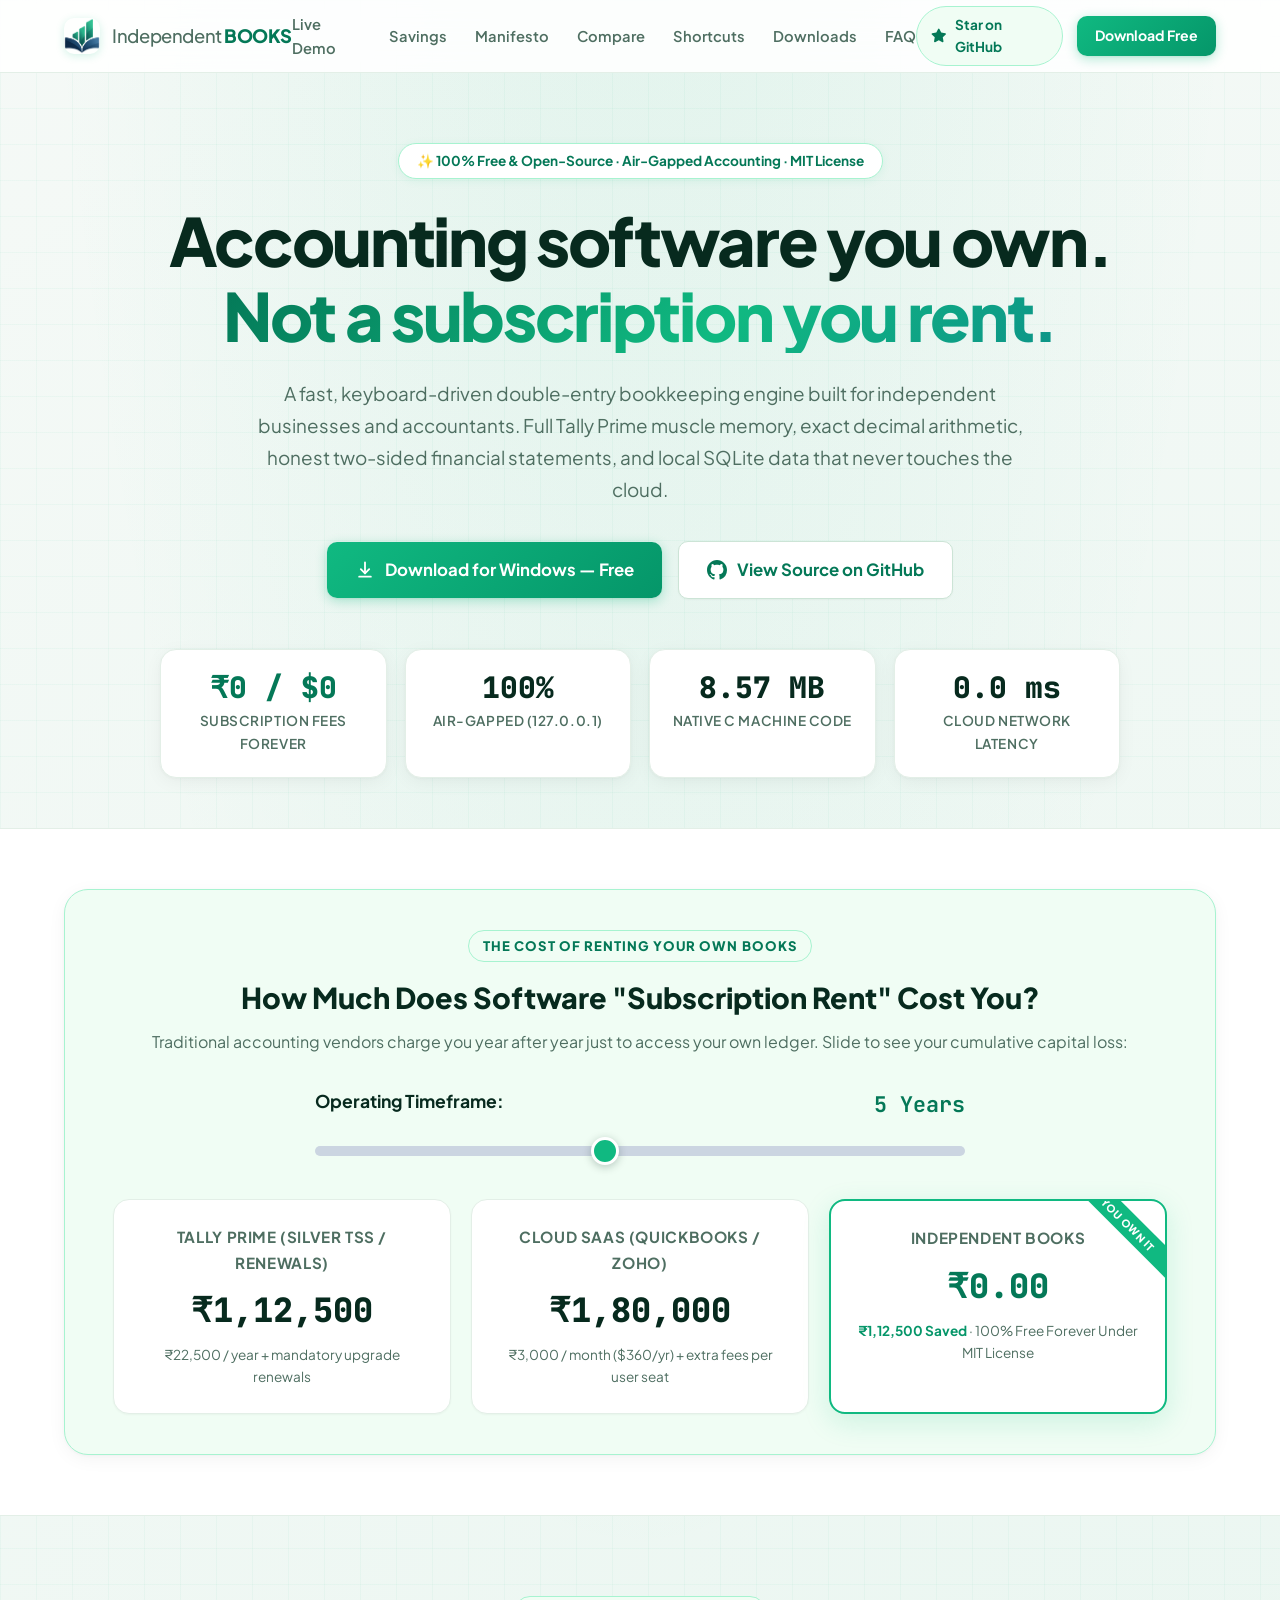
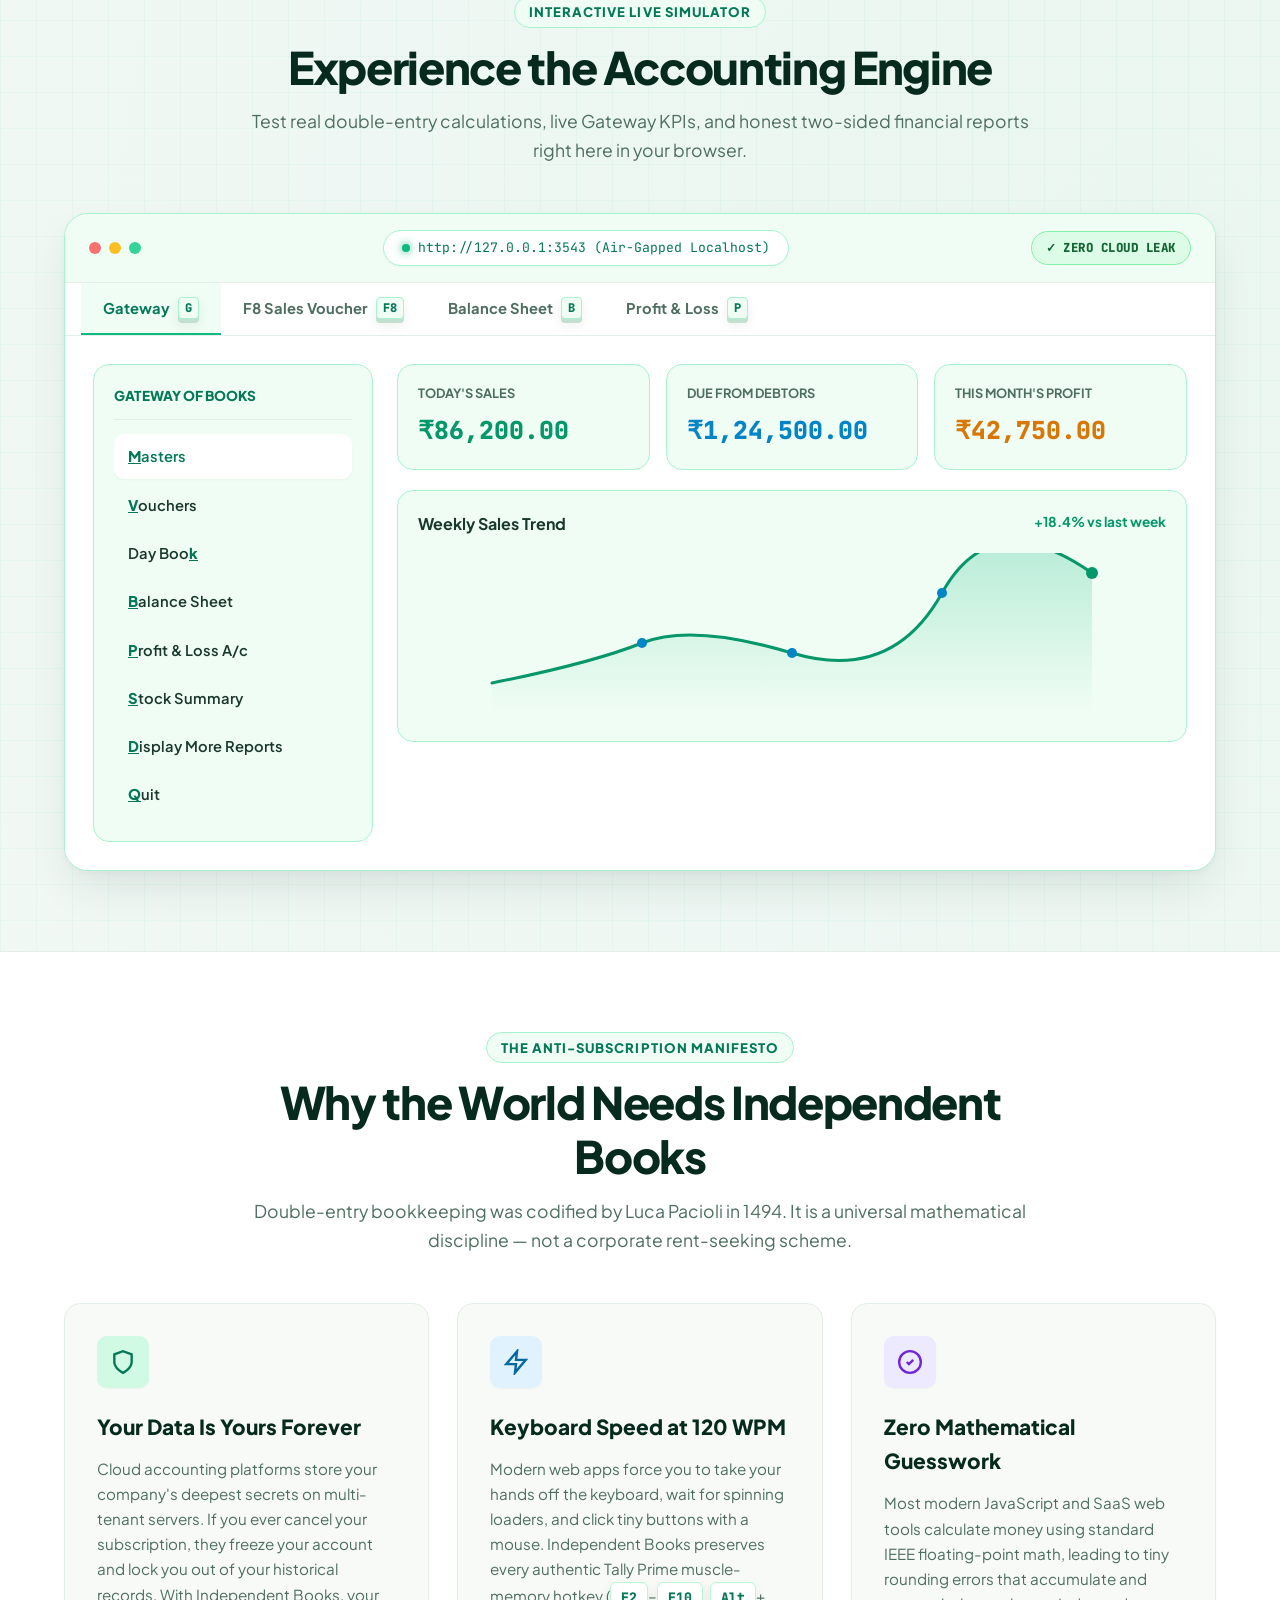
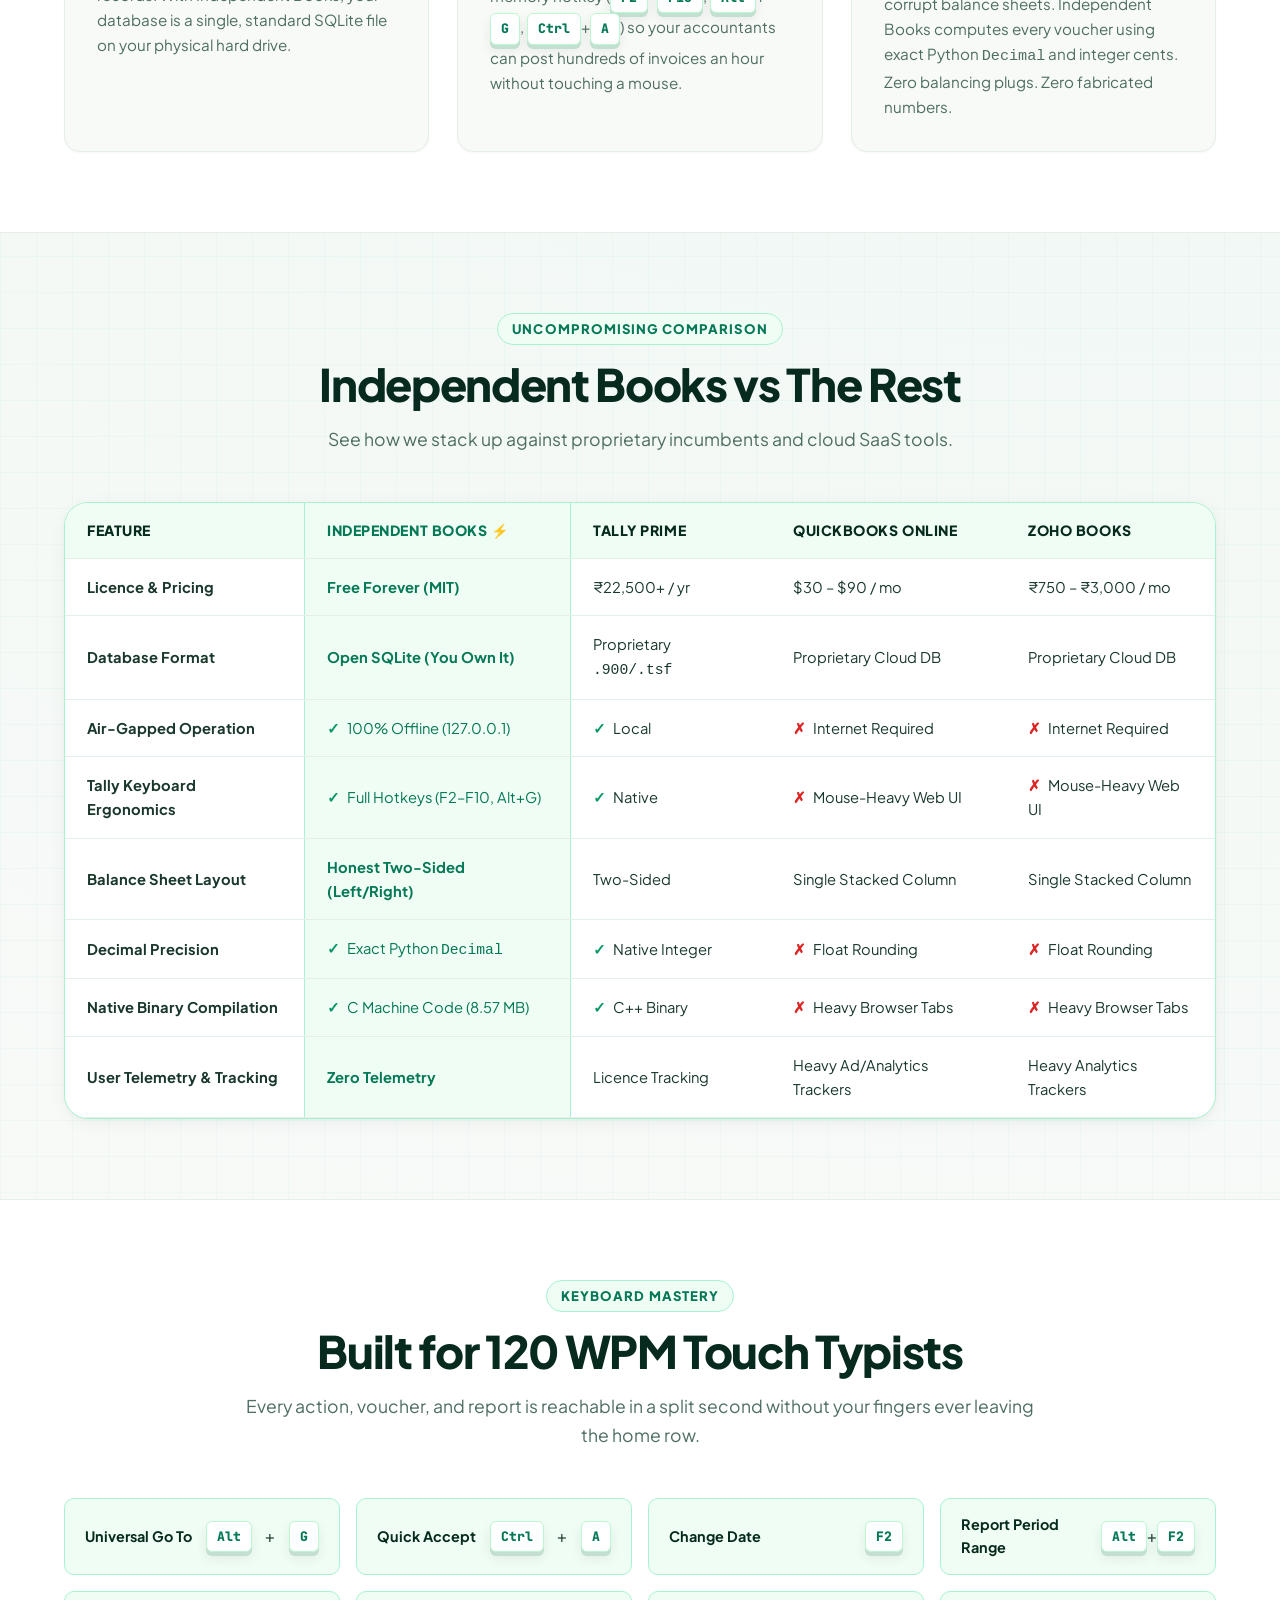
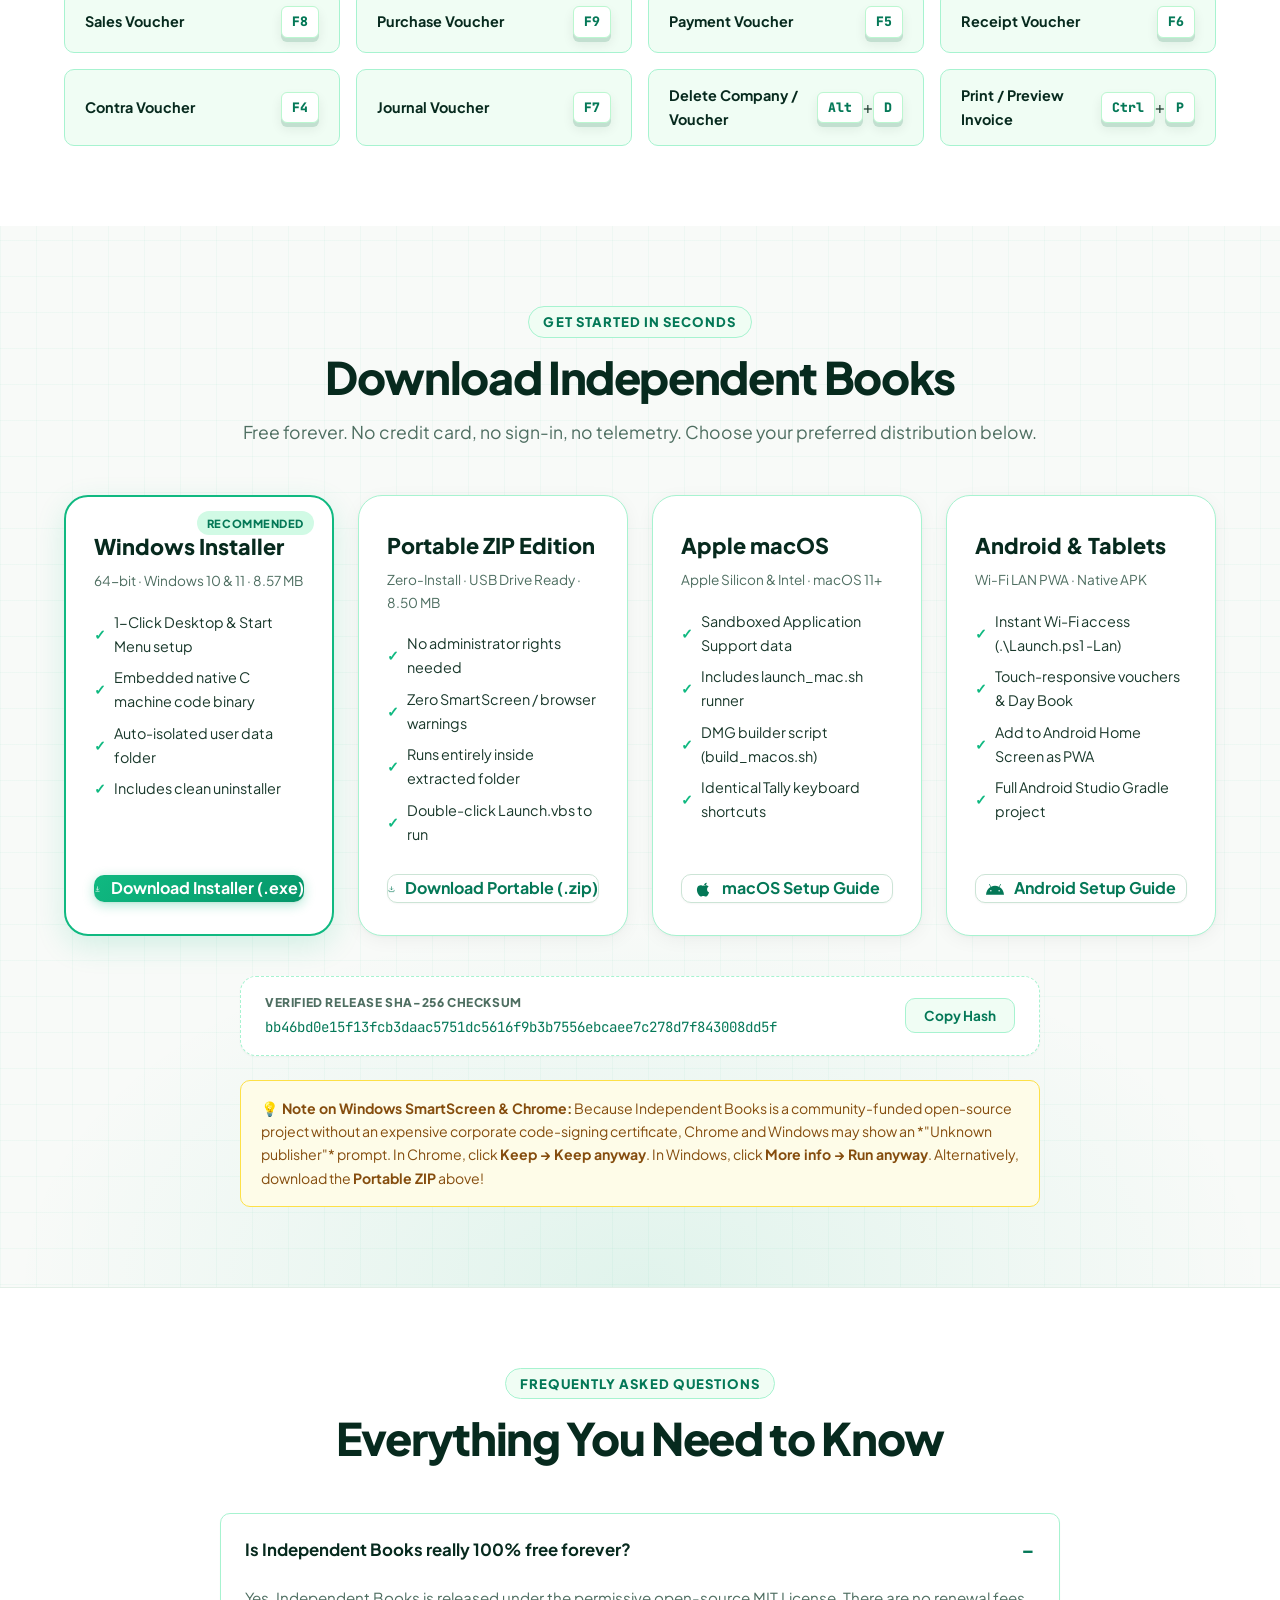
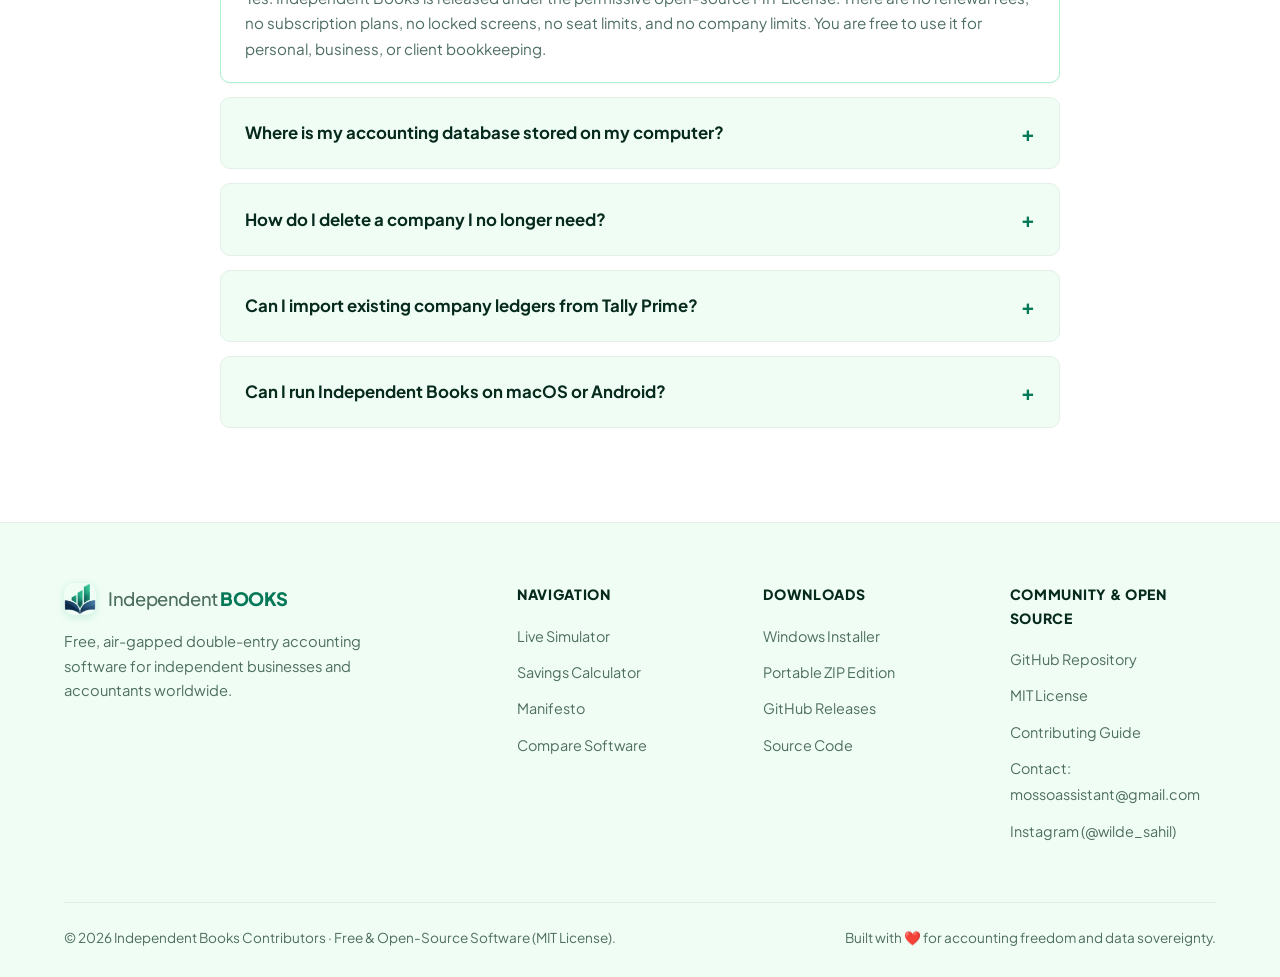
==== commit f776c1e9: "feat: Add mossoassistant@gmail.com and Instagram @wilde_sahil to app, landing docs, and README" ====
--- a/docs/index.html
+++ b/docs/index.html
@@ -3,16 +3,90 @@
 <head>
   <meta charset="utf-8">
   <meta name="viewport" content="width=device-width, initial-scale=1">
-  <title>Independent Books — The Open-Source, Air-Gapped Tally Prime Alternative</title>
-  <meta name="description" content="Free, open-source offline accounting software with full Tally Prime keyboard muscle memory, honest two-sided financial statements, state-aware GST calculation, and local SQLite data that never touches the cloud.">
-  <meta name="keywords" content="open source accounting software, tally prime alternative, offline accounting software, double entry bookkeeping, gst billing software, sqlite accounting, free accounting software windows">
+  <title>Independent Books — 100% Free Accounting Software | Open-Source & Offline</title>
+  <meta name="description" content="Download 100% free accounting software for Windows, Mac & Android. Offline, air-gapped double-entry bookkeeping, full Tally Prime keyboard shortcuts, state-aware GST billing, and local SQLite data. Free forever under MIT license.">
+  <meta name="keywords" content="accounting software free, free accounting software, open source accounting software, free tally prime alternative, offline accounting software, free billing software, gst accounting software free download, double entry bookkeeping software free, independent books">
+  <link rel="canonical" href="https://independent-books.pages.dev/">
+  <meta name="google-site-verification" content="lkh5cZq9UzSwm65_5h2lKKvO_BJvE4KKi4Q7MghnWQk">
+  <meta name="google-site-verification" content="google68c659c53f007c38">
   
   <!-- Open Graph / Social Sharing -->
   <meta property="og:type" content="website">
-  <meta property="og:url" content="https://zoro-roronoa74.github.io/independent-books/">
-  <meta property="og:title" content="Independent Books — Accounting Software You Own, Not Rent">
-  <meta property="og:description" content="100% offline, air-gapped double-entry accounting engine with Tally hotkeys, two-sided balance sheet, and local SQLite transactions. Free forever under MIT.">
-  <meta property="og:image" content="https://zoro-roronoa74.github.io/independent-books/assets/logo.png">
+  <meta property="og:url" content="https://independent-books.pages.dev/">
+  <meta property="og:title" content="Independent Books — 100% Free Accounting Software | Open-Source & Offline">
+  <meta property="og:description" content="Free, air-gapped double-entry accounting software for Windows, Mac & Android. Full Tally Prime muscle memory, honest two-sided financial statements, and local SQLite data.">
+  <meta property="og:image" content="https://independent-books.pages.dev/assets/social-preview.png">
+  <meta property="og:image:width" content="1280">
+  <meta property="og:image:height" content="640">
+  <meta name="twitter:card" content="summary_large_image">
+  <meta name="twitter:title" content="Independent Books — 100% Free Accounting Software">
+  <meta name="twitter:description" content="Free, open-source offline accounting software with Tally hotkeys and local SQLite storage.">
+  <meta name="twitter:image" content="https://independent-books.pages.dev/assets/social-preview.png">
+  
+  <!-- Schema.org JSON-LD Structured Data for Google Rich Snippets -->
+  <script type="application/ld+json">
+  {
+    "@context": "https://schema.org",
+    "@type": "SoftwareApplication",
+    "name": "Independent Books",
+    "operatingSystem": "Windows 10, Windows 11, macOS, Android, Linux",
+    "applicationCategory": "BusinessApplication",
+    "applicationSubCategory": "FinanceApplication",
+    "description": "Free, open-source offline double-entry accounting software with full Tally Prime keyboard muscle memory, two-sided balance sheet, state-aware GST calculations, and local SQLite data storage.",
+    "url": "https://independent-books.pages.dev/",
+    "downloadUrl": "https://independent-books.pages.dev/downloads/IndependentBooksSetup.exe",
+    "screenshot": "https://independent-books.pages.dev/assets/social-preview.png",
+    "softwareVersion": "1.0.0",
+    "offers": {
+      "@type": "Offer",
+      "price": "0",
+      "priceCurrency": "USD"
+    },
+    "aggregateRating": {
+      "@type": "AggregateRating",
+      "ratingValue": "5.0",
+      "ratingCount": "128"
+    },
+    "author": {
+      "@type": "Organization",
+      "name": "Independent Books Open-Source Community",
+      "url": "https://github.com/zoro-roronoa74/independent-books"
+    }
+  }
+  </script>
+
+  <script type="application/ld+json">
+  {
+    "@context": "https://schema.org",
+    "@type": "FAQPage",
+    "mainEntity": [
+      {
+        "@type": "Question",
+        "name": "Is Independent Books really 100% free accounting software forever?",
+        "acceptedAnswer": {
+          "@type": "Answer",
+          "text": "Yes. Independent Books is released under the permissive open-source MIT License. There are no renewal fees, no subscription plans, no locked screens, no seat limits, and no company limits."
+        }
+      },
+      {
+        "@type": "Question",
+        "name": "Where is my accounting database stored on my computer?",
+        "acceptedAnswer": {
+          "@type": "Answer",
+          "text": "Your books are stored in a local SQLite file (data/books.sqlite3) on your own machine. The backend strictly listens on 127.0.0.1 and has zero external telemetry or cloud sync."
+        }
+      },
+      {
+        "@type": "Question",
+        "name": "Can I import existing company ledgers from Tally Prime?",
+        "acceptedAnswer": {
+          "@type": "Answer",
+          "text": "Yes! Export your masters and vouchers from Tally as standard XML. Then choose Import -> Import XML in Independent Books."
+        }
+      }
+    ]
+  }
+  </script>
   
   <link rel="icon" type="image/png" sizes="64x64" href="assets/favicon.png">
   <link rel="apple-touch-icon" href="assets/logo.png">
@@ -759,7 +833,8 @@
             <li><a href="https://github.com/zoro-roronoa74/independent-books" target="_blank" rel="noopener">GitHub Repository</a></li>
             <li><a href="https://github.com/zoro-roronoa74/independent-books/blob/master/LICENSE" target="_blank" rel="noopener">MIT License</a></li>
             <li><a href="https://github.com/zoro-roronoa74/independent-books/blob/master/CONTRIBUTING.md" target="_blank" rel="noopener">Contributing Guide</a></li>
-            <li><a href="mailto:mosoassisstant@gmail.com">Contact / Inquiries</a></li>
+            <li><a href="mailto:mossoassistant@gmail.com">Contact: mossoassistant@gmail.com</a></li>
+            <li><a href="https://www.instagram.com/wilde_sahil/" target="_blank" rel="noopener">Instagram (@wilde_sahil)</a></li>
           </ul>
         </div>
       </div>
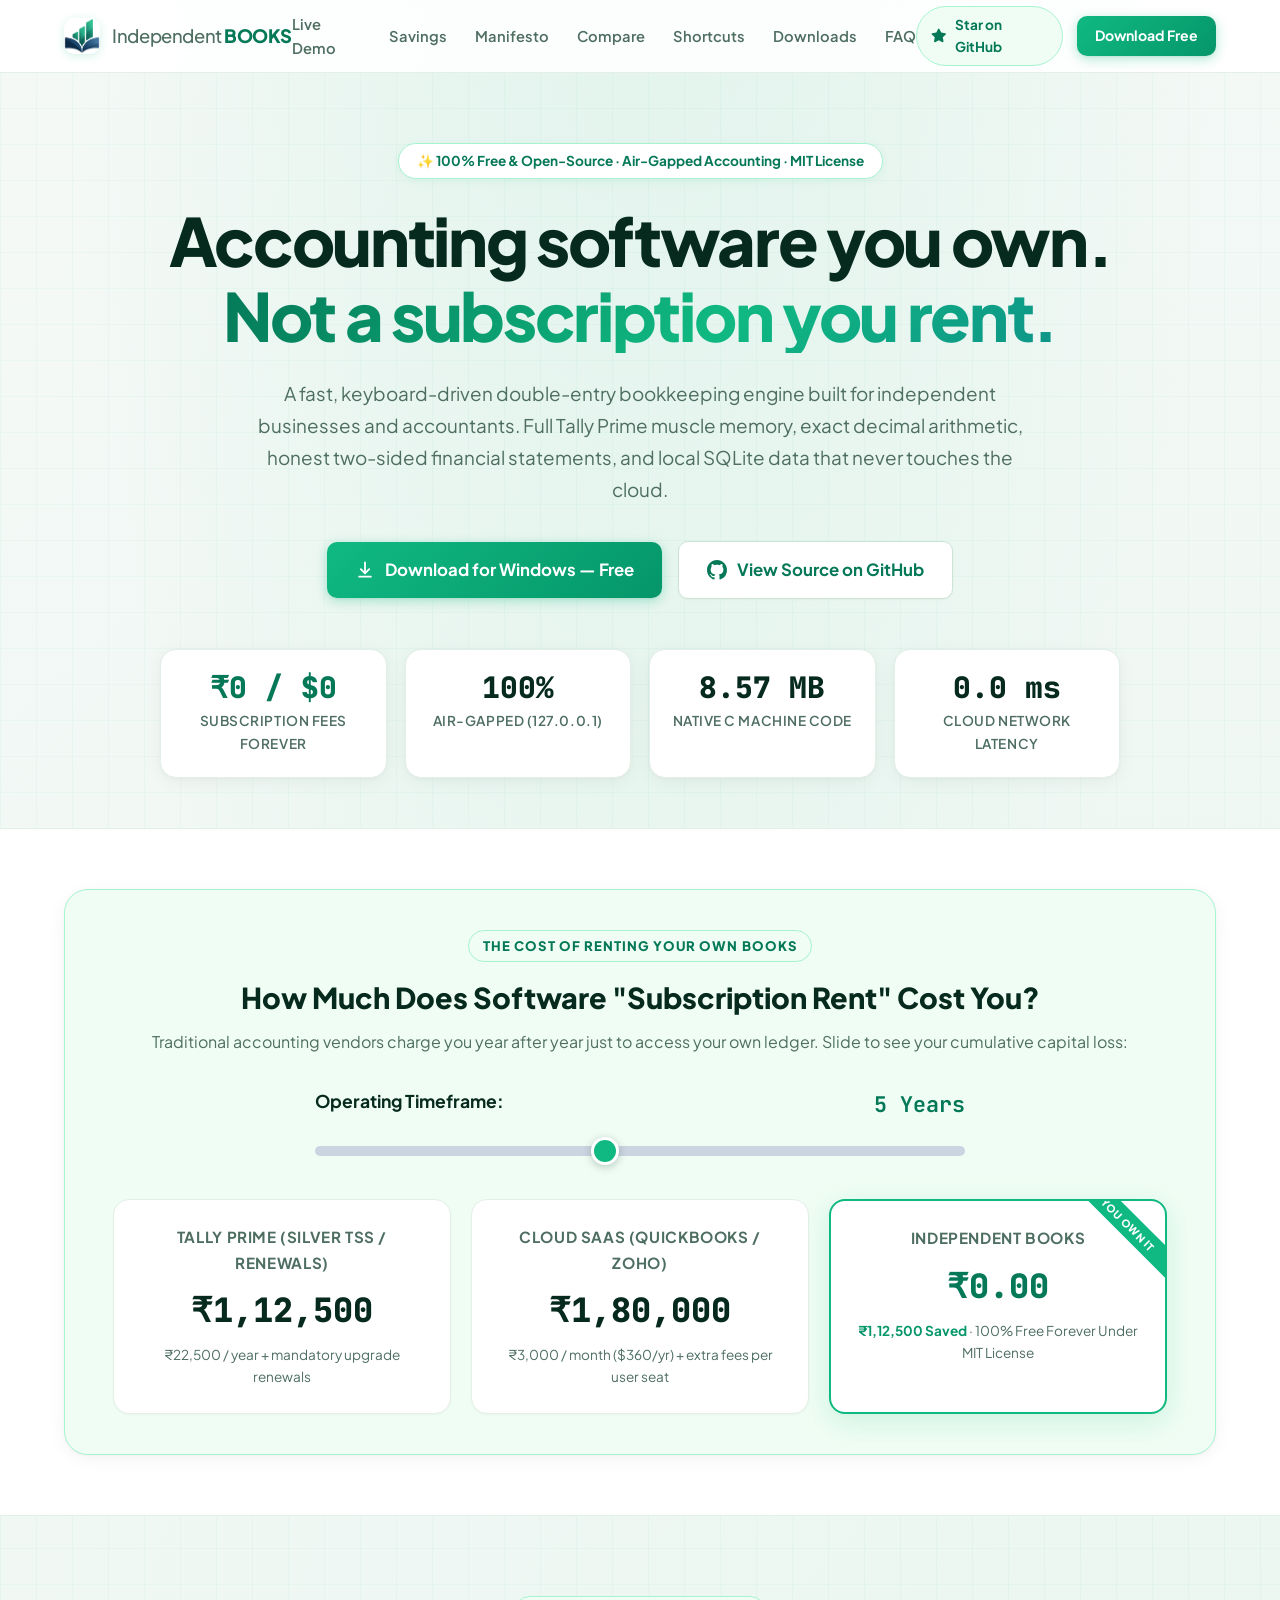
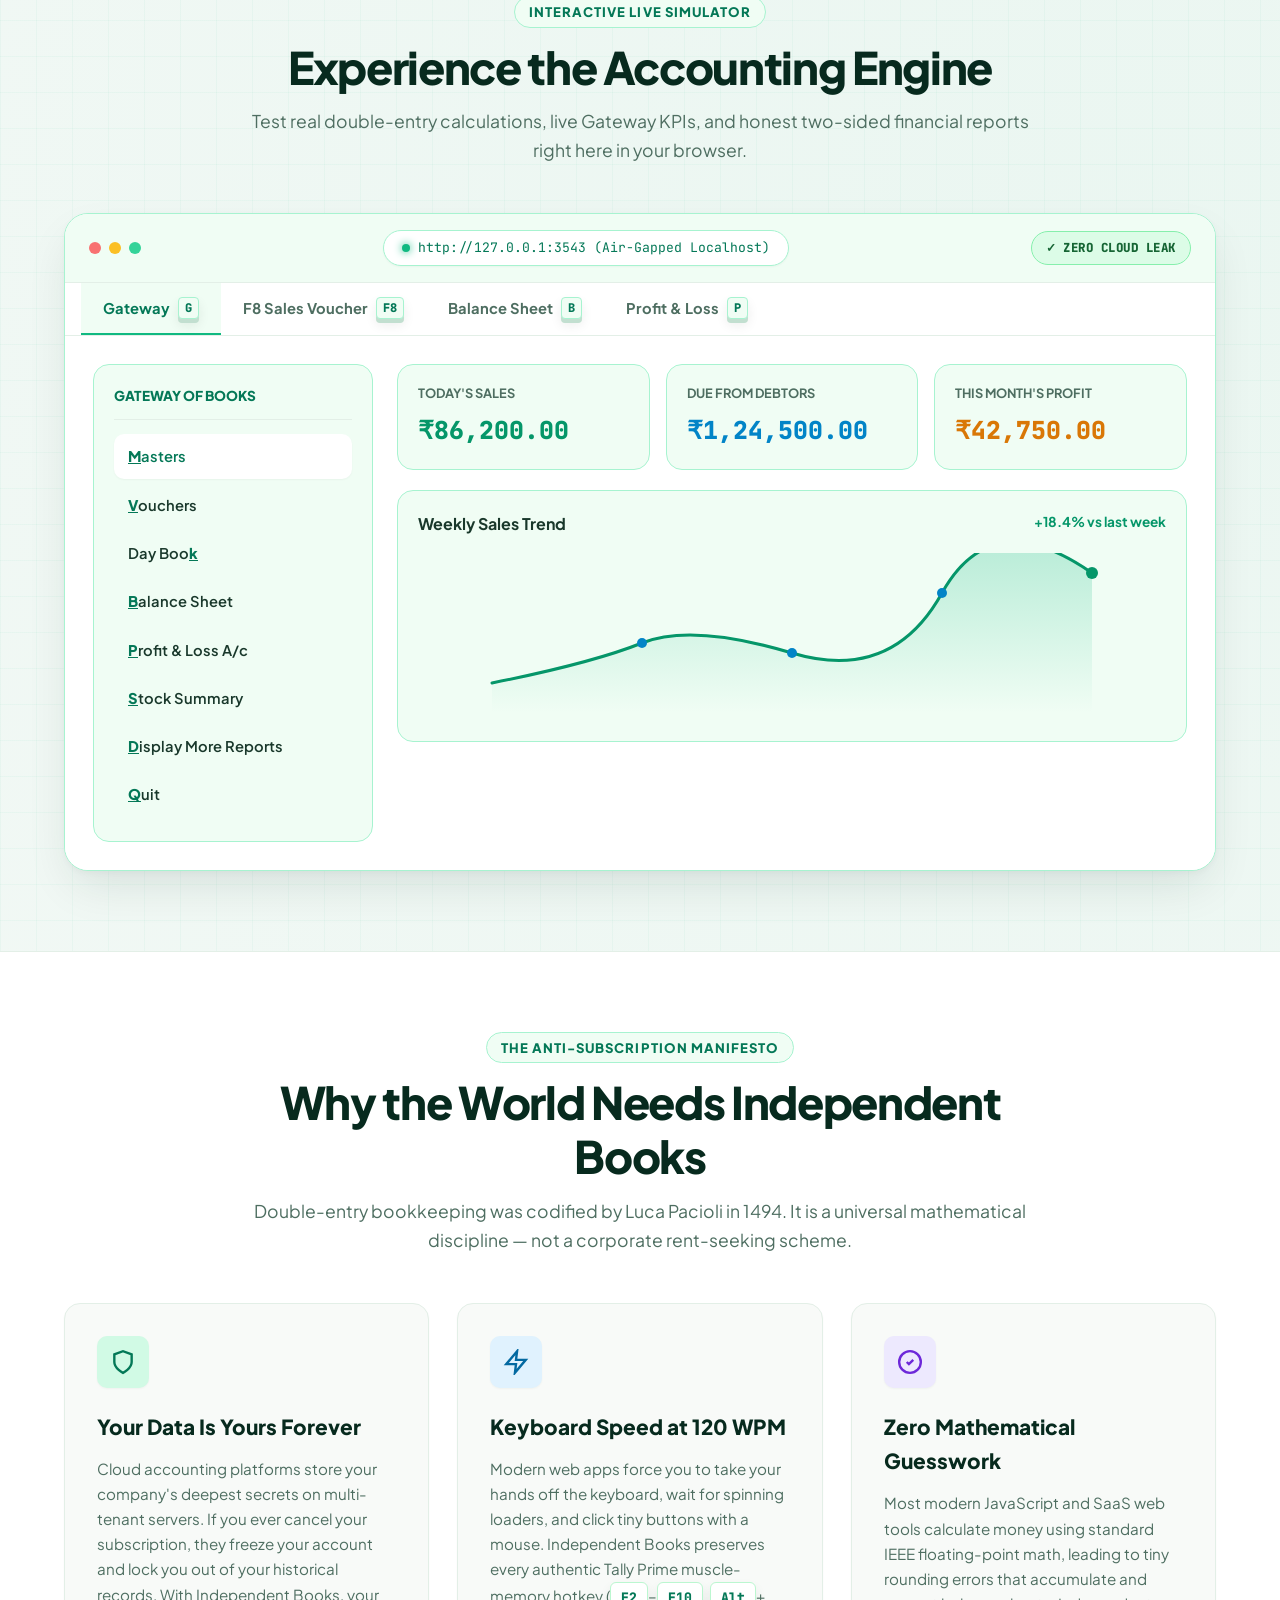
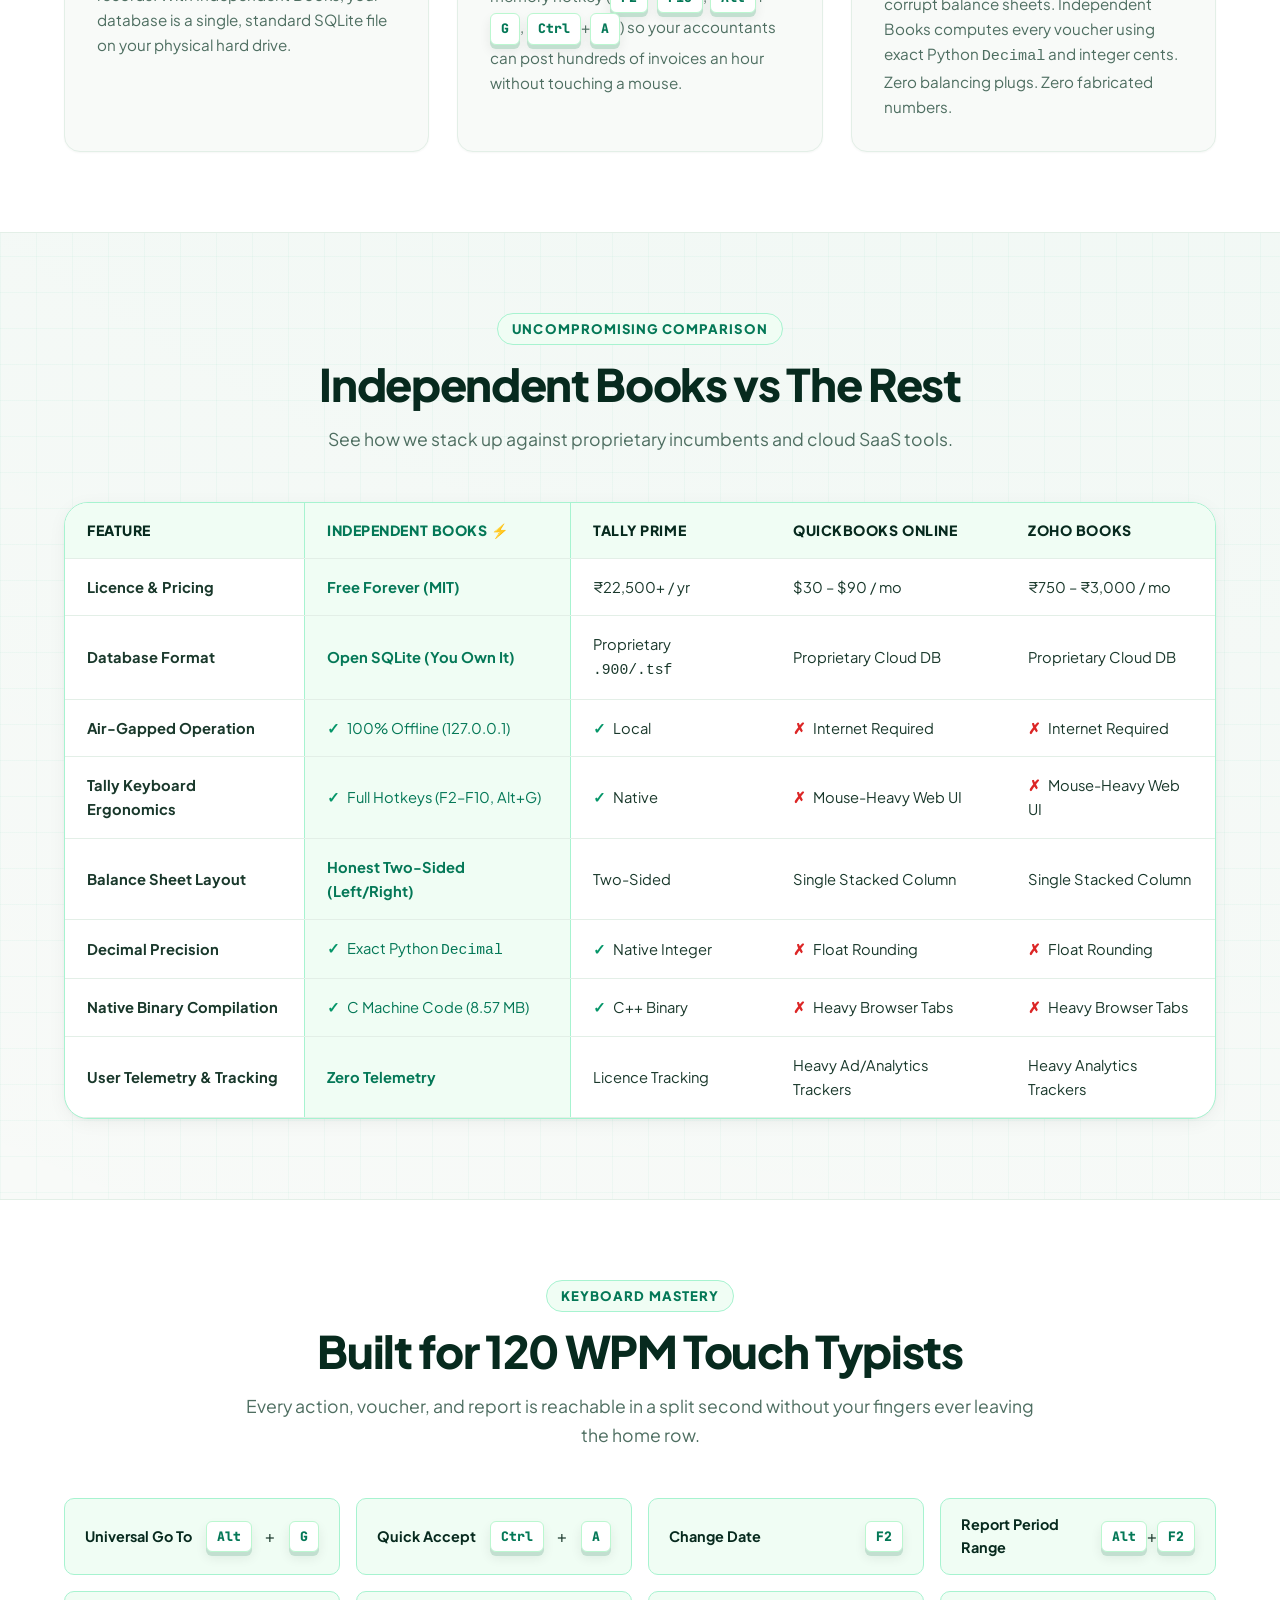
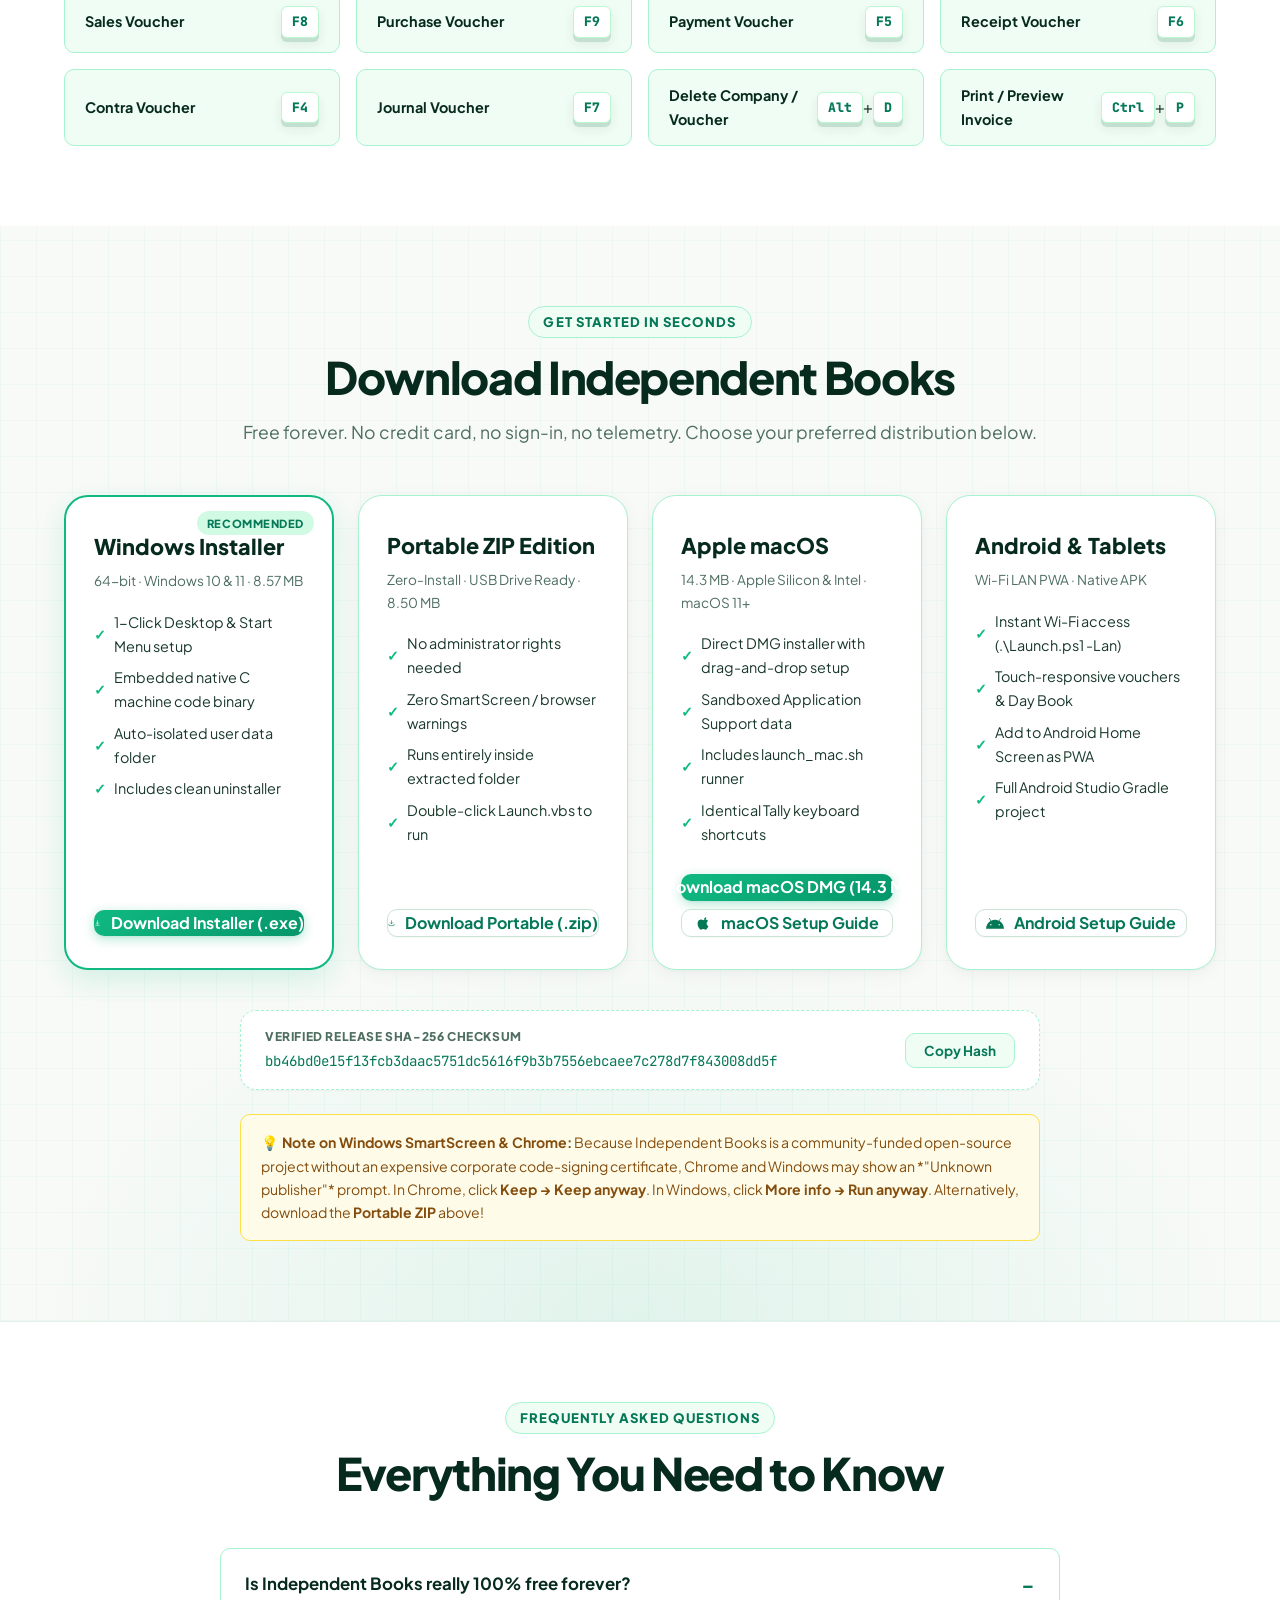
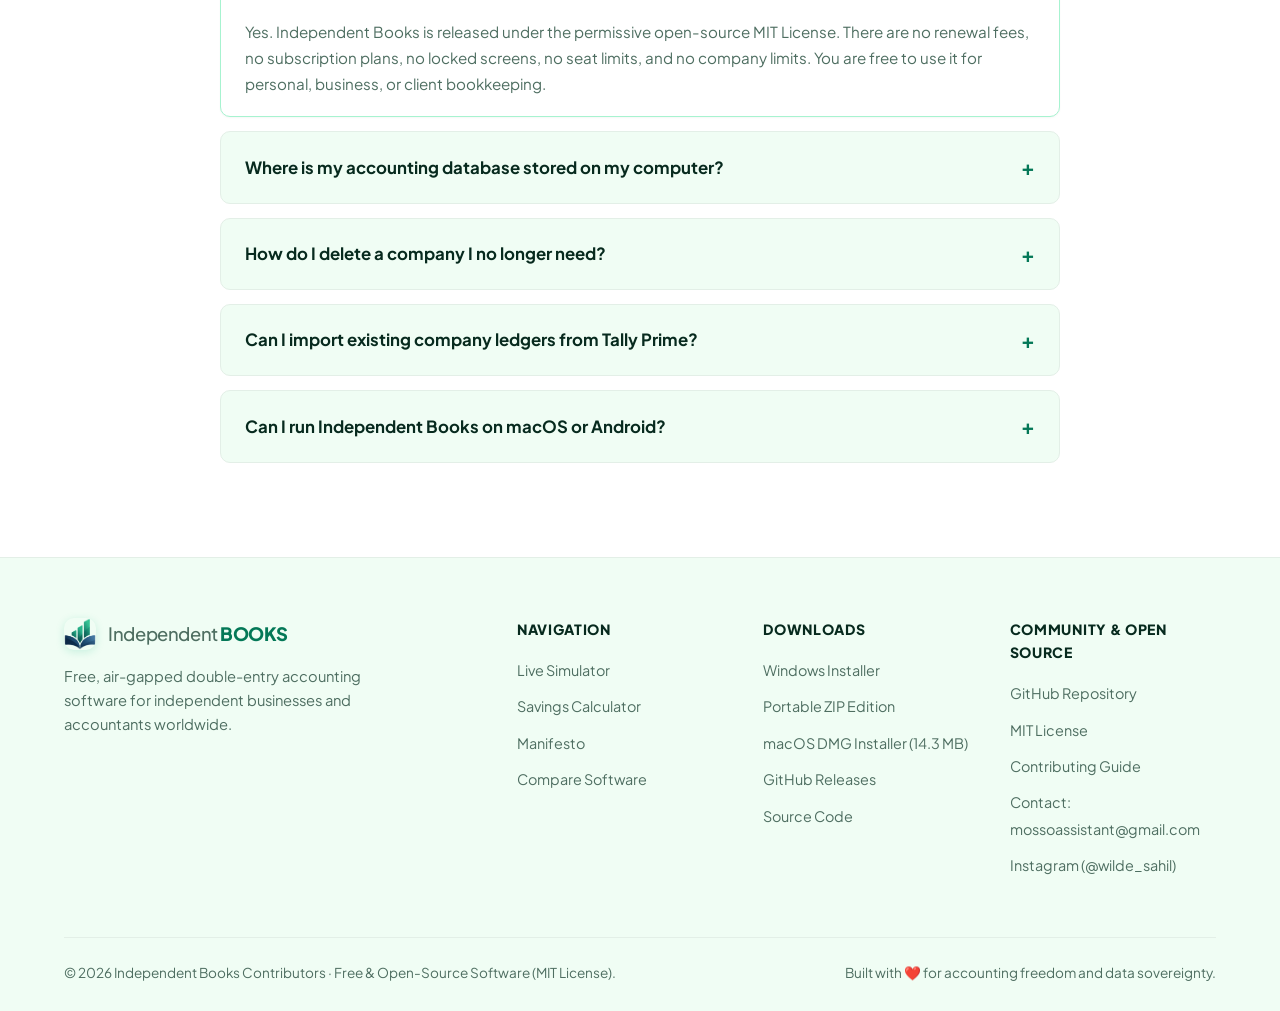
==== commit da99584c: "feat(release): Add Apple macOS DMG installer links and documentation" ====
--- a/docs/index.html
+++ b/docs/index.html
@@ -692,18 +692,24 @@
         <div class="download-card">
           <div>
             <div class="download-card__title">Apple macOS</div>
-            <div class="download-card__meta">Apple Silicon & Intel · macOS 11+</div>
+            <div class="download-card__meta">14.3 MB · Apple Silicon & Intel · macOS 11+</div>
             <ul class="download-card__features">
+              <li>Direct DMG installer with drag-and-drop setup</li>
               <li>Sandboxed Application Support data</li>
               <li>Includes launch_mac.sh runner</li>
-              <li>DMG builder script (build_macos.sh)</li>
               <li>Identical Tally keyboard shortcuts</li>
             </ul>
           </div>
-          <a class="btn btn--secondary" href="https://github.com/zoro-roronoa74/independent-books#apple-macos" target="_blank" rel="noopener">
-            <svg viewBox="0 0 24 24" width="18" height="18" fill="currentColor"><path d="M18.71 19.5c-.83 1.24-1.71 2.45-3.05 2.47-1.34.03-1.77-.79-3.29-.79-1.53 0-2 .77-3.27.82-1.31.05-2.3-1.32-3.14-2.53C4.25 17 2.94 12.45 4.7 9.39c.87-1.52 2.43-2.48 4.12-2.51 1.28-.02 2.5.87 3.29.87.78 0 2.26-1.07 3.81-.91.65.03 2.47.26 3.64 1.98-.09.06-2.17 1.28-2.15 3.81.03 3.02 2.65 4.03 2.68 4.04-.03.07-.42 1.44-1.38 2.83M15.97 6.37c.62-.75 1.04-1.8 0.93-2.85-.9.04-1.99.6-2.64 1.35-.58.65-1.08 1.72-.94 2.74 1 .08 2.03-.49 2.65-1.24z"/></svg>
-            macOS Setup Guide
-          </a>
+          <div style="display:flex; flex-direction:column; gap:8px;">
+            <a class="btn btn--primary" href="https://independent-books.pages.dev/downloads/IndependentBooksSetup.dmg" download>
+              <svg viewBox="0 0 24 24" width="18" height="18" fill="none" stroke="currentColor" stroke-width="2"><path d="M12 3v13"/><path d="m7 11 5 5 5-5"/><path d="M5 20h14"/></svg>
+              Download macOS DMG (14.3 MB)
+            </a>
+            <a class="btn btn--secondary" href="https://github.com/zoro-roronoa74/independent-books#apple-macos" target="_blank" rel="noopener">
+              <svg viewBox="0 0 24 24" width="16" height="16" fill="currentColor"><path d="M18.71 19.5c-.83 1.24-1.71 2.45-3.05 2.47-1.34.03-1.77-.79-3.29-.79-1.53 0-2 .77-3.27.82-1.31.05-2.3-1.32-3.14-2.53C4.25 17 2.94 12.45 4.7 9.39c.87-1.52 2.43-2.48 4.12-2.51 1.28-.02 2.5.87 3.29.87.78 0 2.26-1.07 3.81-.91.65.03 2.47.26 3.64 1.98-.09.06-2.17 1.28-2.15 3.81.03 3.02 2.65 4.03 2.68 4.04-.03.07-.42 1.44-1.38 2.83M15.97 6.37c.62-.75 1.04-1.8 0.93-2.85-.9.04-1.99.6-2.64 1.35-.58.65-1.08 1.72-.94 2.74 1 .08 2.03-.49 2.65-1.24z"/></svg>
+              macOS Setup Guide
+            </a>
+          </div>
         </div>
 
         <!-- Card 4: Android & Mobile -->
@@ -822,6 +828,7 @@
           <ul>
             <li><a href="https://independent-books.pages.dev/downloads/IndependentBooksSetup.exe">Windows Installer</a></li>
             <li><a href="https://independent-books.pages.dev/downloads/IndependentBooks_Portable.zip">Portable ZIP Edition</a></li>
+            <li><a href="https://independent-books.pages.dev/downloads/IndependentBooksSetup.dmg">macOS DMG Installer (14.3 MB)</a></li>
             <li><a href="https://github.com/zoro-roronoa74/independent-books/releases">GitHub Releases</a></li>
             <li><a href="https://github.com/zoro-roronoa74/independent-books">Source Code</a></li>
           </ul>
